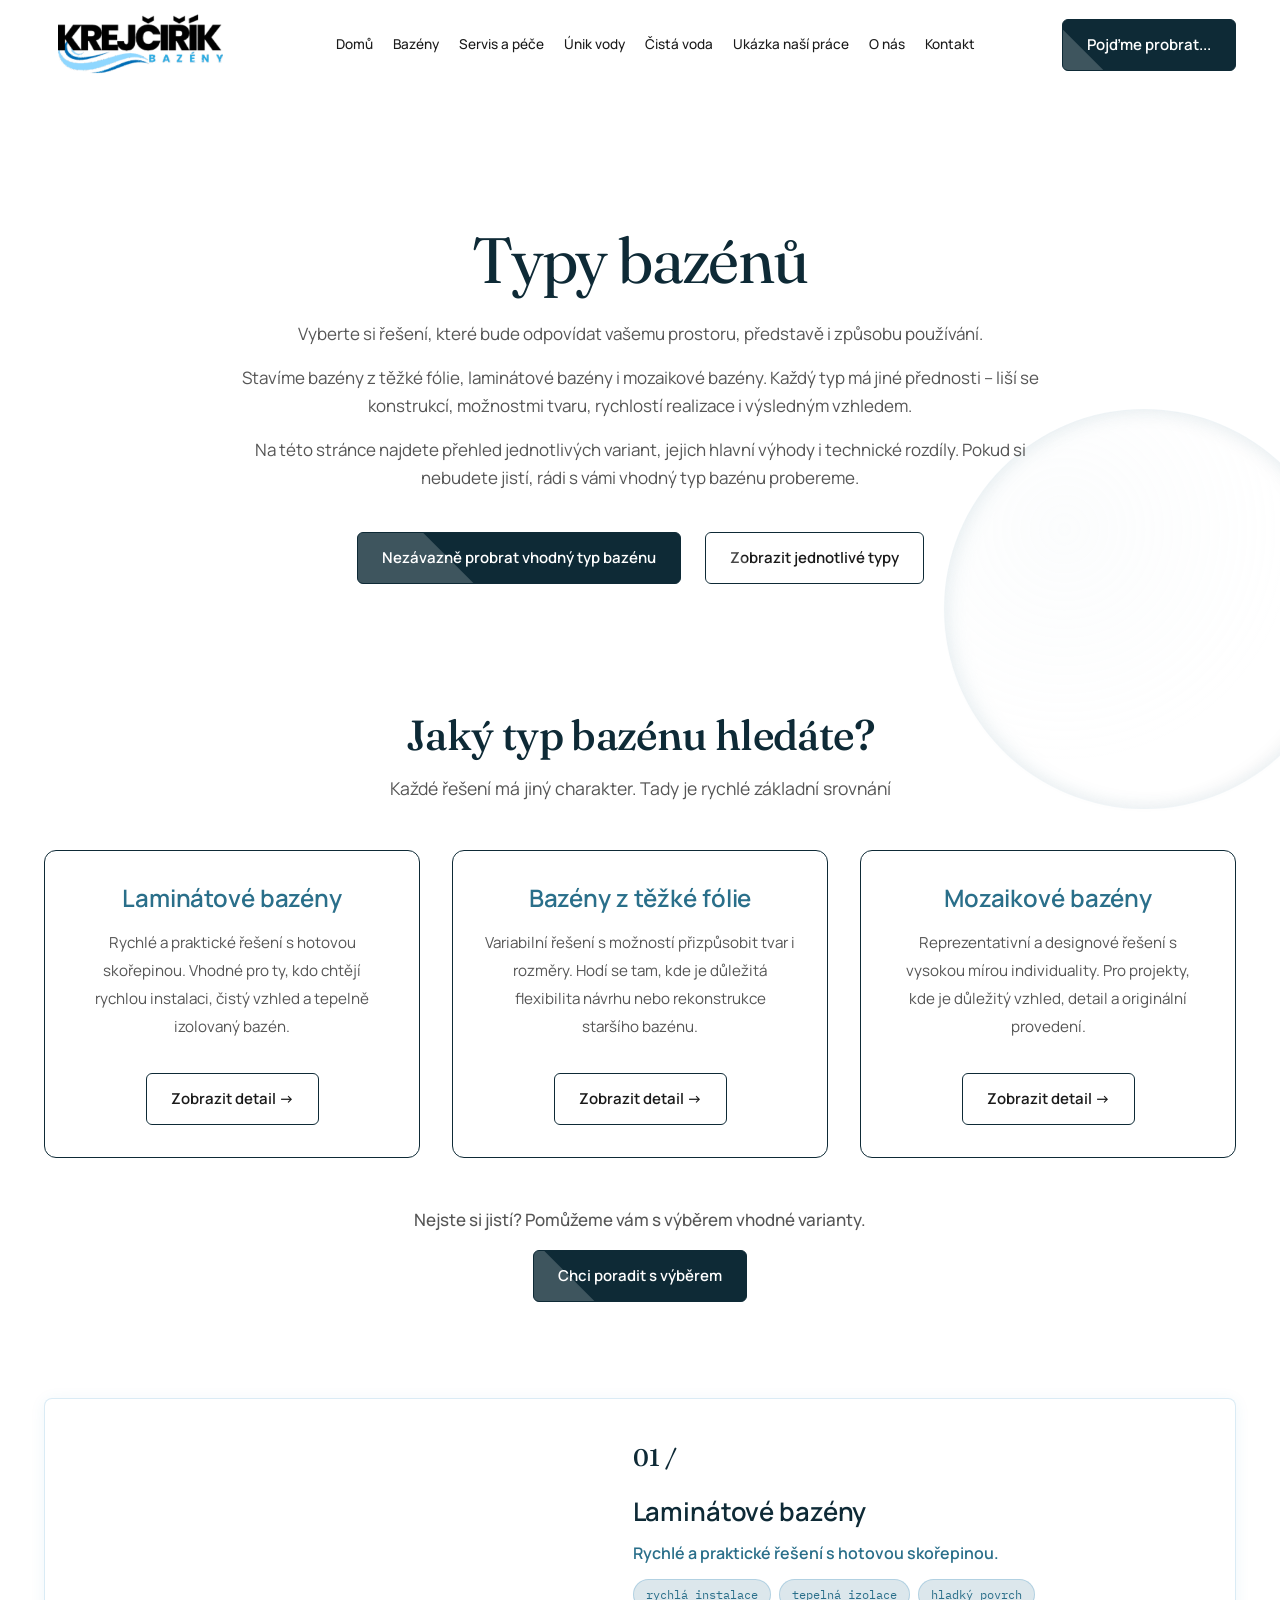
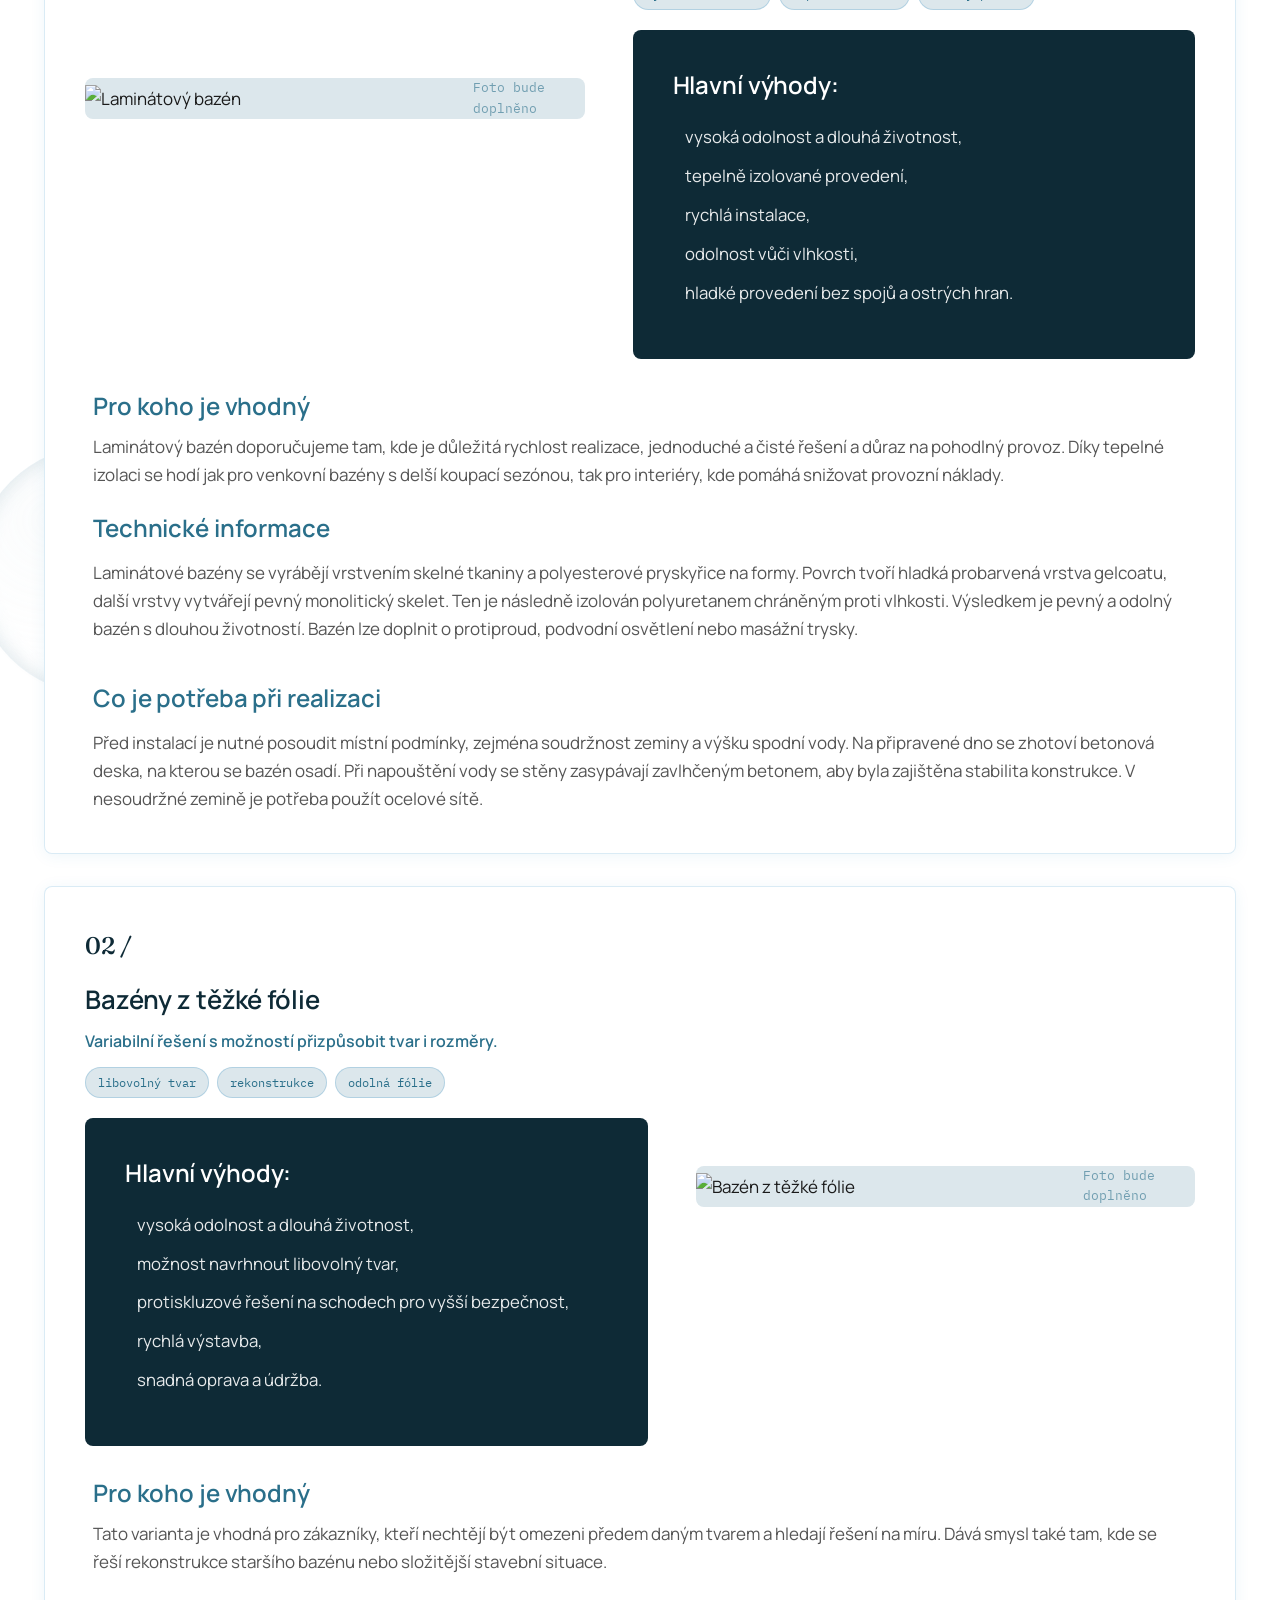
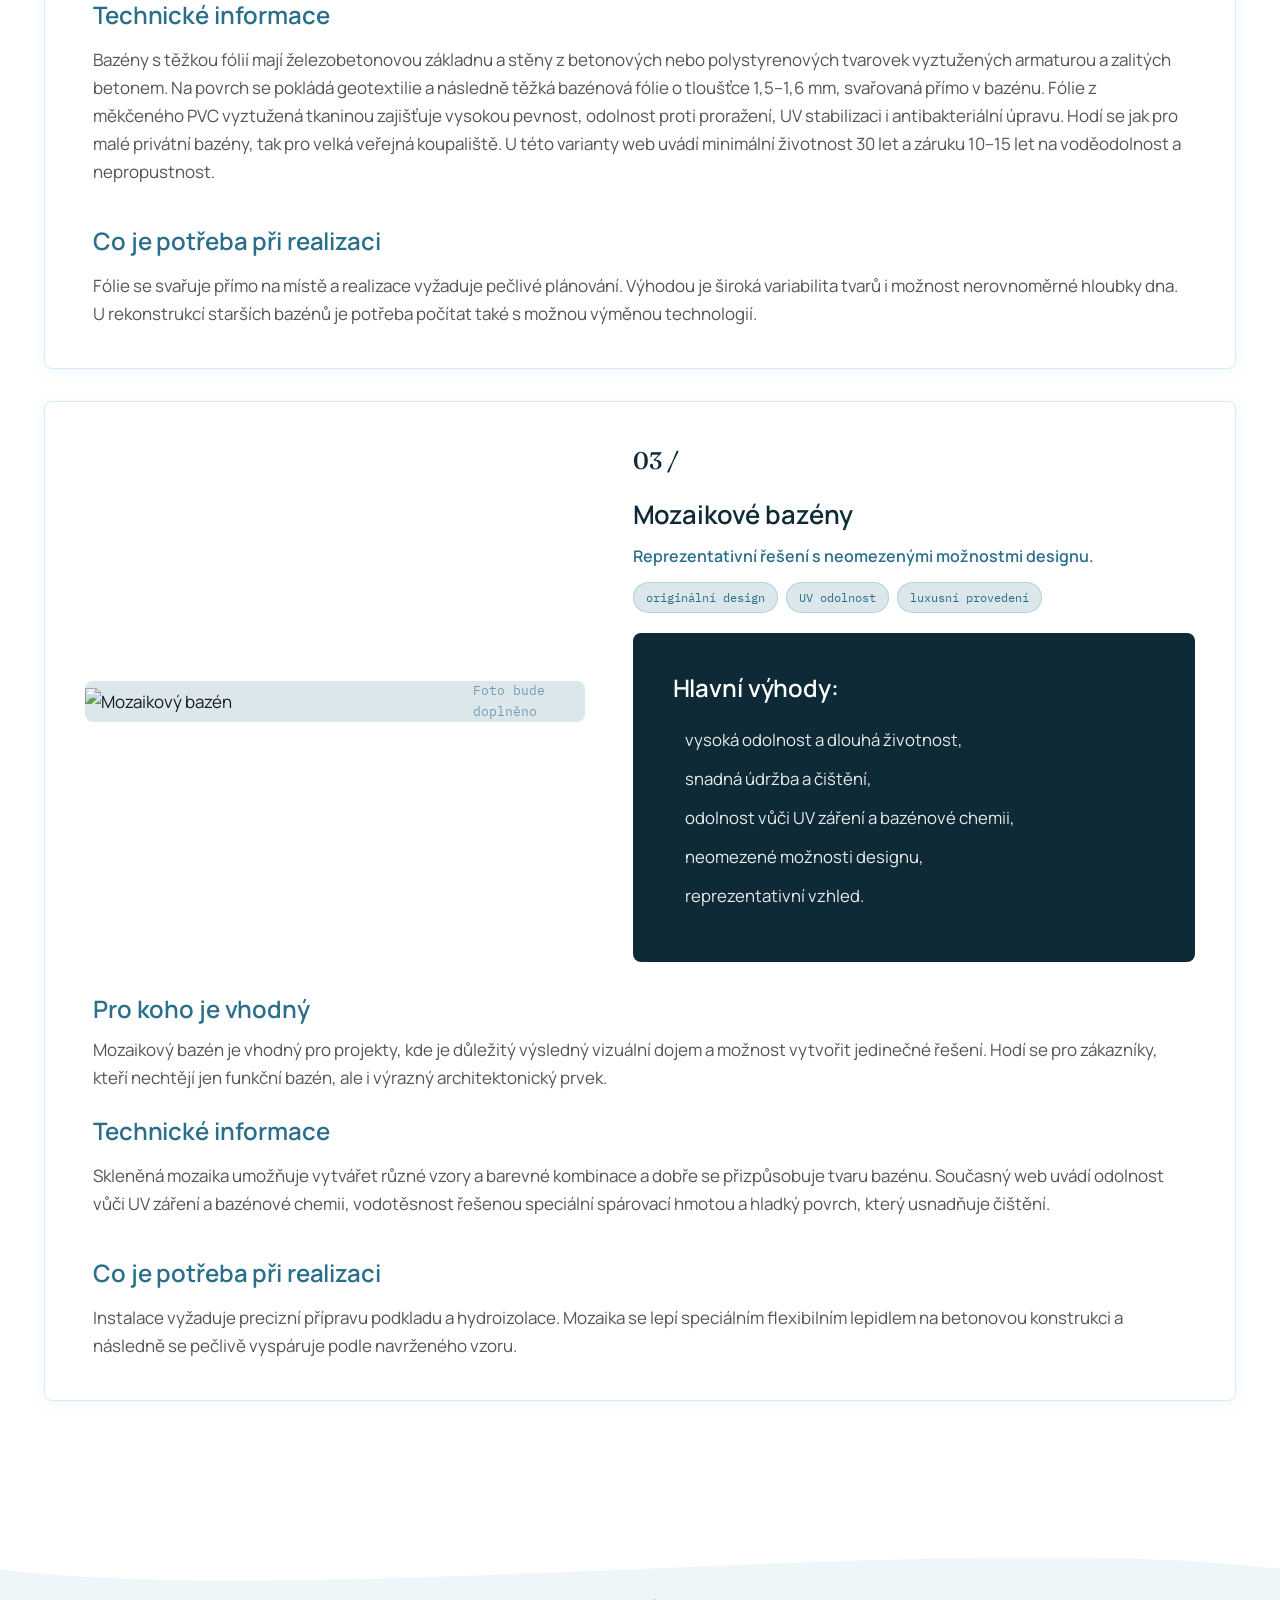
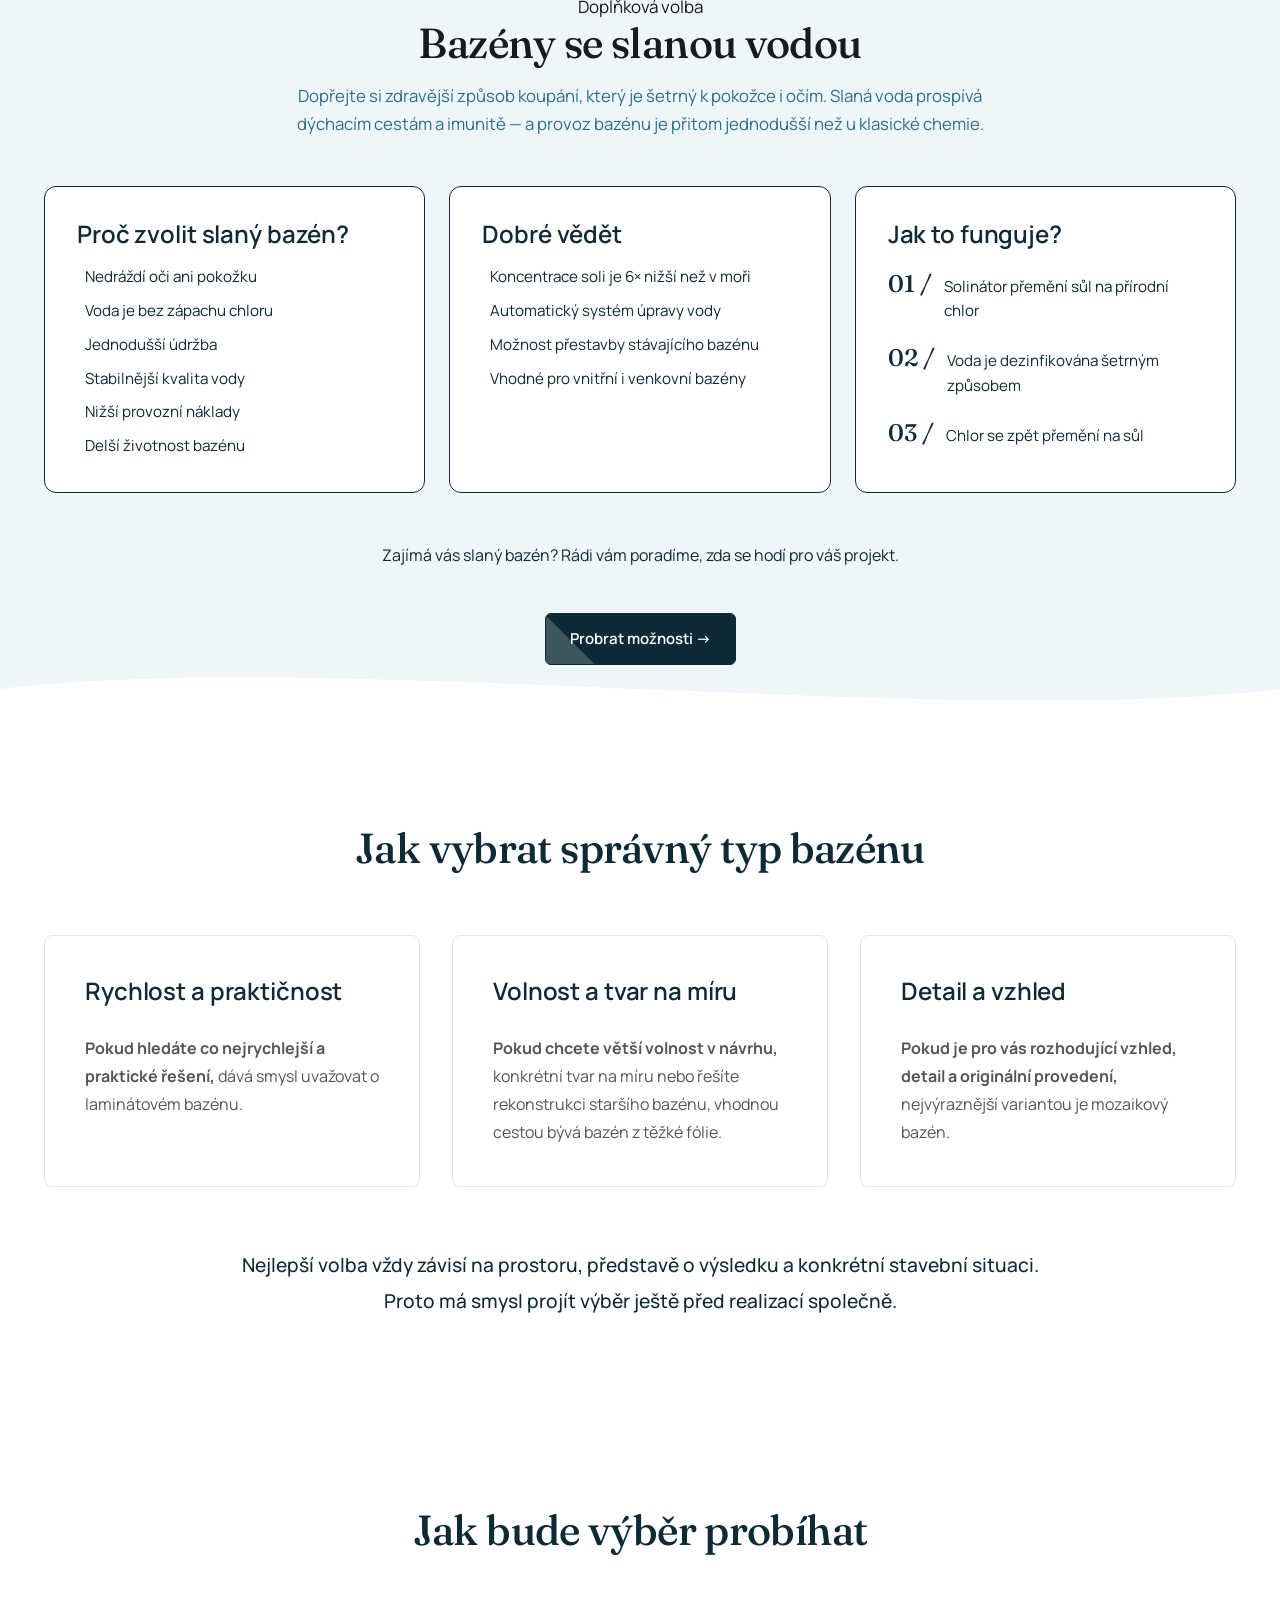
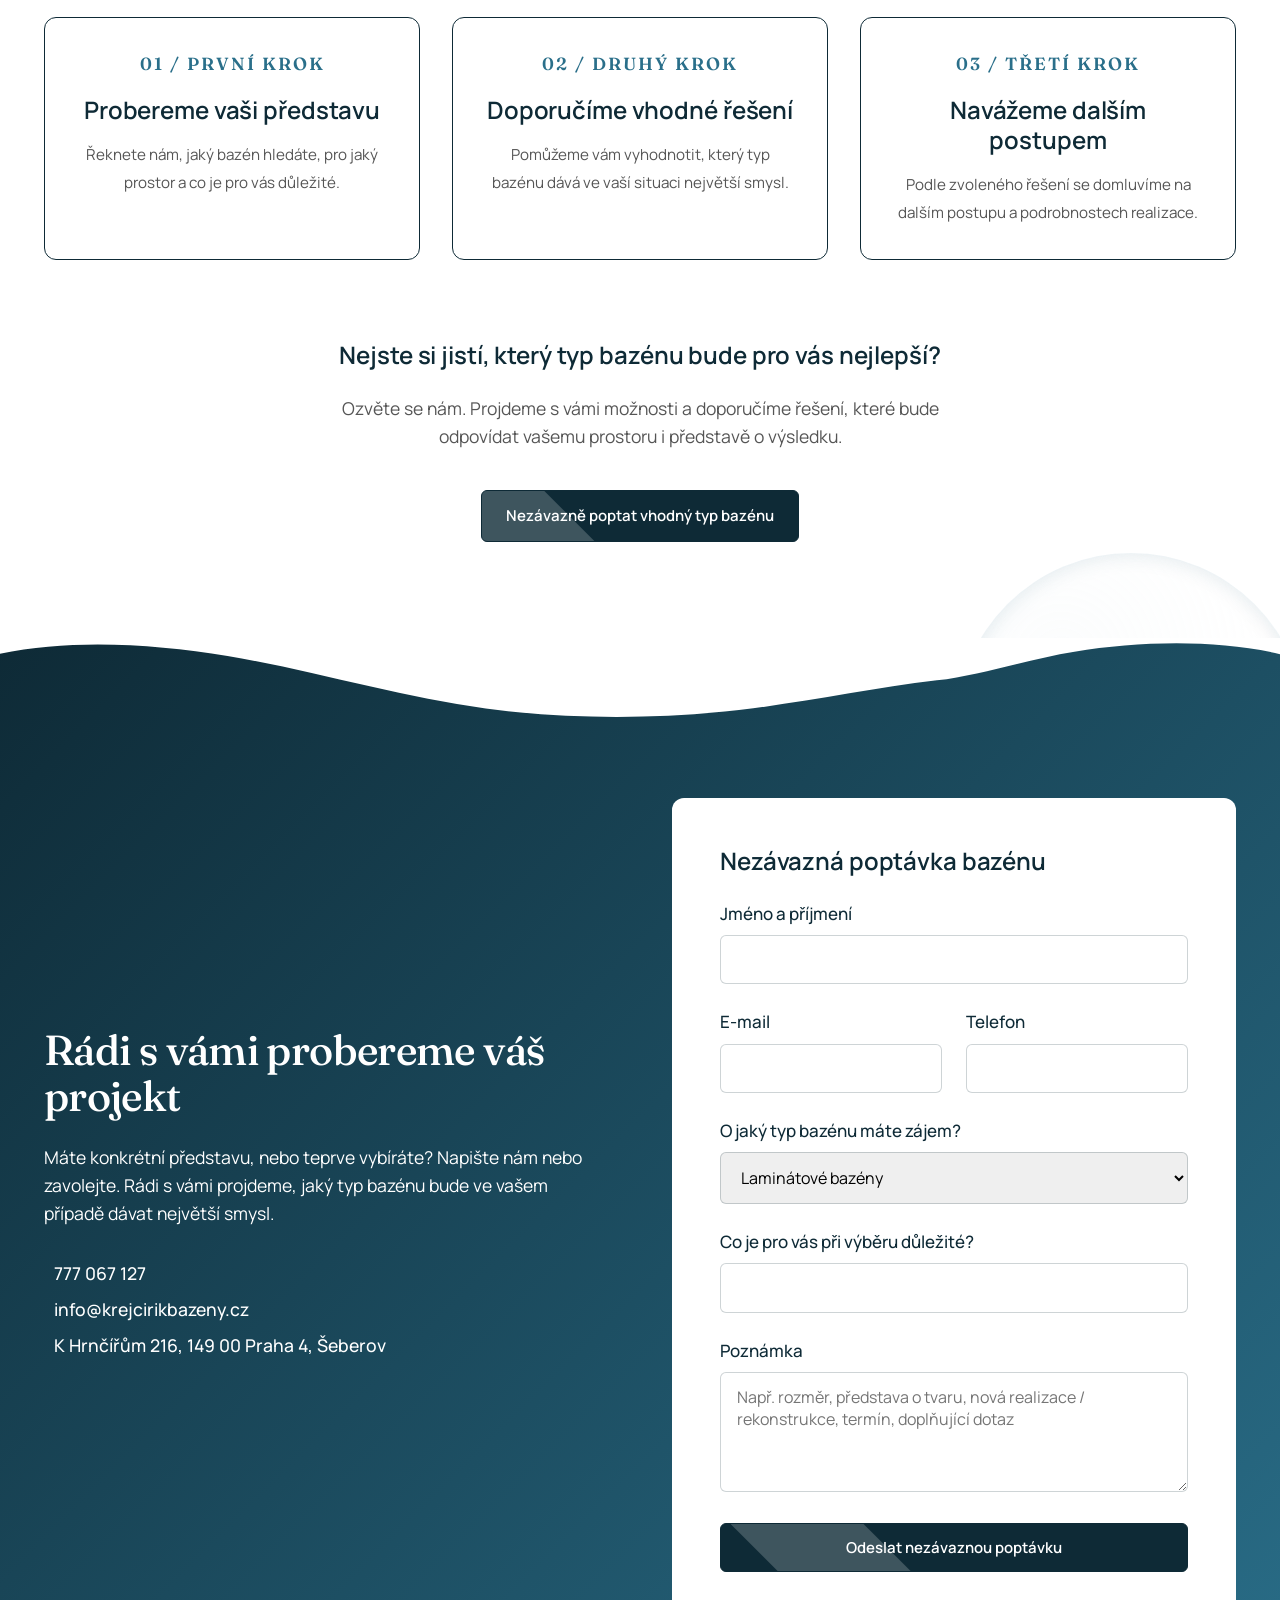
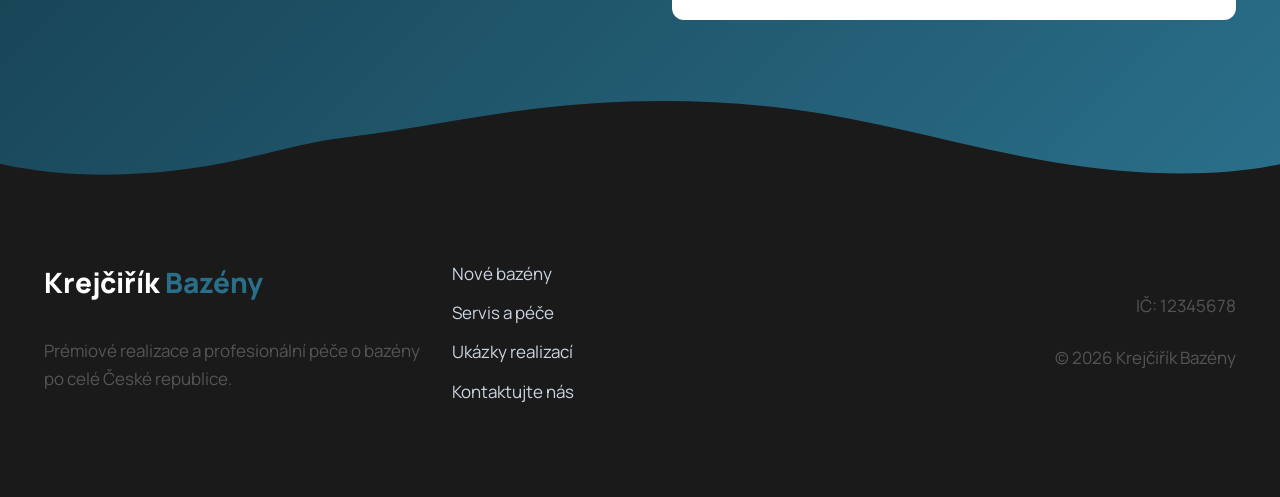
==== bazeny.html @ 6d2d867f "bazeny: drop icons from salt-pool cards, tint section bg with logo-light, keep step numbers on one l" ====
<!DOCTYPE html>
<html lang="cs">
<head>
    <meta charset="UTF-8">
    <meta name="viewport" content="width=device-width, initial-scale=1.0">
    <title>Typy bazénů | Krejčiřík Bazény</title>
    <meta name="description" content="Naše nabídka bazénů zahrnuje laminátové bazény, bazény z těžké fólie a mozaikové bazény.">
    <!-- Google Fonts -->
    <link rel="preconnect" href="https://fonts.googleapis.com">
    <link rel="preconnect" href="https://fonts.gstatic.com" crossorigin>
    <link href="https://fonts.googleapis.com/css2?family=Fraunces:ital,opsz,wght@0,9..144,400;0,9..144,500;1,9..144,400&family=IBM+Plex+Mono:wght@400;500&family=Manrope:wght@400;500;600;700&display=swap" rel="stylesheet">
    <!-- Phosphor Icons -->
    <script src="https://unpkg.com/@phosphor-icons/web"></script>
    <!-- AOS Animation Library CSS -->
    <link href="https://unpkg.com/aos@2.3.1/dist/aos.css" rel="stylesheet">
    <!-- Custom CSS -->
    <link rel="stylesheet" href="style.css">
    <style>
        .benefits-box-dark {
            background: var(--color-deep-water);
            color: white;
            border: none;
            padding: 2.5rem;
            border-radius: var(--radius-lg);
        }
        .benefits-box-dark h3 {
            color: white !important;
            margin-bottom: 1.5rem;
            font-size: 1.5rem;
        }
        .benefits-box-dark ul {
            list-style: none;
            padding: 0;
            margin: 0;
        }
        .benefits-box-dark ul li {
            display: flex;
            align-items: flex-start;
            gap: 0.75rem;
            margin-bottom: 0.75rem;
            color: rgba(255,255,255,0.9);
            font-size: 1.05rem;
        }
        .benefits-box-dark ul li i {
            color: white;
            font-size: 1.25rem;
            margin-top: 0.1rem;
            flex-shrink: 0;
        }
        
        .selection-guide-card {
            background: white;
            padding: 2.5rem;
            border-radius: var(--radius-lg);
            border: 1px solid rgba(14, 42, 54, 0.1);
            transition: var(--transition);
            display: flex;
            flex-direction: column;
            gap: 1rem;
            height: 100%;
        }
        .selection-guide-card:hover {
            transform: translateY(-5px);
            box-shadow: var(--shadow-glow);
            border-color: var(--color-pool);
        }
    </style>
</head>
<body>

    <!-- Hlavička a navigace -->
    <header class="header glassmorphism" id="header">
        <div class="container header-inner">
            <a href="index.html#domu" class="logo" style="display: flex; align-items: center;"><img src="images/logo.png" alt="Krejčiřík Bazény" style="height: 80px; width: auto; display: block;"></a>
            <nav class="nav">
                <a href="index.html#domu">Domů</a>
                <a href="index.html#sluzby" class="scroll-tab" data-target="tab-bazeny">Bazény</a>
                <a href="index.html#sluzby" class="scroll-tab" data-target="tab-servis">Servis a péče</a>
                <a href="unik-vody.html">Únik vody</a>
                <a href="index.html#cista-voda">Čistá voda</a>
                <a href="index.html#realizace">Ukázka naší práce</a>
                <a href="o-nas.html">O nás</a>
                <a href="#kontakt-cta">Kontakt</a>
            </nav>
            <a href="#kontakt-cta" class="btn btn-primary">Pojďme probrat...</a>
        </div>
    </header>

    <main class="relative" style="overflow: hidden;">
        <!-- Plovoucí statické bubliny pro pocit přelévání na celé stránce -->
        <div class="static-bubble" style="top: 5%; right: -5%; width: 400px; height: 400px; z-index: -1; opacity: 0.5;"></div>
        <div class="static-bubble" style="top: 25%; left: -2%; width: 250px; height: 250px; z-index: -1; opacity: 0.6;"></div>
        <div class="static-bubble" style="top: 45%; right: 5%; width: 300px; height: 300px; z-index: -1; opacity: 0.4;"></div>
        <div class="static-bubble" style="top: 70%; left: 10%; width: 200px; height: 200px; z-index: -1; opacity: 0.5;"></div>
        <div class="static-bubble" style="top: 85%; right: -2%; width: 350px; height: 350px; z-index: -1; opacity: 0.5;"></div>

        <!-- Hero sekce podstránky -->
        <section class="hero relative" style="padding: 14rem 0 8rem; background: transparent;">
            <div class="container" data-aos="fade-up">
                <h1 style="text-align: center; color: var(--color-deep-water); font-size: 4rem;">Typy bazénů</h1>
                <div style="text-align: center; max-width: 800px; margin: 0 auto; font-size: 1.25rem;">
                    <p style="margin: 0 auto 1rem; max-width: 800px;">Vyberte si řešení, které bude odpovídat vašemu prostoru, představě i způsobu používání.</p>
                    <p style="margin: 0 auto 1rem; max-width: 800px;">Stavíme bazény z těžké fólie, laminátové bazény i mozaikové bazény. Každý typ má jiné přednosti – liší se konstrukcí, možnostmi tvaru, rychlostí realizace i výsledným vzhledem.</p>
                    <p style="margin: 0 auto 2.5rem; max-width: 800px;">Na této stránce najdete přehled jednotlivých variant, jejich hlavní výhody i technické rozdíly. Pokud si nebudete jistí, rádi s vámi vhodný typ bazénu probereme.</p>
                </div>
                <div class="hero-actions" style="justify-content: center; gap: 1.5rem;">
                    <a href="#kontakt-cta" class="btn btn-primary">Nezávazně probrat vhodný typ bazénu</a>
                    <a href="#prehled" class="btn btn-outline">Zobrazit jednotlivé typy</a>
                </div>
            </div>
        </section>

        <!-- Jaký typ bazénu hledáte? -->
        <section class="relative" style="padding-bottom: 6rem; padding-top: 0;">
            <div class="container" data-aos="fade-up">
                <h2 style="color: var(--color-deep-water); text-align: center; margin-bottom: 1rem;">Jaký typ bazénu hledáte?</h2>
                <p style="text-align: center; margin: 0 auto 3rem; max-width: 800px; font-size: 1.1rem;">Každé řešení má jiný charakter. Tady je rychlé základní srovnání</p>
                <div class="grid-3">
                    <div class="glass-card" style="text-align: center; display: flex; flex-direction: column;">
                        <h3 style="color: var(--color-pool); margin-bottom: 1rem;">Laminátové bazény</h3>
                        <p style="font-size: 0.95rem; margin: 0 auto 2rem; flex-grow: 1;">Rychlé a praktické řešení s hotovou skořepinou. Vhodné pro ty, kdo chtějí rychlou instalaci, čistý vzhled a tepelně izolovaný bazén.</p>
                        <a href="#detail-laminat" class="btn btn-outline" style="align-self: center;">Zobrazit detail →</a>
                    </div>
                    <div class="glass-card" style="text-align: center; display: flex; flex-direction: column;">
                        <h3 style="color: var(--color-pool); margin-bottom: 1rem;">Bazény z těžké fólie</h3>
                        <p style="font-size: 0.95rem; margin: 0 auto 2rem; flex-grow: 1;">Variabilní řešení s možností přizpůsobit tvar i rozměry. Hodí se tam, kde je důležitá flexibilita návrhu nebo rekonstrukce staršího bazénu.</p>
                        <a href="#detail-folie" class="btn btn-outline" style="align-self: center;">Zobrazit detail →</a>
                    </div>
                    <div class="glass-card" style="text-align: center; display: flex; flex-direction: column;">
                        <h3 style="color: var(--color-pool); margin-bottom: 1rem;">Mozaikové bazény</h3>
                        <p style="font-size: 0.95rem; margin: 0 auto 2rem; flex-grow: 1;">Reprezentativní a designové řešení s vysokou mírou individuality. Pro projekty, kde je důležitý vzhled, detail a originální provedení.</p>
                        <a href="#detail-mozaika" class="btn btn-outline" style="align-self: center;">Zobrazit detail →</a>
                    </div>
                </div>
                <div style="text-align: center; margin-top: 3rem;">
                    <p style="margin: 0 auto 1rem; max-width: 600px; font-weight: 500;">Nejste si jistí? Pomůžeme vám s výběrem vhodné varianty.</p>
                    <a href="#kontakt-cta" class="btn btn-primary">Chci poradit s výběrem</a>
                </div>
            </div>
        </section>

        <!-- Sekce s bazény (Alternující bloky) -->
        <section id="pool-details" class="pool-alternating-section relative" style="padding-bottom: 8rem; padding-top: 0;">
            <span id="prehled" style="position: absolute; top: -100px;"></span>
            <div class="container">

                <div class="pool-alt-block" id="detail-laminat">
                    <div class="pool-alt-top">
                        <div class="pool-alt-photo">
                            <img src="images/laminatovy-bazen.png" alt="Laminátový bazén" onerror="this.parentElement.classList.add('pool-alt-photo--placeholder')">
                        </div>
                        <div class="pool-alt-content">
                            <span class="card-number-heading">01 /</span>
                            <h3>Laminátové bazény</h3>
                            <p class="pool-alt-claim">Rychlé a praktické řešení s hotovou skořepinou.</p>
                            <div class="pool-alt-tags">
                                <span class="pool-alt-tag">rychlá instalace</span>
                                <span class="pool-alt-tag">tepelná izolace</span>
                                <span class="pool-alt-tag">hladký povrch</span>
                            </div>
                            <div class="benefits-box-dark">
                                <h3>Hlavní výhody:</h3>
                                <ul>
                                    <li class="pool-advantages-item"><i class="ph-fill ph-check-circle"></i> vysoká odolnost a dlouhá životnost,</li>
                                    <li class="pool-advantages-item"><i class="ph-fill ph-check-circle"></i> tepelně izolované provedení,</li>
                                    <li class="pool-advantages-item"><i class="ph-fill ph-check-circle"></i> rychlá instalace,</li>
                                    <li class="pool-advantages-item"><i class="ph-fill ph-check-circle"></i> odolnost vůči vlhkosti,</li>
                                    <li class="pool-advantages-item"><i class="ph-fill ph-check-circle"></i> hladké provedení bez spojů a ostrých hran.</li>
                                </ul>
                            </div>
                        </div>
                    </div>
                    <div class="pool-alt-bottom">
                        <h3 style="color: var(--color-pool); margin-top: 2rem;">Pro koho je vhodný</h3>
                        <p style="max-width: none;">Laminátový bazén doporučujeme tam, kde je důležitá rychlost realizace, jednoduché a čisté řešení a důraz na pohodlný provoz. Díky tepelné izolaci se hodí jak pro venkovní bazény s delší koupací sezónou, tak pro interiéry, kde pomáhá snižovat provozní náklady.</p>
                        <h3 style="color: var(--color-pool); margin-bottom: 1rem;">Technické informace</h3>
                        <p style="margin-bottom: 2.5rem; max-width: none;">Laminátové bazény se vyrábějí vrstvením skelné tkaniny a polyesterové pryskyřice na formy. Povrch tvoří hladká probarvená vrstva gelcoatu, další vrstvy vytvářejí pevný monolitický skelet. Ten je následně izolován polyuretanem chráněným proti vlhkosti. Výsledkem je pevný a odolný bazén s dlouhou životností. Bazén lze doplnit o protiproud, podvodní osvětlení nebo masážní trysky.</p>
                        <h3 style="color: var(--color-pool); margin-bottom: 1rem;">Co je potřeba při realizaci</h3>
                        <p style="margin-bottom: 0; max-width: none;">Před instalací je nutné posoudit místní podmínky, zejména soudržnost zeminy a výšku spodní vody. Na připravené dno se zhotoví betonová deska, na kterou se bazén osadí. Při napouštění vody se stěny zasypávají zavlhčeným betonem, aby byla zajištěna stabilita konstrukce. V nesoudržné zemině je potřeba použít ocelové sítě.</p>
                    </div>
                </div>

                <div class="pool-alt-block pool-alt-block--reverse" id="detail-folie">
                    <div class="pool-alt-top">
                        <div class="pool-alt-photo">
                            <img src="images/bazen-s-tezkou-folii.png" alt="Bazén z těžké fólie" onerror="this.parentElement.classList.add('pool-alt-photo--placeholder')">
                        </div>
                        <div class="pool-alt-content">
                            <span class="card-number-heading">02 /</span>
                            <h3>Bazény z těžké fólie</h3>
                            <p class="pool-alt-claim">Variabilní řešení s možností přizpůsobit tvar i rozměry.</p>
                            <div class="pool-alt-tags">
                                <span class="pool-alt-tag">libovolný tvar</span>
                                <span class="pool-alt-tag">rekonstrukce</span>
                                <span class="pool-alt-tag">odolná fólie</span>
                            </div>
                            <div class="benefits-box-dark">
                                <h3>Hlavní výhody:</h3>
                                <ul>
                                    <li class="pool-advantages-item"><i class="ph-fill ph-check-circle"></i> vysoká odolnost a dlouhá životnost,</li>
                                    <li class="pool-advantages-item"><i class="ph-fill ph-check-circle"></i> možnost navrhnout libovolný tvar,</li>
                                    <li class="pool-advantages-item"><i class="ph-fill ph-check-circle"></i> protiskluzové řešení na schodech pro vyšší bezpečnost,</li>
                                    <li class="pool-advantages-item"><i class="ph-fill ph-check-circle"></i> rychlá výstavba,</li>
                                    <li class="pool-advantages-item"><i class="ph-fill ph-check-circle"></i> snadná oprava a údržba.</li>
                                </ul>
                            </div>
                        </div>
                    </div>
                    <div class="pool-alt-bottom">
                        <h3 style="color: var(--color-pool); margin-top: 2rem;">Pro koho je vhodný</h3>
                        <p style="max-width: none;">Tato varianta je vhodná pro zákazníky, kteří nechtějí být omezeni předem daným tvarem a hledají řešení na míru. Dává smysl také tam, kde se řeší rekonstrukce staršího bazénu nebo složitější stavební situace.</p>
                        <h3 style="color: var(--color-pool); margin-bottom: 1rem;">Technické informace</h3>
                        <p style="margin-bottom: 2.5rem; max-width: none;">Bazény s těžkou fólií mají železobetonovou základnu a stěny z betonových nebo polystyrenových tvarovek vyztužených armaturou a zalitých betonem. Na povrch se pokládá geotextilie a následně těžká bazénová fólie o tloušťce 1,5–1,6 mm, svařovaná přímo v bazénu. Fólie z měkčeného PVC vyztužená tkaninou zajišťuje vysokou pevnost, odolnost proti proražení, UV stabilizaci i antibakteriální úpravu. Hodí se jak pro malé privátní bazény, tak pro velká veřejná koupaliště. U této varianty web uvádí minimální životnost 30 let a záruku 10–15 let na voděodolnost a nepropustnost.</p>
                        <h3 style="color: var(--color-pool); margin-bottom: 1rem;">Co je potřeba při realizaci</h3>
                        <p style="margin-bottom: 0; max-width: none;">Fólie se svařuje přímo na místě a realizace vyžaduje pečlivé plánování. Výhodou je široká variabilita tvarů i možnost nerovnoměrné hloubky dna. U rekonstrukcí starších bazénů je potřeba počítat také s možnou výměnou technologií.</p>
                    </div>
                </div>

                <div class="pool-alt-block" id="detail-mozaika">
                    <div class="pool-alt-top">
                        <div class="pool-alt-photo">
                            <img src="images/mozaikovy-bazen.png" alt="Mozaikový bazén" onerror="this.parentElement.classList.add('pool-alt-photo--placeholder')">
                        </div>
                        <div class="pool-alt-content">
                            <span class="card-number-heading">03 /</span>
                            <h3>Mozaikové bazény</h3>
                            <p class="pool-alt-claim">Reprezentativní řešení s neomezenými možnostmi designu.</p>
                            <div class="pool-alt-tags">
                                <span class="pool-alt-tag">originální design</span>
                                <span class="pool-alt-tag">UV odolnost</span>
                                <span class="pool-alt-tag">luxusní provedení</span>
                            </div>
                            <div class="benefits-box-dark">
                                <h3>Hlavní výhody:</h3>
                                <ul>
                                    <li class="pool-advantages-item"><i class="ph-fill ph-check-circle"></i> vysoká odolnost a dlouhá životnost,</li>
                                    <li class="pool-advantages-item"><i class="ph-fill ph-check-circle"></i> snadná údržba a čištění,</li>
                                    <li class="pool-advantages-item"><i class="ph-fill ph-check-circle"></i> odolnost vůči UV záření a bazénové chemii,</li>
                                    <li class="pool-advantages-item"><i class="ph-fill ph-check-circle"></i> neomezené možnosti designu,</li>
                                    <li class="pool-advantages-item"><i class="ph-fill ph-check-circle"></i> reprezentativní vzhled.</li>
                                </ul>
                            </div>
                        </div>
                    </div>
                    <div class="pool-alt-bottom">
                        <h3 style="color: var(--color-pool); margin-top: 2rem;">Pro koho je vhodný</h3>
                        <p style="max-width: none;">Mozaikový bazén je vhodný pro projekty, kde je důležitý výsledný vizuální dojem a možnost vytvořit jedinečné řešení. Hodí se pro zákazníky, kteří nechtějí jen funkční bazén, ale i výrazný architektonický prvek.</p>
                        <h3 style="color: var(--color-pool); margin-bottom: 1rem;">Technické informace</h3>
                        <p style="margin-bottom: 2.5rem; max-width: none;">Skleněná mozaika umožňuje vytvářet různé vzory a barevné kombinace a dobře se přizpůsobuje tvaru bazénu. Současný web uvádí odolnost vůči UV záření a bazénové chemii, vodotěsnost řešenou speciální spárovací hmotou a hladký povrch, který usnadňuje čištění.</p>
                        <h3 style="color: var(--color-pool); margin-bottom: 1rem;">Co je potřeba při realizaci</h3>
                        <p style="margin-bottom: 0; max-width: none;">Instalace vyžaduje precizní přípravu podkladu a hydroizolace. Mozaika se lepí speciálním flexibilním lepidlem na betonovou konstrukci a následně se pečlivě vyspáruje podle navrženého vzoru.</p>
                    </div>
                </div>

            </div>
        </section>

        <!-- Bazény se slanou vodou (doplňková volba / technologie) -->
        <section class="salt-pool-section relative" id="slana-voda">
            <div class="wave-divider wave-top">
                <svg xmlns="http://www.w3.org/2000/svg" viewBox="0 0 1200 80" preserveAspectRatio="none">
                    <path d="M0,40 C300,80 900,0 1200,40 L1200,80 L0,80 Z" fill="white"/>
                </svg>
            </div>
            <div class="container" data-aos="fade-up">

                <div class="salt-pool-header">
                    <span class="label-tag"><i class="ph-fill ph-waves"></i> Doplňková volba</span>
                    <h2>Bazény se slanou vodou</h2>
                    <p class="salt-pool-intro">Dopřejte si zdravější způsob koupání, který je šetrný k pokožce i očím. Slaná voda prospívá dýchacím cestám a imunitě — a provoz bazénu je přitom jednodušší než u klasické chemie.</p>
                </div>

                <div class="salt-pool-grid">

                    <div class="glass-card salt-pool-card">
                        <h3>Proč zvolit slaný bazén?</h3>
                        <ul class="salt-pool-list">
                            <li><i class="ph-fill ph-check-circle"></i> Nedráždí oči ani pokožku</li>
                            <li><i class="ph-fill ph-check-circle"></i> Voda je bez zápachu chloru</li>
                            <li><i class="ph-fill ph-check-circle"></i> Jednodušší údržba</li>
                            <li><i class="ph-fill ph-check-circle"></i> Stabilnější kvalita vody</li>
                            <li><i class="ph-fill ph-check-circle"></i> Nižší provozní náklady</li>
                            <li><i class="ph-fill ph-check-circle"></i> Delší životnost bazénu</li>
                        </ul>
                    </div>

                    <div class="glass-card salt-pool-card">
                        <h3>Dobré vědět</h3>
                        <ul class="salt-pool-list">
                            <li><i class="ph-fill ph-check-circle"></i> Koncentrace soli je 6× nižší než v moři</li>
                            <li><i class="ph-fill ph-check-circle"></i> Automatický systém úpravy vody</li>
                            <li><i class="ph-fill ph-check-circle"></i> Možnost přestavby stávajícího bazénu</li>
                            <li><i class="ph-fill ph-check-circle"></i> Vhodné pro vnitřní i venkovní bazény</li>
                        </ul>
                    </div>

                    <div class="glass-card salt-pool-card">
                        <h3>Jak to funguje?</h3>
                        <ol class="salt-pool-steps">
                            <li>
                                <span class="card-number-heading">01 /</span>
                                <span>Solinátor přemění sůl na přírodní chlor</span>
                            </li>
                            <li>
                                <span class="card-number-heading">02 /</span>
                                <span>Voda je dezinfikována šetrným způsobem</span>
                            </li>
                            <li>
                                <span class="card-number-heading">03 /</span>
                                <span>Chlor se zpět přemění na sůl</span>
                            </li>
                        </ol>
                    </div>

                </div>

                <div class="salt-pool-cta">
                    <p>Zajímá vás slaný bazén? Rádi vám poradíme, zda se hodí pro váš projekt.</p>
                    <a href="index.html#kontakt" class="btn btn-primary">Probrat možnosti →</a>
                </div>

            </div>
            <div class="wave-divider wave-bottom">
                <svg xmlns="http://www.w3.org/2000/svg" viewBox="0 0 1200 80" preserveAspectRatio="none">
                    <path d="M0,40 C300,0 900,80 1200,40 L1200,80 L0,80 Z" fill="white"/>
                </svg>
            </div>
        </section>

        <!-- Jak vybrat správný typ bazénu -->
        <section class="relative" style="padding: 6rem 0; background: white;">
            <div class="container" data-aos="fade-up">
                <h2 style="color: var(--color-deep-water); text-align: center; margin-bottom: 4rem;">Jak vybrat správný typ bazénu</h2>
                <div class="grid-3" style="margin-bottom: 4rem;">
                    <div class="selection-guide-card">
                        <h3 style="color: var(--color-deep-water);">Rychlost a praktičnost</h3>
                        <p style="font-size: 1rem; color: var(--text-muted); margin-bottom: 0; max-width: none;"><strong>Pokud hledáte co nejrychlejší a praktické řešení,</strong> dává smysl uvažovat o laminátovém bazénu.</p>
                    </div>
                    <div class="selection-guide-card">
                        <h3 style="color: var(--color-deep-water);">Volnost a tvar na míru</h3>
                        <p style="font-size: 1rem; color: var(--text-muted); margin-bottom: 0; max-width: none;"><strong>Pokud chcete větší volnost v návrhu,</strong> konkrétní tvar na míru nebo řešíte rekonstrukci staršího bazénu, vhodnou cestou bývá bazén z těžké fólie.</p>
                    </div>
                    <div class="selection-guide-card">
                        <h3 style="color: var(--color-deep-water);">Detail a vzhled</h3>
                        <p style="font-size: 1rem; color: var(--text-muted); margin-bottom: 0; max-width: none;"><strong>Pokud je pro vás rozhodující vzhled, detail a originální provedení,</strong> nejvýraznější variantou je mozaikový bazén.</p>
                    </div>
                </div>
                
                <div style="text-align: center; max-width: 800px; margin: 0 auto;">
                    <p style="font-size: 1.2rem; font-weight: 500; color: var(--color-deep-water); margin: 0 auto 0.5rem; max-width: none;">Nejlepší volba vždy závisí na prostoru, představě o výsledku a konkrétní stavební situaci.</p>
                    <p style="font-size: 1.2rem; font-weight: 500; color: var(--color-deep-water); margin: 0 auto; max-width: none;">Proto má smysl projít výběr ještě před realizací společně.</p>
                </div>
            </div>
        </section>

        <!-- Jak bude výběr probíhat -->
        <section class="relative" style="padding: 6rem 0;">
            <div class="container" data-aos="fade-up">
                <h2 style="color: var(--color-deep-water); text-align: center; margin-bottom: 4rem;">Jak bude výběr probíhat</h2>
                <div class="grid-3">
                    <div class="glass-card" style="text-align: center;">
                        <div class="card-number-heading" style="color: var(--primary); font-size: 1.1rem; letter-spacing: 2px; font-weight: 600; text-transform: uppercase; margin-bottom: 1rem;">01 / První krok</div>
                        <h3 style="color: var(--color-deep-water); margin-bottom: 1rem;">Probereme vaši představu</h3>
                        <p style="font-size: 0.95rem; margin: 0 auto; max-width: none;">Řeknete nám, jaký bazén hledáte, pro jaký prostor a co je pro vás důležité.</p>
                    </div>
                    <div class="glass-card" style="text-align: center;">
                        <div class="card-number-heading" style="color: var(--primary); font-size: 1.1rem; letter-spacing: 2px; font-weight: 600; text-transform: uppercase; margin-bottom: 1rem;">02 / Druhý krok</div>
                        <h3 style="color: var(--color-deep-water); margin-bottom: 1rem;">Doporučíme vhodné řešení</h3>
                        <p style="font-size: 0.95rem; margin: 0 auto; max-width: none;">Pomůžeme vám vyhodnotit, který typ bazénu dává ve vaší situaci největší smysl.</p>
                    </div>
                    <div class="glass-card" style="text-align: center;">
                        <div class="card-number-heading" style="color: var(--primary); font-size: 1.1rem; letter-spacing: 2px; font-weight: 600; text-transform: uppercase; margin-bottom: 1rem;">03 / Třetí krok</div>
                        <h3 style="color: var(--color-deep-water); margin-bottom: 1rem;">Navážeme dalším postupem</h3>
                        <p style="font-size: 0.95rem; margin: 0 auto; max-width: none;">Podle zvoleného řešení se domluvíme na dalším postupu a podrobnostech realizace.</p>
                    </div>
                </div>
                <div style="text-align: center; margin-top: 5rem;">
                    <h3 style="color: var(--color-deep-water); margin-bottom: 1.5rem;">Nejste si jistí, který typ bazénu bude pro vás nejlepší?</h3>
                    <p style="max-width: 600px; margin: 0 auto 2.5rem; font-size: 1.1rem;">Ozvěte se nám. Projdeme s vámi možnosti a doporučíme řešení, které bude odpovídat vašemu prostoru i představě o výsledku.</p>
                    <a href="#kontakt-cta" class="btn btn-primary">Nezávazně poptat vhodný typ bazénu</a>
                </div>
            </div>
        </section>

        <!-- Kontaktní formulář stejný jako na hlavní stránce -->
        <section class="cta-section relative" id="kontakt-cta">
            <div class="wave-divider wave-top">
                <svg data-name="Layer 1" xmlns="http://www.w3.org/2000/svg" viewBox="0 0 1200 120" preserveAspectRatio="none">
                    <path d="M321.39,56.44c58-10.79,114.16-30.13,172-41.86,82.39-16.72,168.19-17.73,250.45-.39C823.78,31,906.67,72,985.66,92.83c70.05,18.48,146.53,26.09,214.34,3V120H0V95.8C59.71,118.08,130.83,115.54,192.5,99.5,236.4,88.16,280.45,64.04,321.39,56.44Z" class="shape-fill"></path>
                </svg>
            </div>
            
            <div class="container relative z-10" data-aos="zoom-in" style="padding-top: 2rem; padding-bottom: 2rem;">
                <div class="grid-2 align-center">
                    <div class="contact-details text-left">
                        <h2 style="color: white; margin-bottom: 1.5rem;">Rádi s vámi probereme váš projekt</h2>
                        <p style="color: white; font-size: 1.1rem; margin-bottom: 2rem; max-width: none;">Máte konkrétní představu, nebo teprve vybíráte? Napište nám nebo zavolejte. Rádi s vámi projdeme, jaký typ bazénu bude ve vašem případě dávat největší smysl.</p>
                        <div style="margin-bottom: 2rem;">
                            <p style="color: white; margin-bottom: 0.5rem; font-weight: 500; font-size: 1.1rem;"><i class="ph ph-phone" style="color: var(--color-fog); margin-right: 10px;"></i> 777 067 127</p>
                            <p style="color: white; margin-bottom: 0.5rem; font-weight: 500; font-size: 1.1rem;"><i class="ph ph-envelope" style="color: var(--color-fog); margin-right: 10px;"></i> info@krejcirikbazeny.cz</p>
                            <p style="color: white; margin-bottom: 0.5rem; font-weight: 500; font-size: 1.1rem;"><i class="ph ph-map-pin" style="color: var(--color-fog); margin-right: 10px;"></i> K Hrnčířům 216, 149 00 Praha 4, Šeberov</p>
                        </div>
                    </div>
                    <div class="contact-form">
                        <h3 style="margin-bottom: 1.5rem; color: var(--color-deep-water);">Nezávazná poptávka bazénu</h3>
                        <form id="poolContactForm2" onsubmit="event.preventDefault(); document.getElementById('poolContactForm2').style.display='none'; document.getElementById('formSuccessMessage2').classList.add('success');">
                            <div class="form-group">
                                <label for="name2">Jméno a příjmení</label>
                                <input type="text" id="name2" class="form-control" required>
                            </div>
                            <div class="grid-2" style="gap: 1.5rem;">
                                <div class="form-group">
                                    <label for="email2">E-mail</label>
                                    <input type="email" id="email2" class="form-control" required>
                                </div>
                                <div class="form-group">
                                    <label for="phone2">Telefon</label>
                                    <input type="tel" id="phone2" class="form-control">
                                </div>
                            </div>
                            <div class="form-group">
                                <label for="pool_type2">O jaký typ bazénu máte zájem?</label>
                                <select id="pool_type2" class="form-control">
                                    <option value="Laminátový">Laminátové bazény</option>
                                    <option value="Těžká fólie">Bazény z těžké fólie</option>
                                    <option value="Mozaikový">Mozaikové bazény</option>
                                    <option value="Nevím">Zatím vybírám / Nevím</option>
                                </select>
                            </div>
                            <div class="form-group">
                                <label for="priority2">Co je pro vás při výběru důležité?</label>
                                <input type="text" id="priority2" class="form-control">
                            </div>
                            <div class="form-group">
                                <label for="note2">Poznámka</label>
                                <textarea id="note2" class="form-control" placeholder="Např. rozměr, představa o tvaru, nová realizace / rekonstrukce, termín, doplňující dotaz"></textarea>
                            </div>
                            <button type="submit" class="btn btn-primary" style="width: 100%;">Odeslat nezávaznou poptávku</button>
                        </form>
                        <div id="formSuccessMessage2" class="form-message mt-4">
                            <h4 style="color: var(--color-deep-water); margin-bottom: 0.5rem; font-size: 1.25rem;">Děkujeme, ozvali jste se nám. Vaši zprávu jsme přijali.</h4>
                            <p style="margin-bottom: 1rem; color: var(--color-deep-water);">Ozveme se vám co nejdříve.</p>
                            <p style="font-size: 0.95rem; color: var(--color-deep-water);">Pokud máte raději rychlejší domluvu, můžete nám rovnou zavolat na <strong>777 067 127</strong>.</p>
                        </div>
                    </div>
                </div>
            </div>
            
            <div class="wave-divider wave-bottom">
                <svg data-name="Layer 1" xmlns="http://www.w3.org/2000/svg" viewBox="0 0 1200 120" preserveAspectRatio="none">
                    <path d="M321.39,56.44c58-10.79,114.16-30.13,172-41.86,82.39-16.72,168.19-17.73,250.45-.39C823.78,31,906.67,72,985.66,92.83c70.05,18.48,146.53,26.09,214.34,3V120H0V95.8C59.71,118.08,130.83,115.54,192.5,99.5,236.4,88.16,280.45,64.04,321.39,56.44Z" class="shape-fill-footer"></path>
                </svg>
            </div>
        </section>

    </main>

    <!-- Patička -->
    <footer class="footer">
        <div class="container grid-3">
            <div>
                <a href="index.html#domu" class="logo">Krejčiřík <span>Bazény</span></a>
                <p class="footer-claim mt-4">Prémiové realizace a profesionální péče o bazény po celé České republice.</p>
            </div>
            <div class="footer-nav">
                <a href="index.html#bazeny">Nové bazény</a>
                <a href="index.html#servis">Servis a péče</a>
                <a href="index.html#realizace">Ukázky realizací</a>
                <a href="#kontakt-cta">Kontaktujte nás</a>
            </div>
            <div class="footer-legal text-right">
                <div class="social-links">
                    <a href="#"><i class="ph ph-instagram-logo"></i></a>
                    <a href="#"><i class="ph ph-facebook-logo"></i></a>
                </div>
                <p>IČ: 12345678</p>
                <p>&copy; 2026 Krejčiřík Bazény</p>
            </div>
        </div>
    </footer>

    <!-- Scripts -->
    <script src="https://unpkg.com/aos@2.3.1/dist/aos.js"></script>
    <script>
        AOS.init({
            duration: 800,
            easing: 'ease-out',
            once: true,
            offset: 50
        });
    </script>
    <script src="script.js"></script>
</body>
</html>
---- style.css ----
:root {
  
  --color-deep-water: #0E2A36;
  --color-pool: #2A6F8A;
  --color-fog: #DCE7EC;
  --color-paper: #FFFFFF;
  --color-ink: #1A1A1A;
  --color-thread: #E6E0D2;
  --color-logo-light: #74b7d7;
  --color-logo-dark: #0d7bbb;
  
  
  --primary: var(--color-pool);
  --primary-light: var(--color-fog);
  --primary-dark: var(--color-deep-water);
  --accent: var(--color-deep-water);
  
  --bg-color: var(--color-paper);
  --bg-gradient: var(--color-paper); 
  --bg-dark: var(--color-deep-water);
  
  --text-main: var(--color-ink);
  --text-muted: #555555;
  
  
  --font-heading: 'Fraunces', serif;
  --font-body: 'Manrope', sans-serif;
  --font-accent: 'IBM Plex Mono', monospace;
  
  
  --radius-xl: 12px;
  --radius-lg: 8px;
  --radius-md: 6px;
  
  --transition-fast: 0.2s cubic-bezier(0.4, 0, 0.2, 1);
  --transition: 0.4s cubic-bezier(0.16, 1, 0.3, 1);
  
  --shadow-sm: 0 4px 6px -1px rgba(0, 0, 0, 0.05);
  --shadow-md: 0 10px 25px -5px rgba(14, 42, 54, 0.1);
  --shadow-glow: 0 20px 40px -10px rgba(42, 111, 138, 0.2);
  --shadow-glow-primary: 0 4px 15px rgba(42, 111, 138, 0.3);
}

* { margin: 0; padding: 0; box-sizing: border-box; }

body {
  font-family: var(--font-body);
  color: var(--text-main);
  background-color: var(--bg-color);
  line-height: 1.6;
  overflow-x: hidden;
  position: relative;
  font-size: 17px;
}


h1, h2 { font-family: var(--font-heading); color: var(--text-main); }
h3 { font-family: var(--font-body); color: var(--text-main); letter-spacing: -0.005em; }

h1 { font-size: 72px; line-height: 72px; font-weight: 400; margin-bottom: 1.5rem; letter-spacing: -0.025em; }
h1 i, h1 em { font-style: italic; font-weight: 400; }
h2 { font-size: 42px; line-height: 46px; font-weight: 500; margin-bottom: 1rem; letter-spacing: -0.015em; }
h3 { font-size: 24px; line-height: 30px; font-weight: 600; margin-bottom: 0.75rem; }

p { 
  font-size: 17px; 
  line-height: 28px; 
  font-weight: 400; 
  color: var(--text-muted); 
  margin-bottom: 1.5rem; 
  max-width: 70ch; 
}

.gradient-text {
    
    color: var(--color-pool);
    display: inline-block;
}


.container { width: 100%; max-width: 1240px; margin: 0 auto; padding: 0 24px; position: relative; z-index: 2; }
section { padding: 6rem 0; }
.relative { position: relative; }
.z-10 { z-index: 10; }
.text-center { text-align: center; }
.text-right { text-align: right; }
.mt-4 { margin-top: 2rem; }


.grid-2 { display: grid; grid-template-columns: repeat(2, 1fr); gap: 4rem; }
.grid-3 { display: grid; grid-template-columns: repeat(3, 1fr); gap: 2rem; }
.align-center { align-items: center; }


.btn {
  display: inline-flex; align-items: center; justify-content: center; gap: 0.5rem;
  padding: 13px 24px; font-size: 15px; font-weight: 600; font-family: var(--font-body);
  border-radius: 6px; text-decoration: none; transition: var(--transition);
  cursor: pointer; border: 1px solid transparent; overflow: hidden; position: relative;
}
.btn::after {
  content: ''; position: absolute; top: -50%; left: -50%; width: 200%; height: 200%;
  background: rgba(255,255,255,0.2); transform: rotate(45deg) translateY(100%); transition: var(--transition);
}
.btn:hover::after { transform: rotate(45deg) translateY(-100%); }

.btn-primary { background: var(--color-deep-water); color: white; border: 1px solid var(--color-deep-water); }
.btn-primary:hover { transform: translateY(-2px); box-shadow: var(--shadow-glow-primary); }
.btn-glass { background: transparent; color: var(--color-ink); border: 1px solid var(--color-deep-water); }
.btn-glass:hover { background: var(--color-fog); transform: translateY(-2px); }
.btn-outline { border-color: var(--color-deep-water); color: var(--color-ink); }
.btn-outline:hover { background: var(--color-deep-water); border-color: var(--color-deep-water); color: white; }

.btn-light { background: white; color: var(--color-deep-water); }
.btn-outline-light { border-color: white; color: white; }




.header {
  position: fixed; top: 0; left: 0; width: 100%; z-index: 100; transition: var(--transition);
  border-bottom: 1px solid rgba(255,255,255,0.1);
}
.header.glassmorphism { background: rgba(255, 255, 255, 0.6); backdrop-filter: blur(16px); -webkit-backdrop-filter: blur(16px); }
.header-inner { display: flex; justify-content: space-between; align-items: center; height: 90px; }
.logo { font-size: 1.75rem; font-weight: 800; color: var(--bg-dark); text-decoration: none; }
.logo span { color: var(--primary); }
.nav { display: flex; gap: 1.25rem; flex-wrap: nowrap; white-space: nowrap; }
.nav a { text-decoration: none; color: var(--text-main); font-weight: 500; font-size: 0.85rem; transition: var(--transition-fast); }
.nav a:hover, .nav a.active { color: var(--primary); }


.hero { padding: 14rem 0 10rem; position: relative; background: var(--color-paper); overflow: hidden; }
.hero-wave { position: absolute; bottom: 0; left: 0; width: 100%; height: 100%; z-index: 0; pointer-events: none; }
.hero .hero-content, .hero .hero-image-wrapper { position: relative; z-index: 10; }
@media (prefers-reduced-motion: reduce) {
  .hero-wave animate { display: none; }
  .hero-wave path { animation: none !important; }
}
.hero-container { display: flex; justify-content: space-between; gap: 3rem; position: relative; z-index: 2; align-items: center; }
.hero-content { flex: 1; max-width: 550px; }

.hero-actions { display: flex; gap: 1rem; margin-top: 2rem; }
.link-problem { display: inline-flex; align-items: center; gap: 0.5rem; margin-top: 2rem; color: var(--text-muted); text-decoration: none; font-weight: 600; transition: var(--transition); }
.link-problem:hover { color: var(--color-pool); gap: 0.8rem; }


.hero-image-wrapper { flex: 1.3; position: relative; border-radius: var(--radius-xl); overflow: hidden; box-shadow: var(--shadow-glow); aspect-ratio: 1/1; }
.hero-img { width: 100%; height: 100%; object-fit: cover; object-position: left bottom; display: block; transform: scale(1.05); transition: transform 0.8s ease; }
.hero-image-wrapper:hover .hero-img { transform: scale(1); }


.wave-divider { position: absolute; width: 100%; left: 0; line-height: 0; z-index: 1; }
.wave-bottom { bottom: 0; }
.wave-top { top: 0; transform: rotate(180deg); }
.wave-divider svg { display: block; width: calc(100% + 1.3px); height: 80px; overflow: visible; }
.shape-line { fill: none; stroke: var(--color-deep-water); stroke-width: 2px; }
.shape-fill { fill: var(--color-paper); stroke: none; }
.shape-fill-footer { fill: var(--color-ink); stroke: none; }

.wave-hero-bottom {
  position: absolute;
  bottom: -1px;
  left: 0;
  width: 100%;
  line-height: 0;
  z-index: 5;
}

.wave-hero-bottom svg {
  display: block;
  width: 100%;
  height: 60px;
}


.negative-margin { margin-top: -6rem; }
.glass-card {
  background: white; border: 1px solid var(--color-deep-water);
  border-radius: var(--radius-xl); padding: 2rem; transition: var(--transition);
  position: relative; overflow: hidden;
}
.glass-card:hover { transform: translateY(-10px); box-shadow: var(--shadow-glow); background: rgba(255, 255, 255, 0.9); }
.card-number-heading {
  display: block;
  color: var(--color-deep-water);
  font-family: var(--font-heading);
  font-size: 1.5rem;
  font-weight: 500;
  margin-bottom: 0.5rem;
}

.card-link { display: inline-flex; align-items: center; gap: 0.5rem; margin-top: auto; color: var(--primary); font-weight: 600; text-decoration: none; transition: var(--transition-fast); }
.card-link:hover { gap: 0.8rem; }


.benefit-item { display: flex; align-items: flex-start; gap: 1.5rem; padding: 1.5rem; margin-bottom: 1rem; border-radius: var(--radius-lg); font-size: 1.125rem; font-weight: 600; }
.benefit-icon { font-size: 1.5rem; color: var(--primary); margin-top: 0.2rem; }
.benefit-text span { display: block; color: var(--color-deep-water); }
.benefit-text p { font-size: 0.95rem; font-weight: 400; color: var(--text-muted); margin-top: 0.5rem; margin-bottom: 0; line-height: 1.5; max-width: none; }


.card-list { list-style: none; padding: 0; margin: 1rem 0 1.5rem; }
.card-list li { display: flex; align-items: center; gap: 0.5rem; margin-bottom: 0.5rem; color: var(--text-muted); font-weight: 500; font-size: 0.95rem; }
.card-list li i { color: var(--primary); font-size: 1.1rem; }


.service-details { background: var(--color-paper); position: relative; z-index: 10; }
.tabs-header { display: flex; gap: 1rem; justify-content: center; margin-bottom: 3rem; flex-wrap: wrap; }
.tab-btn { background: white; border: 1px solid var(--color-deep-water); color: var(--color-deep-water); font-family: var(--font-heading); font-size: 1.25rem; padding: 0.75rem 2rem; border-radius: var(--radius-lg); cursor: pointer; transition: var(--transition); font-weight: 500; }
.tab-btn:hover { box-shadow: var(--shadow-glow); transform: translateY(-3px); }
.tab-btn.active { background: var(--color-deep-water); color: white; border-color: var(--color-deep-water); }

.tabs-content { position: relative; }
.tab-pane { display: none; opacity: 0; }
.tab-pane.active { display: block; opacity: 1; animation: fadeIn 0.4s ease forwards; }

.detail-card { padding: 2rem; border-radius: var(--radius-xl); background: white; border: 1px solid rgba(14, 42, 54, 0.1); display: flex; flex-direction: column; transition: var(--transition); }
.detail-card:hover { transform: translateY(-5px); box-shadow: var(--shadow-glow); }
.detail-card h3 { font-family: var(--font-heading); color: var(--color-deep-water); margin-bottom: 1rem; }
.detail-card p { flex-grow: 1; margin-bottom: 1.5rem; font-size: 0.95rem; }

@keyframes fadeIn { from { opacity: 0; transform: translateY(10px); } to { opacity: 1; transform: translateY(0); } }

@media (max-width: 768px) {
  .tabs-header { flex-direction: column; width: 100%; gap: 0.5rem; }
  .tab-btn { width: 100%; text-align: left; padding: 1rem 1.5rem; border-radius: var(--radius-md); }
}


.premium-card { background: white; border: 1px solid var(--color-deep-water); border-radius: var(--radius-xl); overflow: hidden; box-shadow: var(--shadow-md); transition: var(--transition); }
.premium-card:hover { transform: translateY(-10px); box-shadow: var(--shadow-glow); }
.card-img-box { position: relative; height: 240px; overflow: hidden; }
.card-img-box img { width: 100%; height: 100%; object-fit: cover; transition: transform 0.6s ease; }
.premium-card:hover .card-img-box img { transform: scale(1.1); }
.card-overlay { position: absolute; inset: 0; background: rgba(2, 132, 199, 0.4); display: flex; align-items: center; justify-content: center; opacity: 0; transition: var(--transition); color: white; font-size: 3rem; }
.premium-card:hover .card-overlay { opacity: 1; }
.card-body { padding: 2rem; }


.cta-section { background: linear-gradient(135deg, var(--primary-dark), var(--primary)); padding: 8rem 0; color: white; overflow: hidden; }
.cta-section h2, .cta-section p { color: white; }


.footer { background: var(--color-ink); color: white; padding: 5rem 0; border-top: none; }
.footer .logo { color: white; }
.social-links { display: flex; gap: 1rem; justify-content: flex-end; margin-bottom: 2rem; font-size: 1.5rem; }
.social-links a { color: #94a3b8; transition: var(--transition-fast); }
.social-links a:hover { color: white; transform: translateY(-3px); }
.footer-nav a { display: block; color: #cbd5e1; text-decoration: none; margin-bottom: 0.75rem; transition: var(--transition-fast); }
.footer-nav a:hover { color: var(--primary-light); padding-left: 5px; }

@media (max-width: 992px) {
  .grid-2, .grid-3 { grid-template-columns: 1fr; }
  .hero-container { flex-direction: column; }
  .negative-margin { margin-top: 2rem; }
}




.static-bubble {
  position: absolute;
  border-radius: 50%;
  background: radial-gradient(circle at 30% 30%, rgba(220, 231, 236, 0.2), transparent 60%);
  box-shadow: 
    inset 0 0 10px rgba(220, 231, 236, 0.4),
    inset 5px 0 20px rgba(42, 111, 138, 0.15),
    inset -5px 0 20px rgba(14, 42, 54, 0.1),
    0 2px 5px rgba(0, 0, 0, 0.02);
  border: 1px solid rgba(42, 111, 138, 0.15);
  backdrop-filter: blur(1px);
  -webkit-backdrop-filter: blur(1px);
  pointer-events: none;
  z-index: 0; 
}


.cursor-bubble {
  position: fixed;
  pointer-events: none;
  background: radial-gradient(circle at 30% 30%, rgba(220, 231, 236, 0.7), rgba(42, 111, 138, 0.2));
  border: 1px solid rgba(42, 111, 138, 0.4);
  border-radius: 50%;
  transform: translate(-50%, -50%) scale(0);
  z-index: 9998;
  animation: cursorFloat 1.5s cubic-bezier(0.16, 1, 0.3, 1) forwards;
}

@keyframes cursorFloat {
  0% { transform: translate(-50%, -50%) scale(0.5); opacity: 0.8; }
  100% { transform: translate(-50%, calc(-50% - 100px)) scale(1.5); opacity: 0; }
}


.btn-primary::before, .btn-glass::before {
  content: '';
  position: absolute;
  bottom: -50%;
  left: -50%;
  width: 200%;
  height: 200%;
  background-color: rgba(255, 255, 255, 0.15);
  border-radius: 40%; 
  z-index: -1;
  transform: translateY(100%) rotate(0deg);
  transition: transform 0.6s cubic-bezier(0.4, 0, 0.2, 1);
}
.btn-primary:hover::before, .btn-glass:hover::before {
  transform: translateY(-20%) rotate(180deg);
}

.btn::after { z-index: 1; }
.btn-primary span, .btn-primary i, .btn-glass span, .btn-glass i { z-index: 2; position: relative; }


.carousel-wrapper {
  position: relative;
  max-width: 1000px;
  margin: 0 auto;
}

.carousel-btn {
  position: absolute;
  top: 50%;
  transform: translateY(-50%);
  background: white;
  border: 1px solid var(--color-deep-water);
  color: var(--color-deep-water);
  width: 48px;
  height: 48px;
  border-radius: 50%;
  display: flex;
  align-items: center;
  justify-content: center;
  font-size: 1.5rem;
  cursor: pointer;
  z-index: 10;
  transition: var(--transition);
  box-shadow: var(--shadow-md);
}

.carousel-btn:hover {
  background: var(--color-deep-water);
  color: white;
  transform: translateY(-50%) scale(1.1);
}

.prev-btn { left: -24px; }
.next-btn { right: -24px; }

.carousel-track-container {
  overflow: hidden;
  border-radius: var(--radius-xl);
  box-shadow: var(--shadow-md);
  position: relative;
}

.carousel-track {
  display: flex;
  list-style: none;
  padding: 0;
  margin: 0;
  transition: transform 0.5s ease-in-out;
}

.carousel-slide {
  min-width: 100%;
  flex: 0 0 100%;
}

.before-after-wrapper {
  position: relative;
  width: 100%;
  aspect-ratio: 16/9;
  overflow: hidden;
}

.before-after-wrapper img {
  position: absolute;
  top: 0;
  left: 0;
  width: 100%;
  height: 100%;
  object-fit: cover;
  pointer-events: none;
}

.img-after {
  z-index: 1;
}

.img-before {
  z-index: 2;
  clip-path: inset(0 50% 0 0);
}

.slider-range {
  position: absolute;
  appearance: none;
  -webkit-appearance: none;
  width: 100%;
  height: 100%;
  background: transparent;
  outline: none;
  margin: 0;
  z-index: 4;
  cursor: ew-resize;
}

.slider-range::-webkit-slider-thumb {
  -webkit-appearance: none;
  appearance: none;
  width: 4px;
  height: 100vh;
  background: white;
  cursor: ew-resize;
  box-shadow: 0 0 10px rgba(0,0,0,0.3);
}

.slider-range::-moz-range-thumb {
  width: 4px;
  height: 100vh;
  background: white;
  cursor: ew-resize;
  border: none;
  box-shadow: 0 0 10px rgba(0,0,0,0.3);
}

.slider-handle {
  position: absolute;
  top: 50%;
  left: 50%;
  transform: translate(-50%, -50%);
  width: 40px;
  height: 40px;
  background: white;
  border-radius: 50%;
  display: flex;
  align-items: center;
  justify-content: center;
  color: var(--color-deep-water);
  z-index: 3;
  pointer-events: none;
  box-shadow: 0 4px 10px rgba(0,0,0,0.2);
  font-size: 1.2rem;
}

.slider-handle::before, .slider-handle::after {
  content: '';
  position: absolute;
  top: -5000px;
  bottom: 100%;
  left: 50%;
  width: 4px;
  height: 10000px;
  background: white;
  transform: translateX(-50%);
  box-shadow: 0 0 5px rgba(0,0,0,0.2);
}
.slider-handle::after {
  top: 100%;
  bottom: -5000px;
}


.slider-labels {
  position: absolute;
  top: 20px;
  left: 0;
  width: 100%;
  display: flex;
  justify-content: space-between;
  padding: 0 20px;
  z-index: 3;
  pointer-events: none;
}

.slider-labels span {
  background: rgba(14, 42, 54, 0.7);
  color: white;
  padding: 0.3rem 1rem;
  border-radius: var(--radius-md);
  font-weight: 500;
  font-size: 0.9rem;
  backdrop-filter: blur(4px);
}


.carousel-nav {
  display: flex;
  justify-content: center;
  gap: 0.5rem;
}

.carousel-indicator {
  width: 12px;
  height: 12px;
  border-radius: 50%;
  border: none;
  background: rgba(14, 42, 54, 0.2);
  cursor: pointer;
  transition: var(--transition);
}

.current-indicator {
  background: var(--color-deep-water);
  transform: scale(1.2);
}


.tech-gallery-grid {
  display: grid;
  grid-template-columns: repeat(3, 1fr);
  gap: 1.5rem;
}

.gallery-item {
  position: relative;
  aspect-ratio: 4/3;
  border-radius: var(--radius-xl);
  overflow: hidden;
  cursor: pointer;
}

.gallery-item img {
  width: 100%;
  height: 100%;
  object-fit: cover;
  transition: transform 0.6s ease;
}

.gallery-item:hover img {
  transform: scale(1.03);
}

.gallery-overlay {
  position: absolute;
  inset: 0;
  background: rgba(14, 42, 54, 0.4);
  display: flex;
  align-items: center;
  justify-content: center;
  opacity: 0;
  transition: opacity 0.3s ease;
  color: white;
  font-size: 2.5rem;
}

.gallery-item:hover .gallery-overlay {
  opacity: 1;
}


.lightbox-modal {
  position: fixed;
  inset: 0;
  background: rgba(14, 42, 54, 0.95);
  z-index: 9999;
  display: flex;
  align-items: center;
  justify-content: center;
  opacity: 0;
  pointer-events: none;
  transition: opacity 0.3s ease;
}

.lightbox-modal.active {
  opacity: 1;
  pointer-events: auto;
}

.lightbox-img {
  max-width: 90vw;
  max-height: 85vh;
  border-radius: var(--radius-md);
  box-shadow: var(--shadow-glow);
  object-fit: contain;
}

.lightbox-close, .lightbox-prev, .lightbox-next {
  position: absolute;
  background: transparent;
  border: none;
  color: white;
  font-size: 2.5rem;
  cursor: pointer;
  transition: var(--transition);
}

.lightbox-close:hover, .lightbox-prev:hover, .lightbox-next:hover {
  color: var(--primary);
  transform: scale(1.1);
}

.lightbox-close { top: 20px; right: 30px; font-size: 3rem; }
.lightbox-prev { left: 30px; top: 50%; transform: translateY(-50%); }
.lightbox-next { right: 30px; top: 50%; transform: translateY(-50%); }

@media (max-width: 992px) {
  .tech-gallery-grid { grid-template-columns: repeat(2, 1fr); }
  .carousel-btn { width: 40px; height: 40px; }
  .prev-btn { left: 10px; }
  .next-btn { right: 10px; }
}

@media (max-width: 768px) {
  .tech-gallery-grid { grid-template-columns: 1fr; }
  .before-after-wrapper { aspect-ratio: 4/3; }
}

/* Box výhod pro podstránky */
.benefits-box {
    background-color: var(--color-fog);
    border-radius: var(--radius-xl);
    padding: 2rem;
    margin-top: 2rem;
    margin-bottom: 3rem;
}
.benefits-box h3 {
    color: var(--color-deep-water);
    margin-bottom: 1rem;
}
.benefits-box ul {
    list-style: none;
    padding: 0;
}
.benefits-box ul li {
    position: relative;
    padding-left: 1.5rem;
    margin-bottom: 0.5rem;
}
.benefits-box ul li::before {
    content: '•';
    color: var(--color-pool);
    font-size: 1.5rem;
    position: absolute;
    left: 0;
    top: -0.2rem;
}

/* Styly kontaktního formuláře */
.contact-form {
    background: white;
    padding: 3rem;
    border-radius: var(--radius-xl);
    box-shadow: var(--shadow-xl);
    text-align: left;
    color: var(--color-ink);
}
.contact-form h3 {
    margin-bottom: 1.5rem;
    color: var(--color-deep-water);
}
.form-group {
    margin-bottom: 1.5rem;
}
.form-group label {
    display: block;
    margin-bottom: 0.5rem;
    font-weight: 500;
    color: var(--color-deep-water);
}
.form-control {
    width: 100%;
    padding: 0.8rem 1rem;
    border: 1px solid rgba(14, 42, 54, 0.2);
    border-radius: var(--radius-md);
    font-family: var(--font-body);
    font-size: 1rem;
    transition: var(--transition-fast);
}
.form-control:focus {
    outline: none;
    border-color: var(--primary);
    box-shadow: 0 0 0 3px rgba(42, 111, 138, 0.2);
}
textarea.form-control {
    resize: vertical;
    min-height: 120px;
}
.form-message {
    display: none;
    background: var(--color-fog);
    padding: 2rem;
    border-radius: var(--radius-md);
    text-align: center;
    color: var(--color-deep-water);
}
.form-message.success {
    display: block;
}
.contact-details h3 {
    color: white;
    margin-bottom: 1rem;
}
.contact-details p {
    color: white;
    margin-bottom: 1rem;
}



@media (max-width: 768px) {
  .hero h1 br {
    display: none;
  }
}

.footer-map {
  margin-top: 1.5rem;
  border-radius: var(--radius-md);
  overflow: hidden;
  opacity: 0.85;
}

.footer-map:hover {
  opacity: 1;
  transition: opacity 0.3s ease;
}

.footer-address {
  margin-top: 1.25rem;
  font-style: normal;
  font-size: 0.9rem;
  color: rgba(255, 255, 255, 0.65);
  line-height: 1.7;
}

.footer-address .ph-map-pin {
  margin-right: 0.4rem;
  color: var(--color-logo-light);
}

.footer-map-link {
  display: inline-flex;
  align-items: center;
  gap: 0.3rem;
  margin-top: 0.4rem;
  color: var(--color-logo-light);
  text-decoration: none;
  font-size: 0.85rem;
  transition: opacity 0.2s ease;
}

.footer-map-link:hover {
  opacity: 0.75;
}

.footer-logo {
  display: inline-block;
  margin-bottom: 0.5rem;
  opacity: 0.9;
  transition: opacity 0.2s ease;
}

.footer-logo:hover {
  opacity: 1;
}

.footer-contact-link {
  color: rgba(255, 255, 255, 0.65);
  text-decoration: none;
  transition: color 0.2s ease;
}

.footer-contact-link:hover {
  color: var(--color-logo-light);
}

.cta-steps {
  display: flex;
  align-items: center;
  justify-content: center;
  gap: 1.5rem;
  margin-bottom: 2rem;
}
.cta-step {
  display: flex;
  flex-direction: column;
  align-items: center;
  gap: 0.4rem;
  background: rgba(255,255,255,0.08);
  border: 1px solid rgba(255,255,255,0.15);
  border-radius: var(--radius-lg);
  padding: 1.25rem 1.75rem;
  color: white;
  min-width: 180px;
}
.cta-step i {
  font-size: 1.75rem;
  color: var(--color-logo-light);
}
.cta-step-number {
  font-family: 'IBM Plex Mono', monospace;
  font-size: 0.7rem;
  opacity: 0.6;
  letter-spacing: 0.05em;
}
.cta-step-text {
  font-size: 0.95rem;
  font-weight: 600;
  text-align: center;
}
.cta-step-arrow {
  font-size: 1.5rem;
  color: var(--color-logo-light);
  opacity: 0.7;
}

.pool-cta-card {
  background: linear-gradient(135deg, var(--color-deep-water), var(--color-pool)) !important;
  color: white;
  display: flex;
  flex-direction: column;
  justify-content: center;
  gap: 1rem;
}
.pool-cta-card i {
  font-size: 2.5rem;
  color: var(--color-logo-light);
}
.pool-cta-card h3 {
  color: white;
  font-size: 1.4rem;
  line-height: 1.3;
}
.pool-cta-card p {
  color: rgba(255,255,255,0.75);
  font-size: 0.95rem;
}
.btn-white {
  display: inline-block;
  margin-top: auto;
  padding: 0.75rem 1.5rem;
  background: white;
  color: var(--color-deep-water);
  border-radius: var(--radius-lg);
  font-weight: 700;
  text-decoration: none;
  width: fit-content;
}
.btn-white:hover {
  background: var(--color-fog);
}
.pool-cta-card .btn-white {
  align-self: center;
}

.pool-alternating-section {
  padding: var(--section-padding, 4rem 0);
}
.pool-alt-block {
  background: white;
  border-radius: var(--radius-lg);
  border: 1px solid rgba(13, 123, 187, 0.15);
  padding: 2.5rem;
  margin-bottom: 2rem;
  box-shadow: 0 2px 16px rgba(13, 123, 187, 0.07);
}
.pool-alt-block:last-child {
  margin-bottom: 0;
}
.pool-alt-top {
  display: flex;
  align-items: center;
  gap: 3rem;
  margin-bottom: 2rem;
}
.pool-alt-block--reverse .pool-alt-top {
  flex-direction: row-reverse;
}
.pool-alt-bottom {
  padding: 0 0.5rem;
}
.pool-alt-photo {
  width: 45%;
  flex-shrink: 0;
  align-self: center;
  border-radius: var(--radius-lg);
  overflow: hidden;
  min-height: 0;
  background: var(--color-fog);
  display: flex;
  align-items: center;
  justify-content: center;
}
.pool-alt-photo img {
  width: 100%;
  height: auto;
  object-fit: cover;
  display: block;
}
.pool-alt-photo--placeholder::after {
  content: 'Foto bude doplněno';
  font-family: 'IBM Plex Mono', monospace;
  font-size: 0.8rem;
  color: var(--color-pool);
  opacity: 0.6;
}
.pool-alt-content {
  flex: 1;
  display: flex;
  flex-direction: column;
  gap: 0.75rem;
}
.pool-alt-content h3 {
  margin: 0;
  font-size: 1.6rem;
  color: var(--color-deep-water);
}
.pool-alt-claim {
  font-size: 1rem;
  color: var(--color-pool);
  font-weight: 600;
  margin: 0;
}
.pool-alt-tags {
  display: flex;
  flex-wrap: wrap;
  gap: 0.5rem;
  margin-bottom: 0.5rem;
}
.pool-alt-tag {
  font-family: 'IBM Plex Mono', monospace;
  font-size: 0.75rem;
  padding: 0.3rem 0.75rem;
  border-radius: 20px;
  background: var(--color-fog);
  color: var(--color-pool);
  border: 1px solid rgba(13, 123, 187, 0.2);
}
.pool-alt-body {
  margin-top: 0.5rem;
}
@media (max-width: 768px) {
  .pool-alt-top {
    flex-direction: column !important;
  }
  .pool-alt-photo {
    width: 100%;
  }
}

.pool-advantages-item {
  opacity: 0;
  transform: translateY(8px);
  transition: opacity 0.4s ease, transform 0.4s ease;
}
.pool-advantages-item.visible {
  opacity: 1;
  transform: translateY(0);
}
.pool-advantages-item:first-child {
  opacity: 1;
  transform: translateY(0);
}

.gallery-section {
  padding: var(--section-padding, 4rem 0);
}
.gallery-grid {
  display: grid;
  grid-template-columns: repeat(3, 1fr);
  gap: 1rem;
  margin-top: 2.5rem;
}
.gallery-item {
  border-radius: var(--radius-lg);
  overflow: hidden;
  display: block;
  aspect-ratio: 4/3;
  cursor: zoom-in;
}
.gallery-item img {
  width: 100%;
  height: 100%;
  object-fit: cover;
  display: block;
  transition: transform 0.3s ease;
}
.gallery-item:hover img {
  transform: scale(1.04);
}
.lightbox {
  display: none;
  position: fixed;
  inset: 0;
  background: rgba(0,0,0,0.92);
  z-index: 9999;
  align-items: center;
  justify-content: center;
}
.lightbox.active {
  display: flex;
}
.lightbox img {
  max-width: 90vw;
  max-height: 85vh;
  object-fit: contain;
  border-radius: var(--radius-lg);
}
.lightbox-close,
.lightbox-prev,
.lightbox-next {
  position: fixed;
  background: rgba(255,255,255,0.1);
  border: 1px solid rgba(255,255,255,0.2);
  color: white;
  border-radius: 50%;
  width: 48px;
  height: 48px;
  display: flex;
  align-items: center;
  justify-content: center;
  cursor: pointer;
  font-size: 1.25rem;
  transition: background 0.2s;
}
.lightbox-close:hover,
.lightbox-prev:hover,
.lightbox-next:hover {
  background: rgba(255,255,255,0.25);
}
.lightbox-close { top: 1.5rem; right: 1.5rem; }
.lightbox-prev { left: 1.5rem; top: 50%; transform: translateY(-50%); }
.lightbox-next { right: 1.5rem; top: 50%; transform: translateY(-50%); }

.pool-alt-photo--small {
  max-height: 260px;
}
.pool-alt-photo--small img {
  max-height: 260px;
  object-fit: cover;
}

.salt-pool-section {
  background: rgba(116, 183, 215, 0.12);
  padding: var(--section-padding, 4rem 0);
}
.salt-pool-header {
  text-align: center;
  max-width: 700px;
  margin: 0 auto 3rem;
}
.salt-pool-intro {
  color: var(--color-pool);
  font-size: 1.05rem;
  margin-top: 1rem;
}
.salt-pool-grid {
  display: grid;
  grid-template-columns: repeat(3, 1fr);
  gap: 1.5rem;
  margin-bottom: 3rem;
}
.salt-pool-card {
  display: flex;
  flex-direction: column;
  gap: 1rem;
}
.salt-pool-card > i {
  font-size: 2rem;
  color: var(--color-pool);
}
.salt-pool-card h3 {
  color: var(--color-deep-water);
  margin: 0;
}
.salt-pool-list {
  list-style: none;
  padding: 0;
  margin: 0;
  display: flex;
  flex-direction: column;
  gap: 0.6rem;
}
.salt-pool-list li {
  display: flex;
  align-items: flex-start;
  gap: 0.5rem;
  font-size: 0.95rem;
  color: var(--color-deep-water);
}
.salt-pool-list li i {
  color: var(--color-pool);
  flex-shrink: 0;
  margin-top: 2px;
}
.salt-pool-steps {
  list-style: none;
  padding: 0;
  margin: 0;
  display: flex;
  flex-direction: column;
  gap: 1rem;
}
.salt-pool-steps li {
  display: flex;
  align-items: flex-start;
  gap: 0.75rem;
  font-size: 0.95rem;
  color: var(--color-deep-water);
}
.salt-pool-cta {
  text-align: center;
  display: flex;
  flex-direction: column;
  align-items: center;
  gap: 1.25rem;
}
.salt-pool-cta p {
  color: var(--color-deep-water);
  font-size: 1rem;
}
@media (max-width: 768px) {
  .salt-pool-grid {
    grid-template-columns: 1fr;
  }
}

.salt-pool-steps li { align-items: baseline; }
.salt-pool-steps .card-number-heading { white-space: nowrap; }
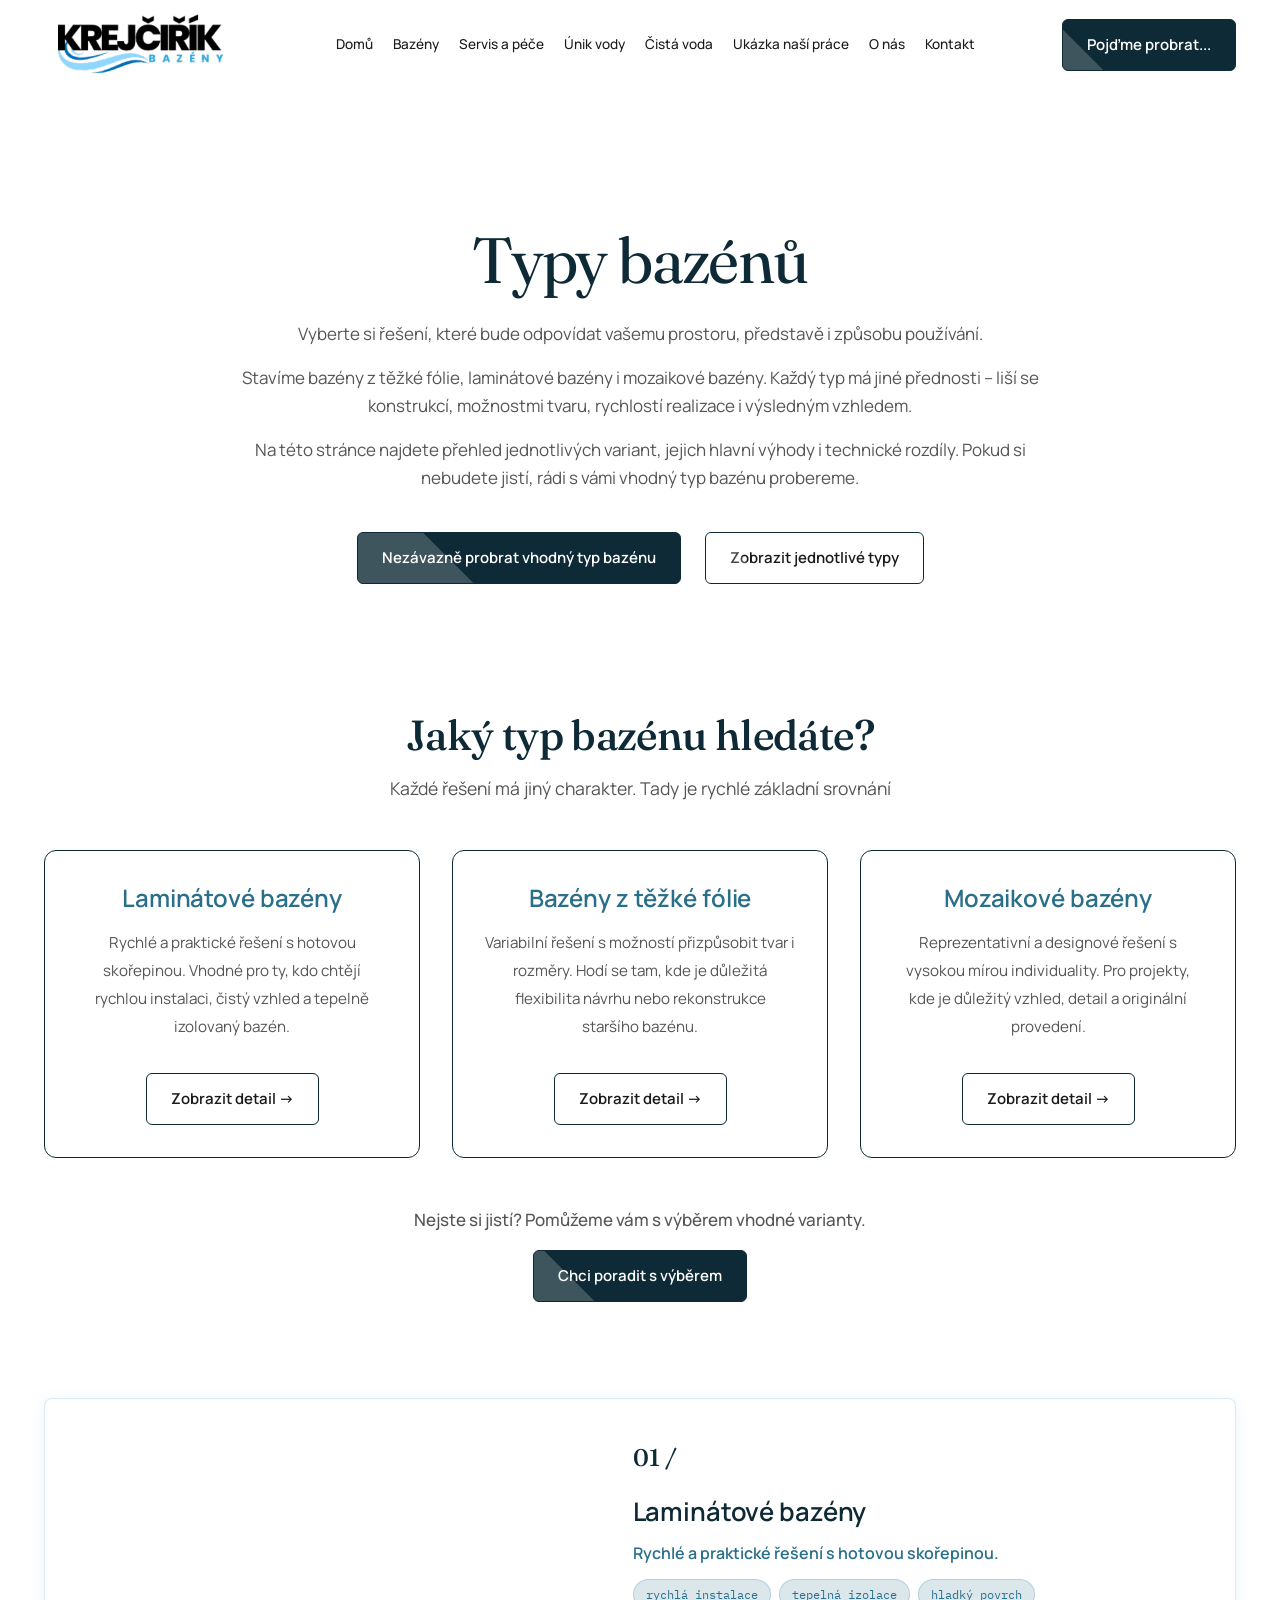
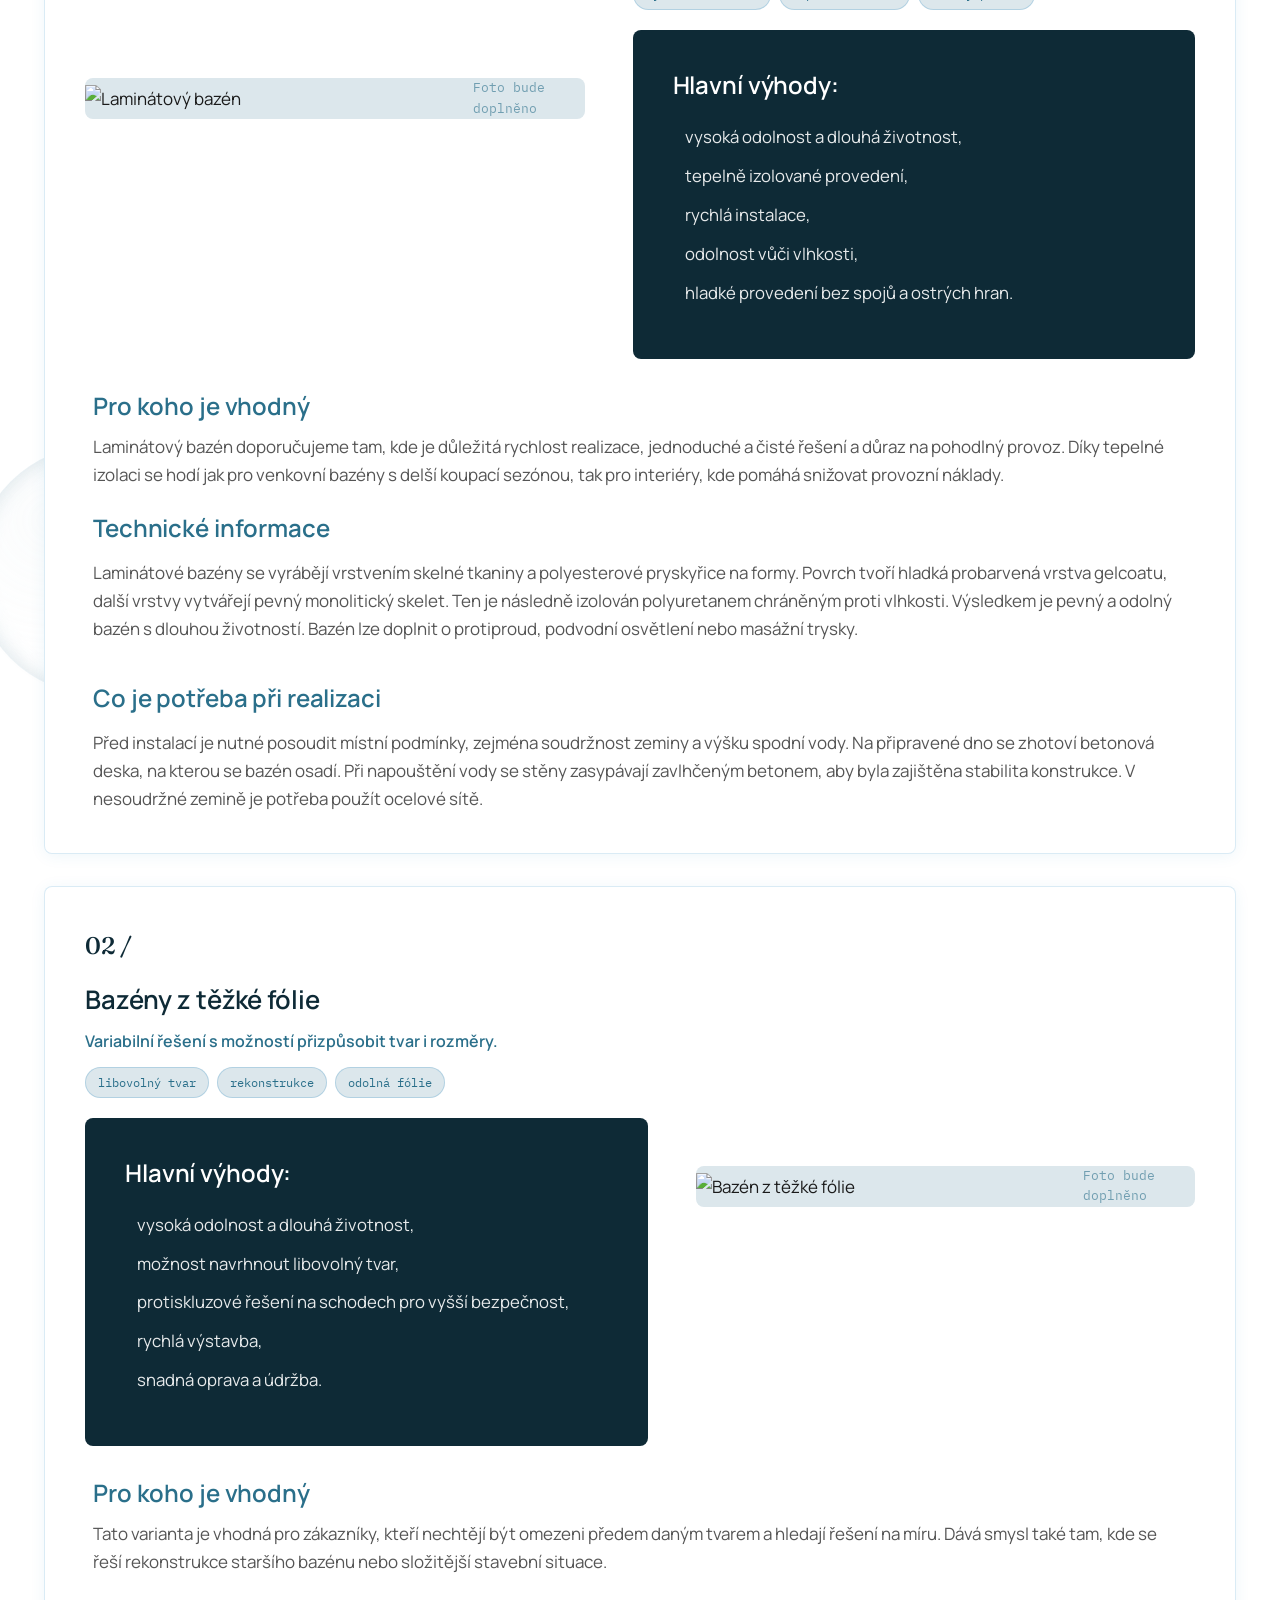
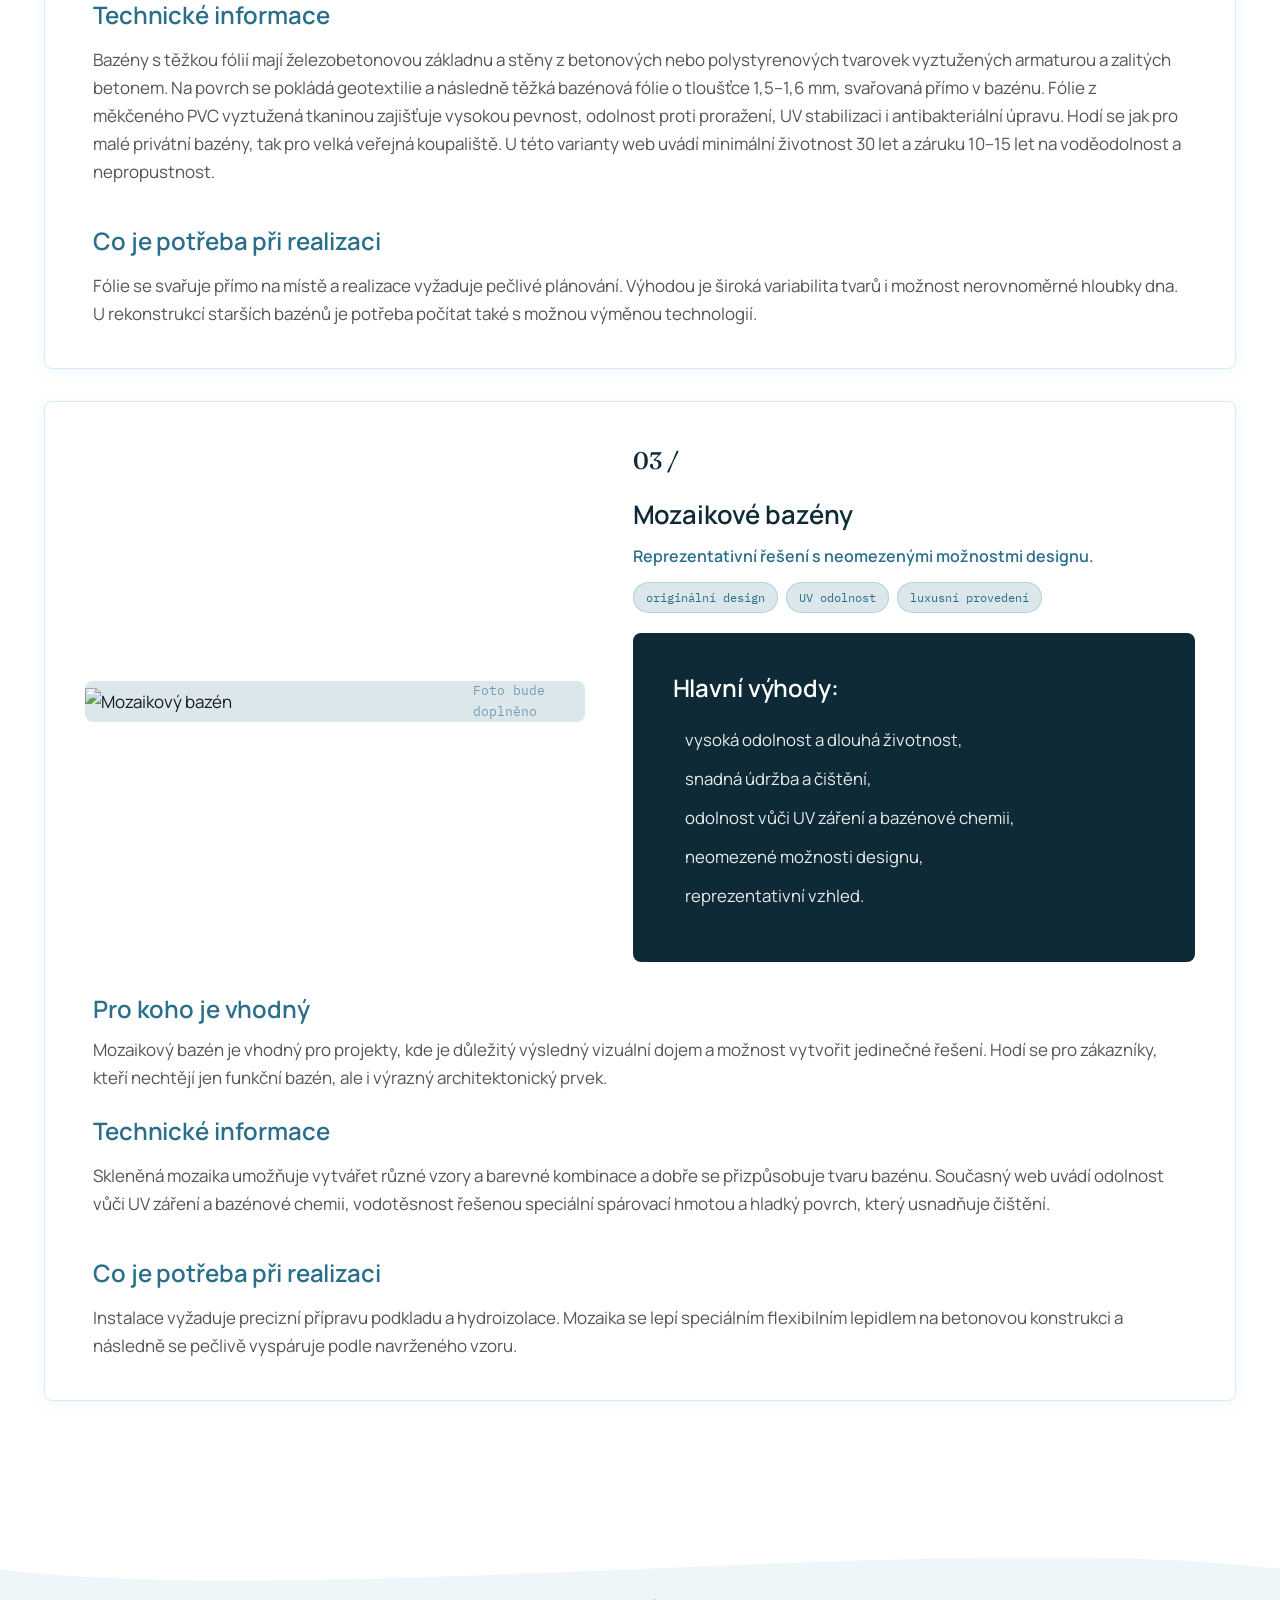
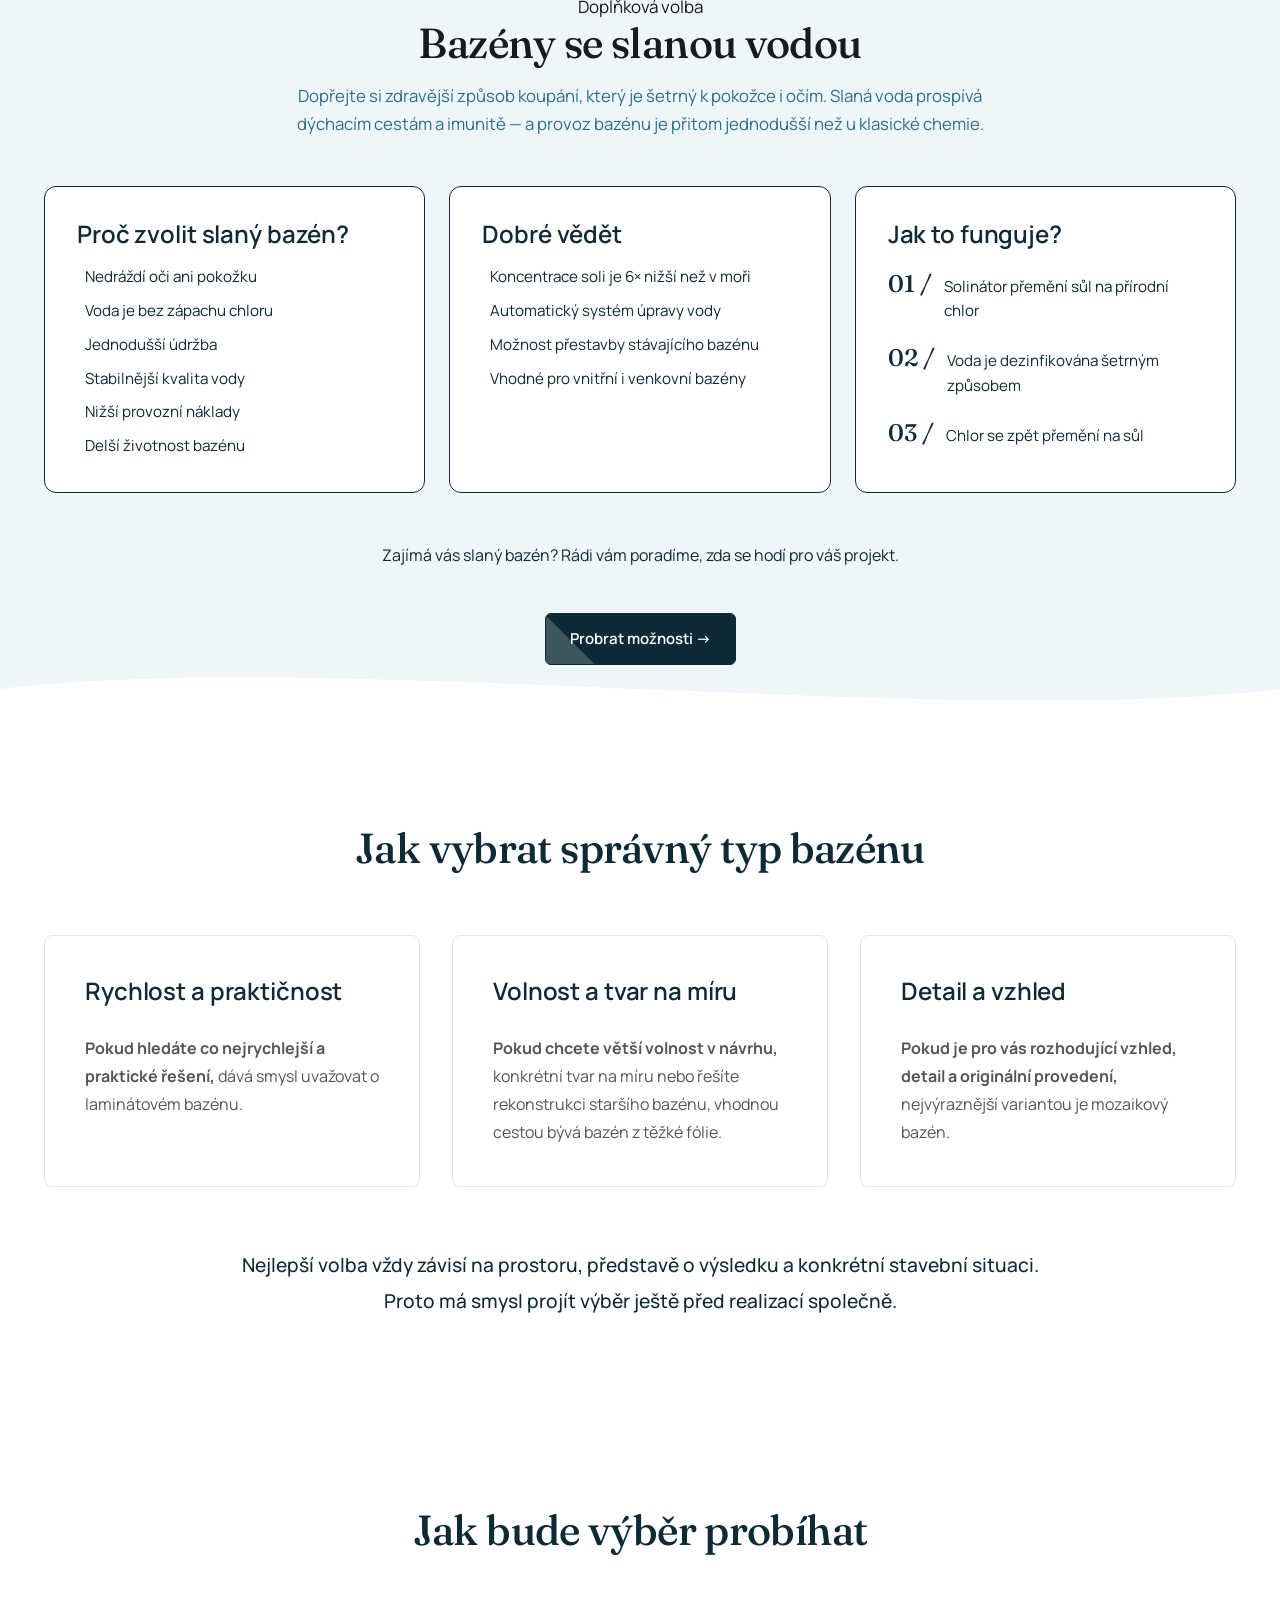
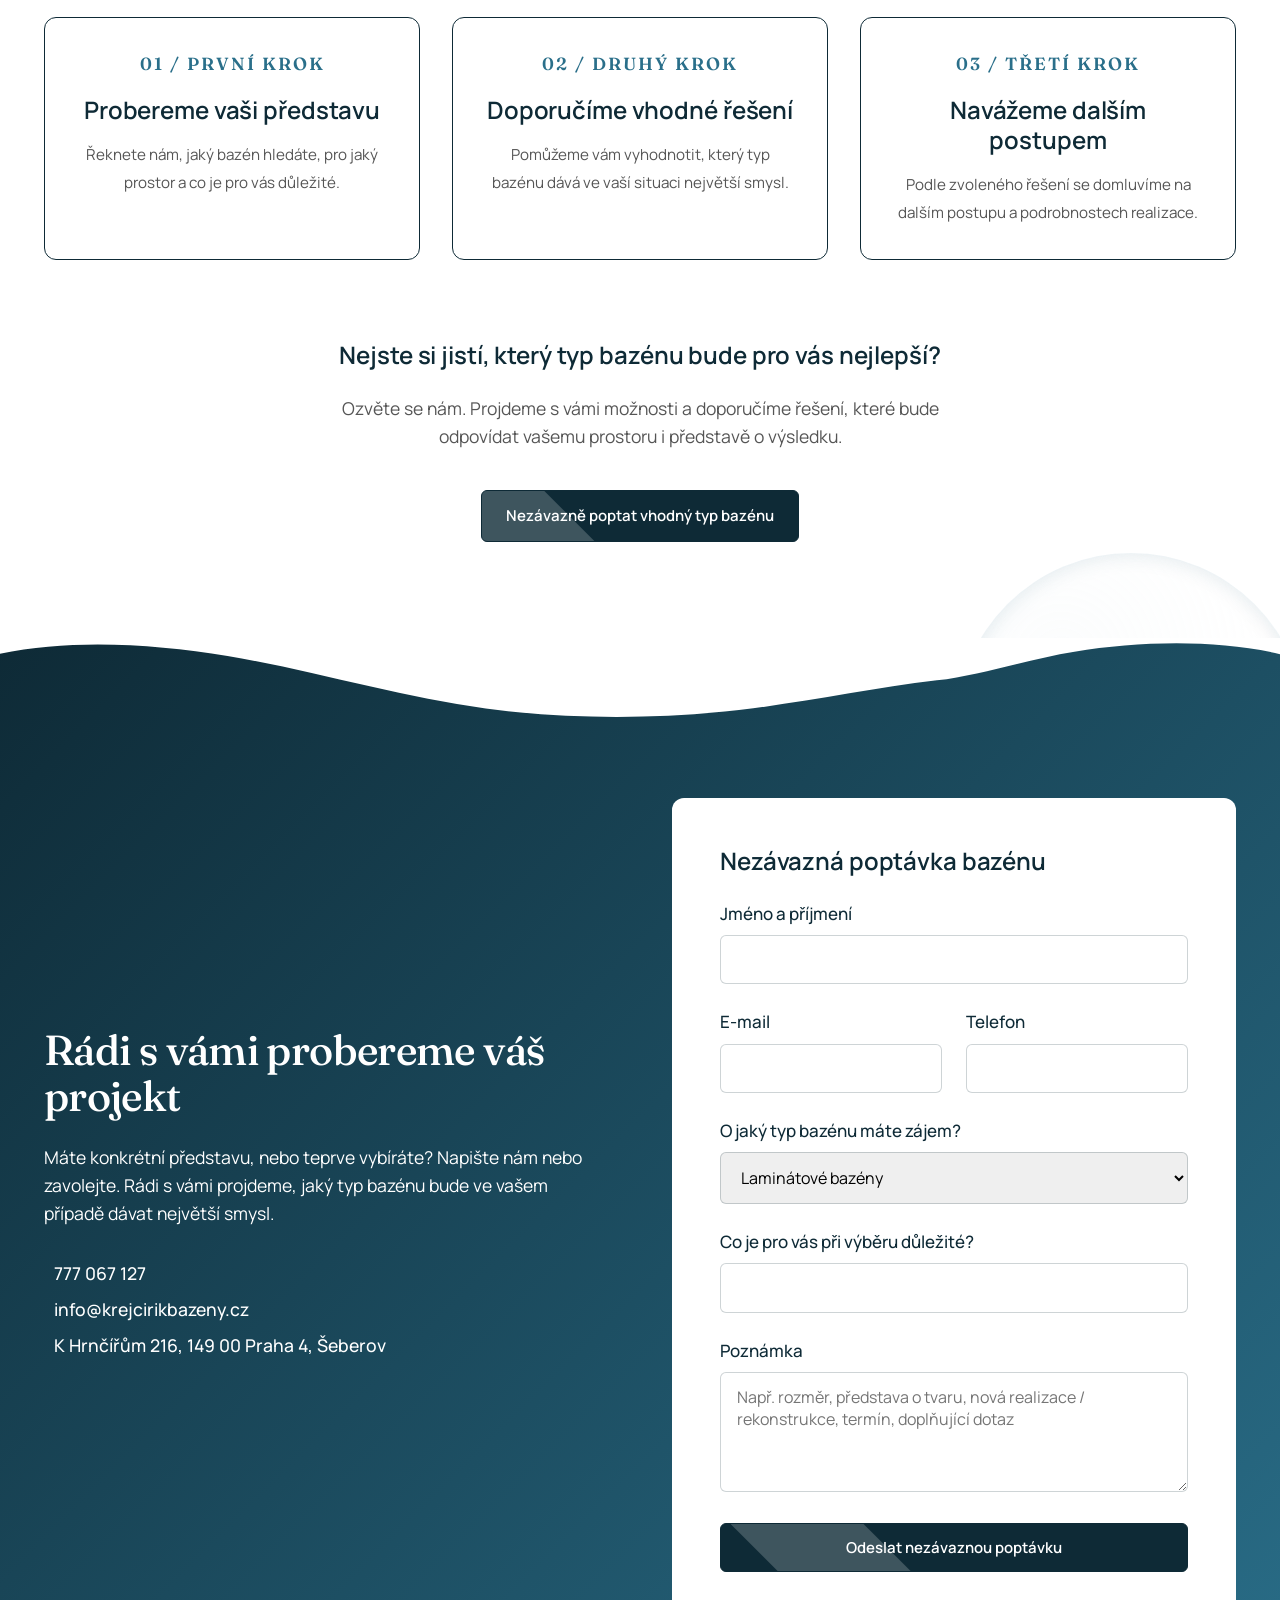
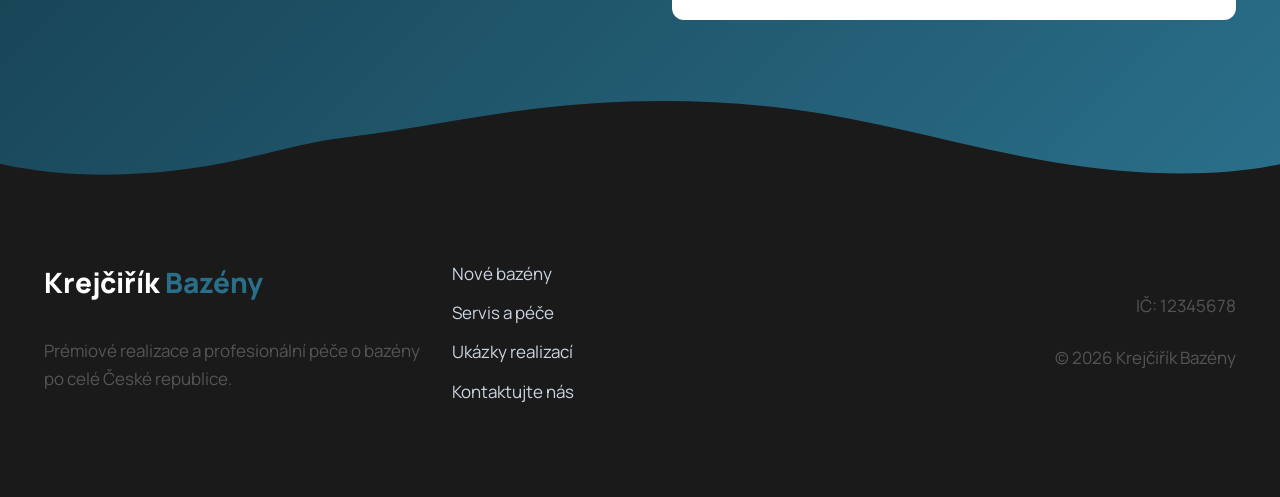
==== commit 68da473a: "Point Servis a péče nav link to servis.html across all pages" ====
--- a/bazeny.html
+++ b/bazeny.html
@@ -75,7 +75,7 @@
             <nav class="nav">
                 <a href="index.html#domu">Domů</a>
                 <a href="index.html#sluzby" class="scroll-tab" data-target="tab-bazeny">Bazény</a>
-                <a href="index.html#sluzby" class="scroll-tab" data-target="tab-servis">Servis a péče</a>
+                <a href="servis.html">Servis a péče</a>
                 <a href="unik-vody.html">Únik vody</a>
                 <a href="index.html#cista-voda">Čistá voda</a>
                 <a href="index.html#realizace">Ukázka naší práce</a>
@@ -256,7 +256,7 @@
         </section>
 
         <!-- Bazény se slanou vodou (doplňková volba / technologie) -->
-        <section class="salt-pool-section relative" id="slana-voda">
+        <section class="salt-pool-section relative" id="salt-pool-section">
             <div class="wave-divider wave-top">
                 <svg xmlns="http://www.w3.org/2000/svg" viewBox="0 0 1200 80" preserveAspectRatio="none">
                     <path d="M0,40 C300,80 900,0 1200,40 L1200,80 L0,80 Z" fill="white"/>
--- a/style.css
+++ b/style.css
@@ -1121,3 +1121,134 @@
 
 .salt-pool-steps li { align-items: baseline; }
 .salt-pool-steps .card-number-heading { white-space: nowrap; }
+
+.modal-overlay {
+  display: none;
+  position: fixed;
+  inset: 0;
+  background: rgba(0, 0, 0, 0.65);
+  z-index: 9999;
+  align-items: center;
+  justify-content: center;
+  padding: 2rem;
+}
+.modal-overlay.active {
+  display: flex;
+}
+.modal-box {
+  background: white;
+  border-radius: 24px;
+  max-width: 1100px;
+  width: 100%;
+  max-height: 95vh;
+  overflow: hidden;
+  position: relative;
+  display: grid;
+  grid-template-columns: 1fr 1.05fr;
+  align-items: stretch;
+  box-shadow: 0 24px 60px rgba(0, 0, 0, 0.25);
+}
+.modal-close {
+  position: absolute;
+  top: 1.25rem;
+  right: 1.25rem;
+  background: rgba(255,255,255,0.9);
+  border: none;
+  border-radius: 50%;
+  width: 40px;
+  height: 40px;
+  display: flex;
+  align-items: center;
+  justify-content: center;
+  cursor: pointer;
+  color: var(--color-deep-water);
+  font-size: 1.1rem;
+  z-index: 10;
+  transition: background 0.2s;
+  box-shadow: 0 2px 8px rgba(0,0,0,0.15);
+}
+.modal-close:hover {
+  background: white;
+}
+.modal-photo {
+  padding: 2rem 0 2rem 2rem;
+  display: flex;
+  align-items: center;
+  justify-content: center;
+  min-height: 0;
+}
+.modal-photo img {
+  width: 100%;
+  height: 100%;
+  max-height: calc(95vh - 4rem);
+  object-fit: cover;
+  display: block;
+  border-radius: 16px;
+}
+.modal-content {
+  padding: 2.5rem 2.5rem 2.5rem 2rem;
+  display: flex;
+  flex-direction: column;
+  gap: 1rem;
+  overflow-y: auto;
+}
+.modal-content h2 {
+  color: var(--color-deep-water);
+  font-size: 1.75rem;
+  margin: 0;
+  line-height: 1.2;
+}
+.modal-intro {
+  font-size: 0.95rem;
+  color: var(--color-deep-water);
+  line-height: 1.6;
+}
+.modal-list {
+  list-style: none;
+  padding: 0;
+  margin: 0;
+  display: flex;
+  flex-direction: column;
+  gap: 0.6rem;
+}
+.modal-list li {
+  display: flex;
+  align-items: flex-start;
+  gap: 0.6rem;
+  font-size: 0.95rem;
+  color: var(--color-deep-water);
+  line-height: 1.6;
+  flex-wrap: nowrap;
+}
+.modal-list li i {
+  color: var(--color-pool);
+  flex-shrink: 0;
+  margin-top: 4px;
+}
+.modal-list li strong {
+  white-space: nowrap;
+  margin-right: 0.25rem;
+}
+.modal-closing {
+  font-size: 0.9rem;
+  color: var(--color-pool);
+  font-style: italic;
+}
+@media (max-width: 640px) {
+  .modal-box {
+    grid-template-columns: 1fr;
+    max-height: 95vh;
+    overflow-y: auto;
+    border-radius: 16px;
+  }
+  .modal-photo {
+    padding: 1.25rem 1.25rem 0 1.25rem;
+    min-height: 200px;
+  }
+  .modal-photo img {
+    max-height: 220px;
+  }
+  .modal-content {
+    padding: 1.5rem 1.25rem 2rem 1.25rem;
+  }
+}
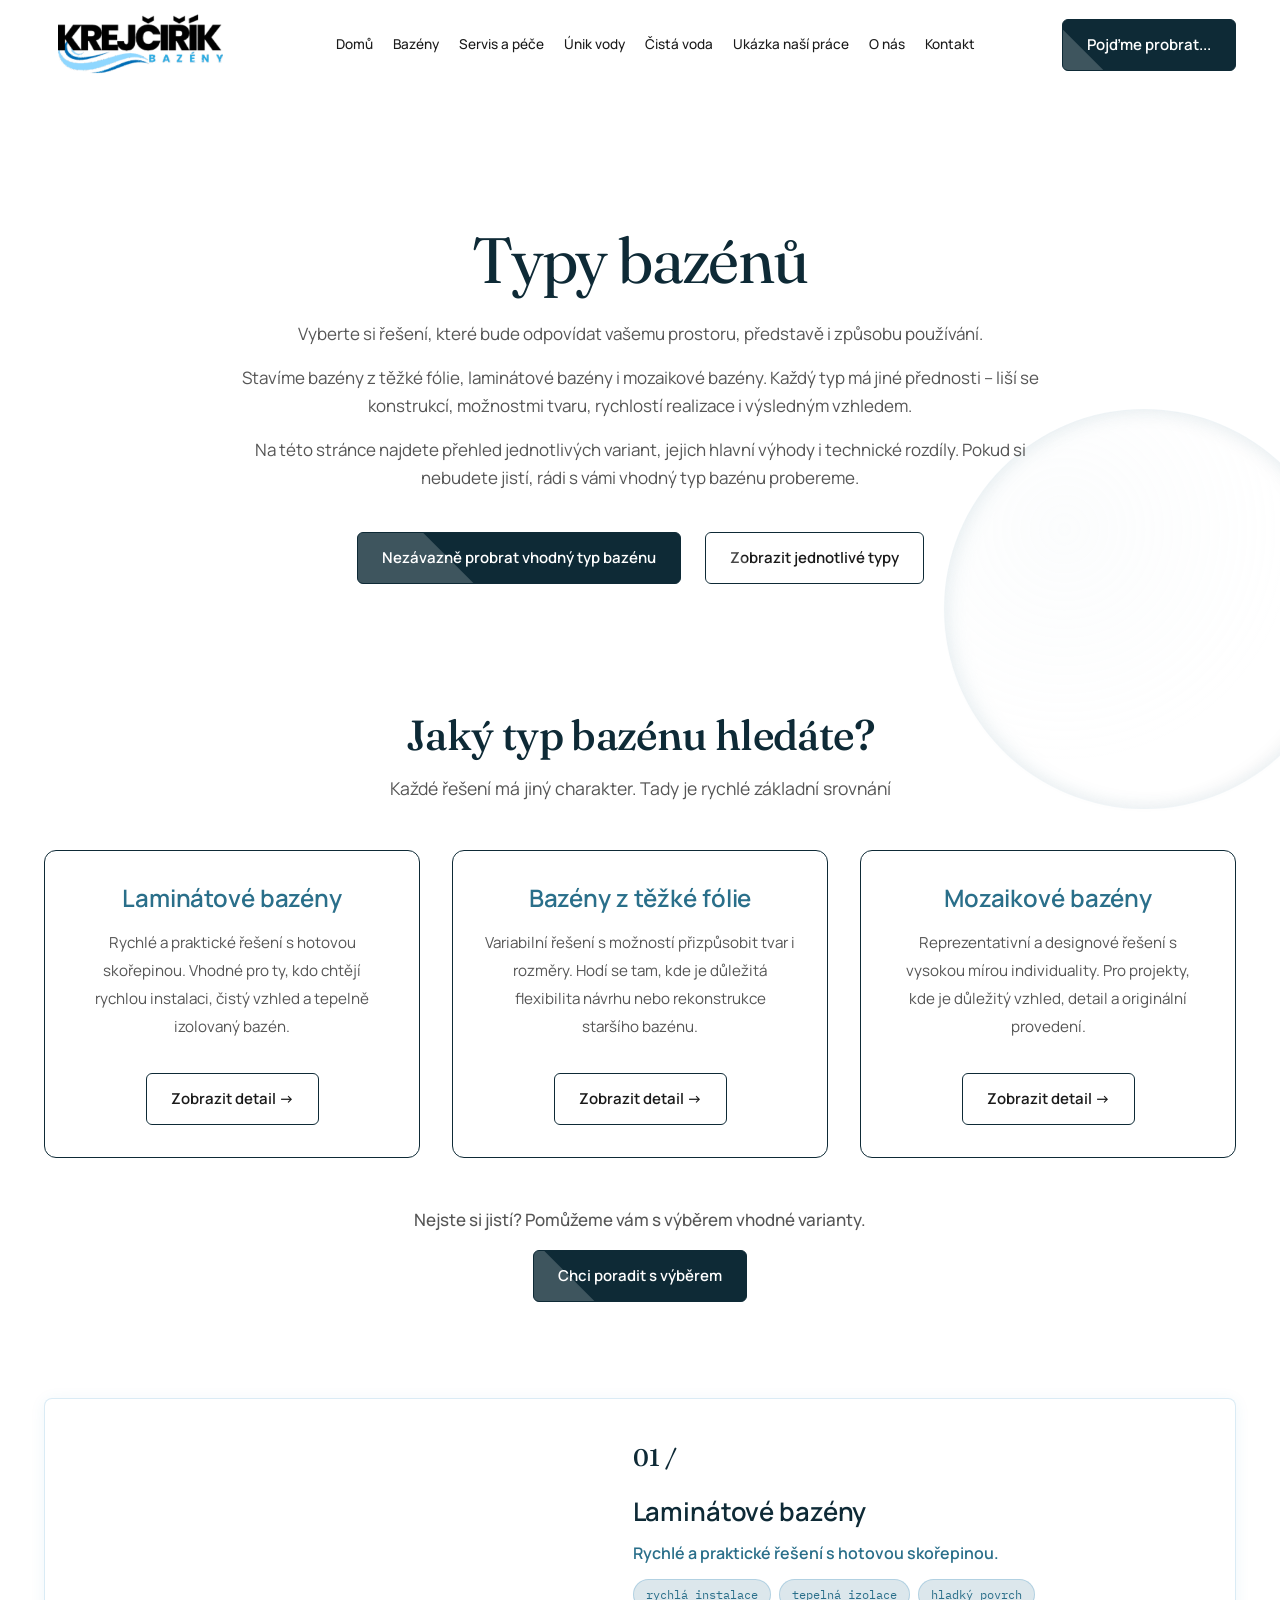
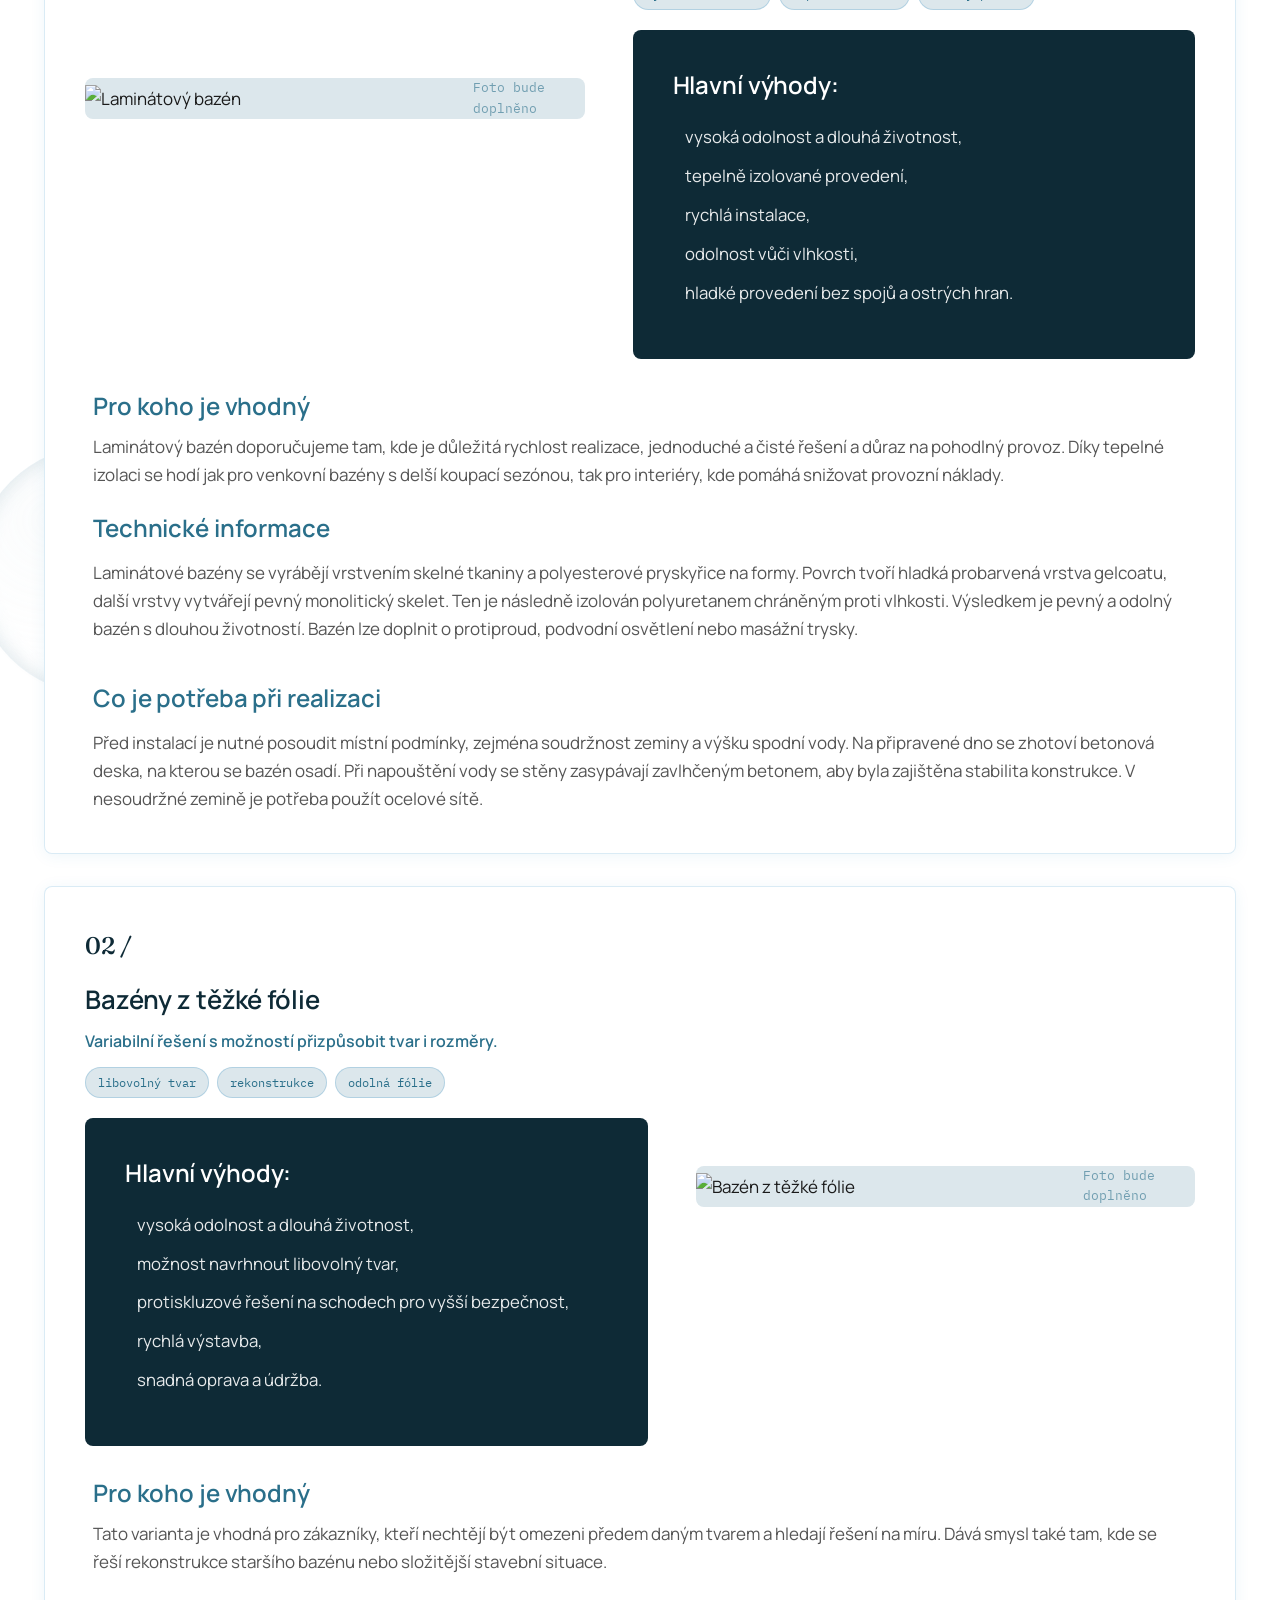
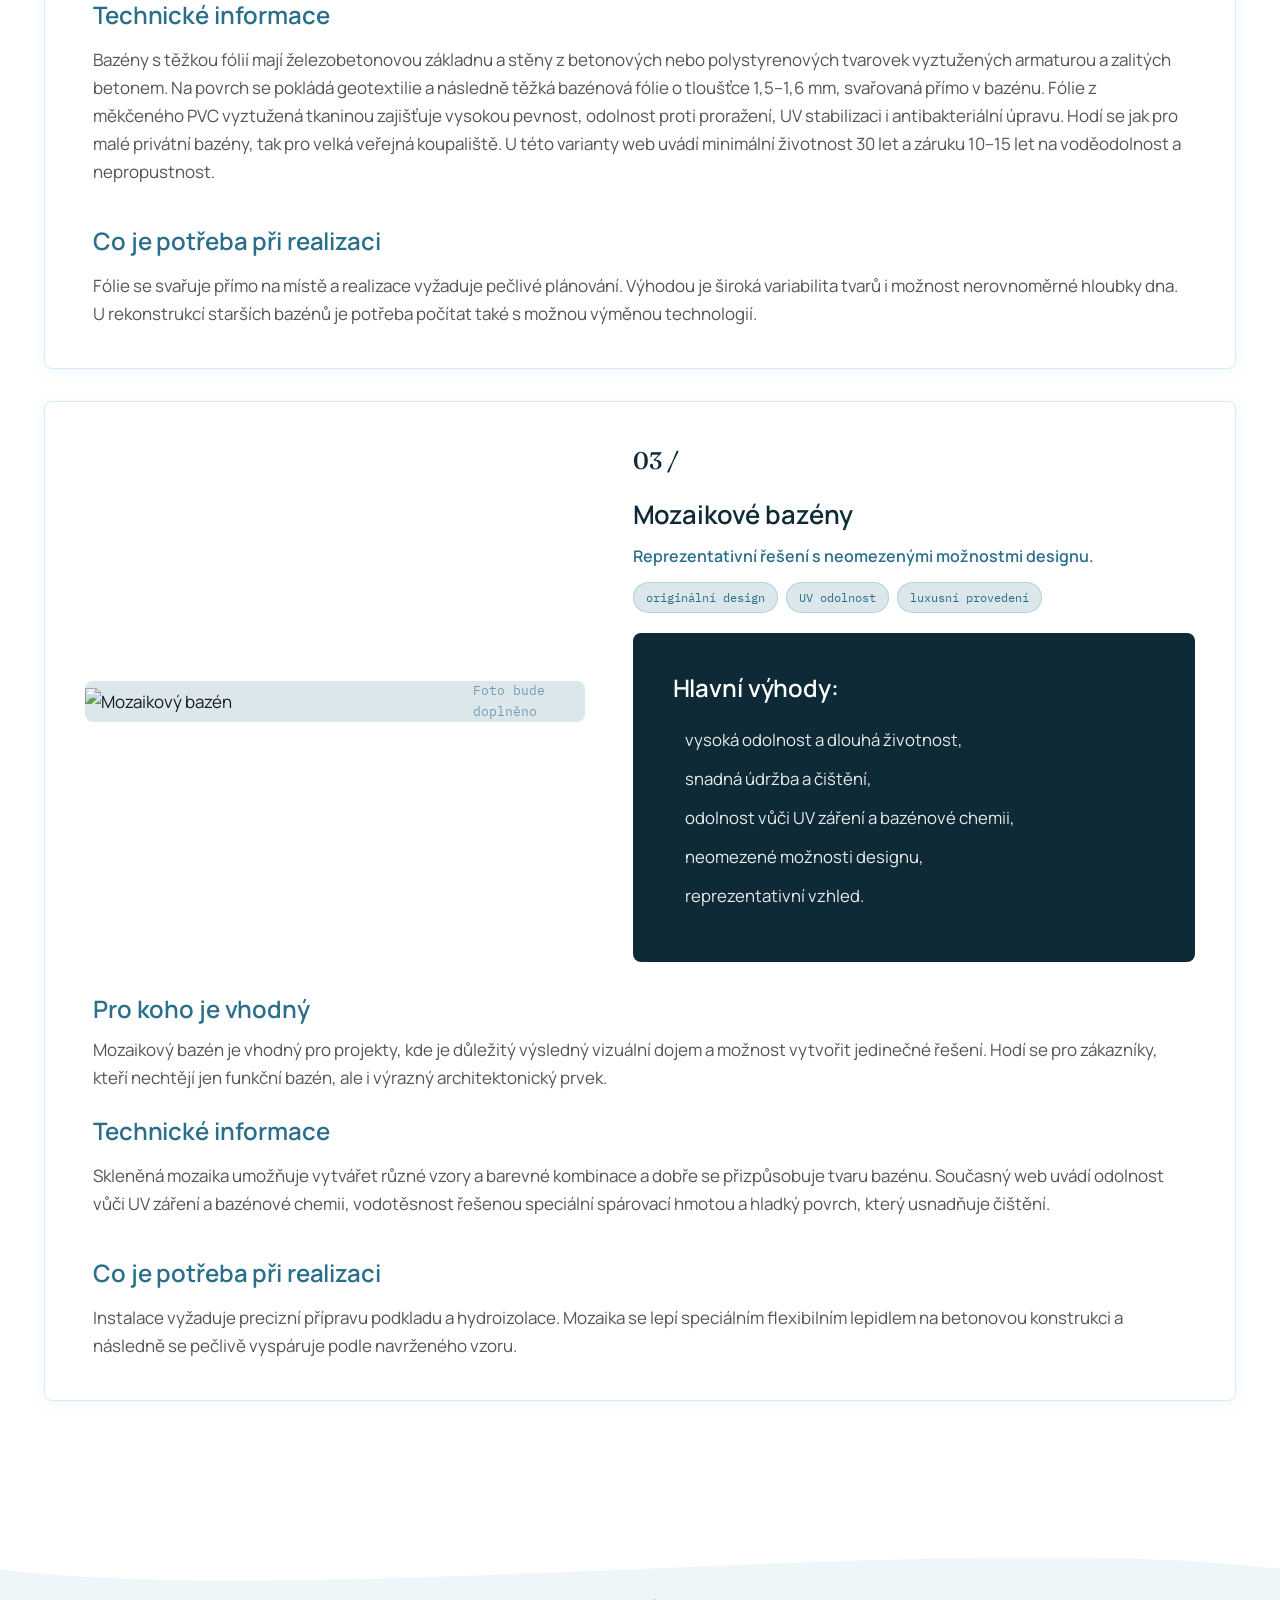
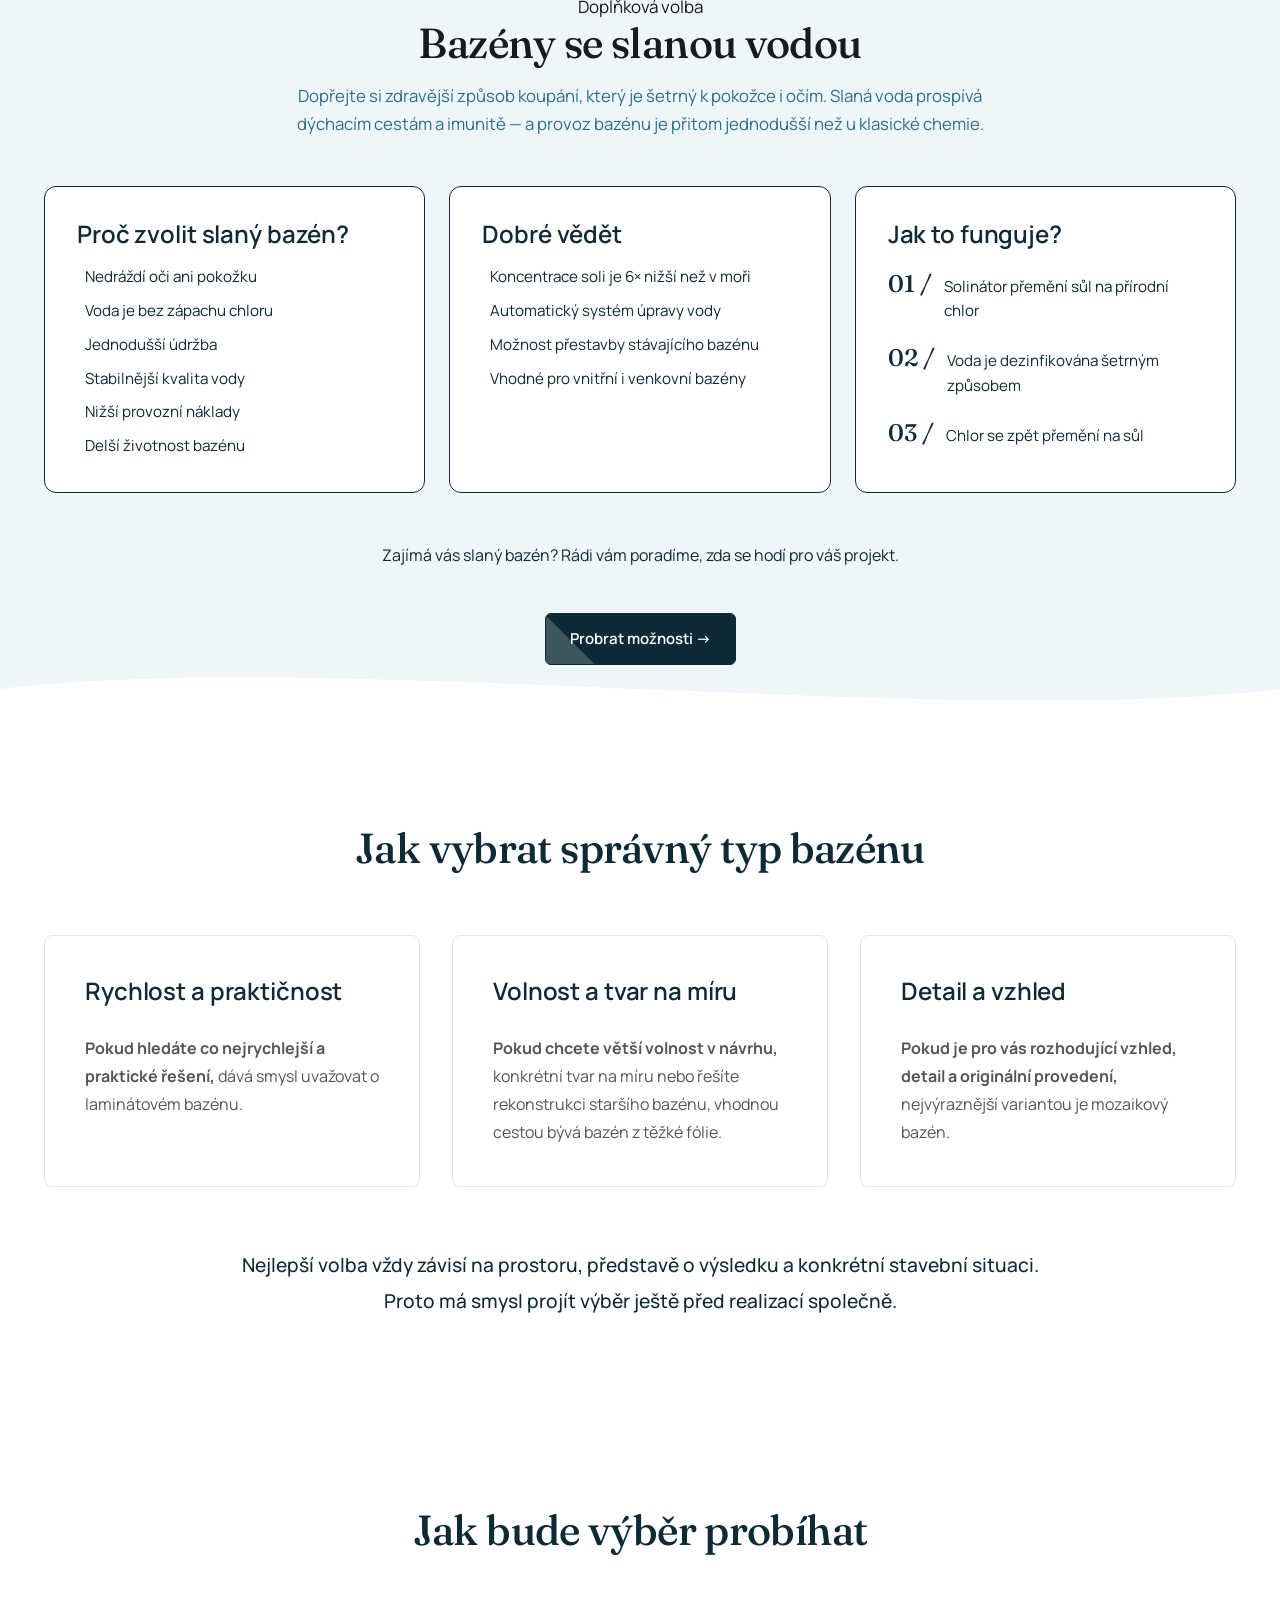
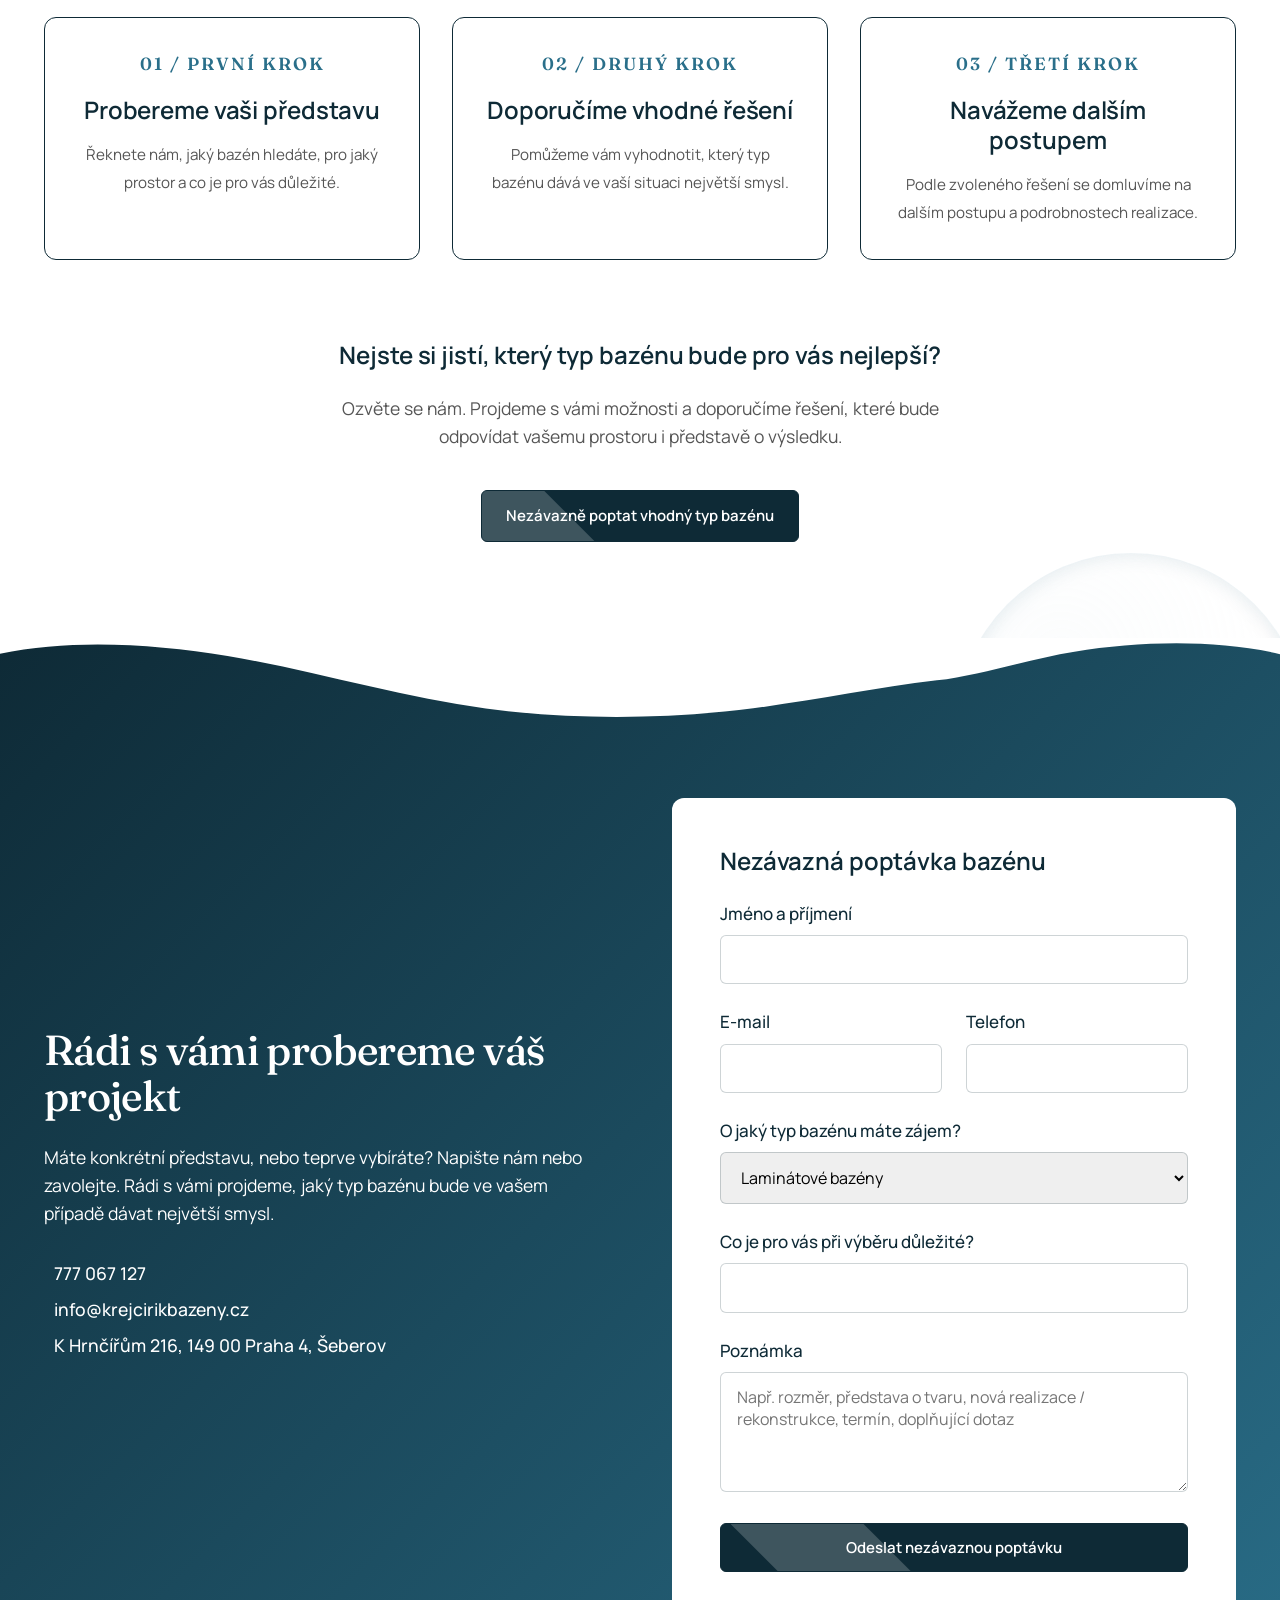
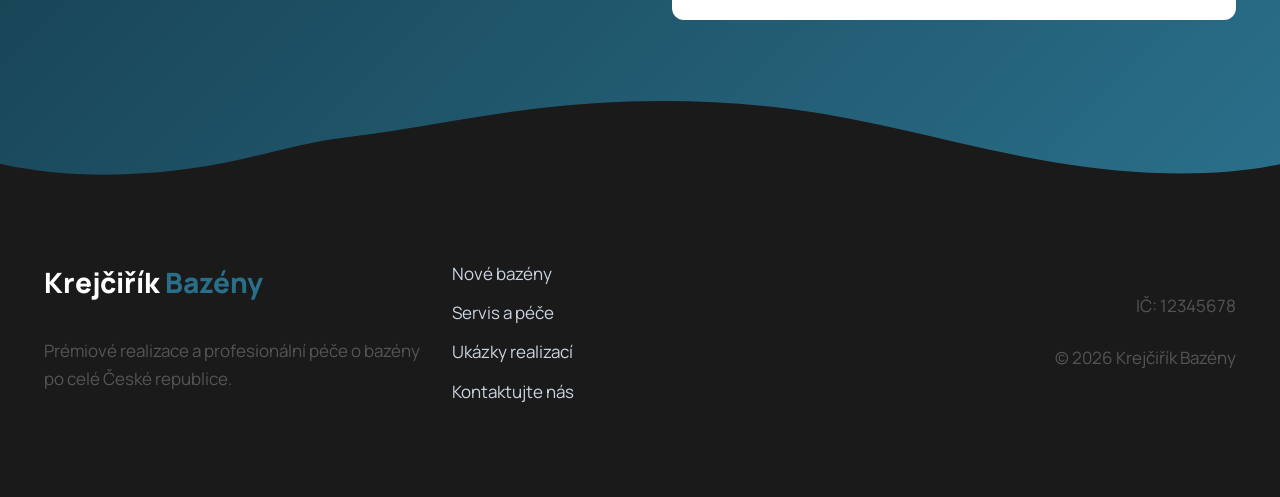
==== commit 8e37f81b: "Point Bazény nav link to bazeny.html across all pages" ====
--- a/bazeny.html
+++ b/bazeny.html
@@ -74,7 +74,7 @@
             <a href="index.html#domu" class="logo" style="display: flex; align-items: center;"><img src="images/logo.png" alt="Krejčiřík Bazény" style="height: 80px; width: auto; display: block;"></a>
             <nav class="nav">
                 <a href="index.html#domu">Domů</a>
-                <a href="index.html#sluzby" class="scroll-tab" data-target="tab-bazeny">Bazény</a>
+                <a href="bazeny.html">Bazény</a>
                 <a href="servis.html">Servis a péče</a>
                 <a href="unik-vody.html">Únik vody</a>
                 <a href="index.html#cista-voda">Čistá voda</a>
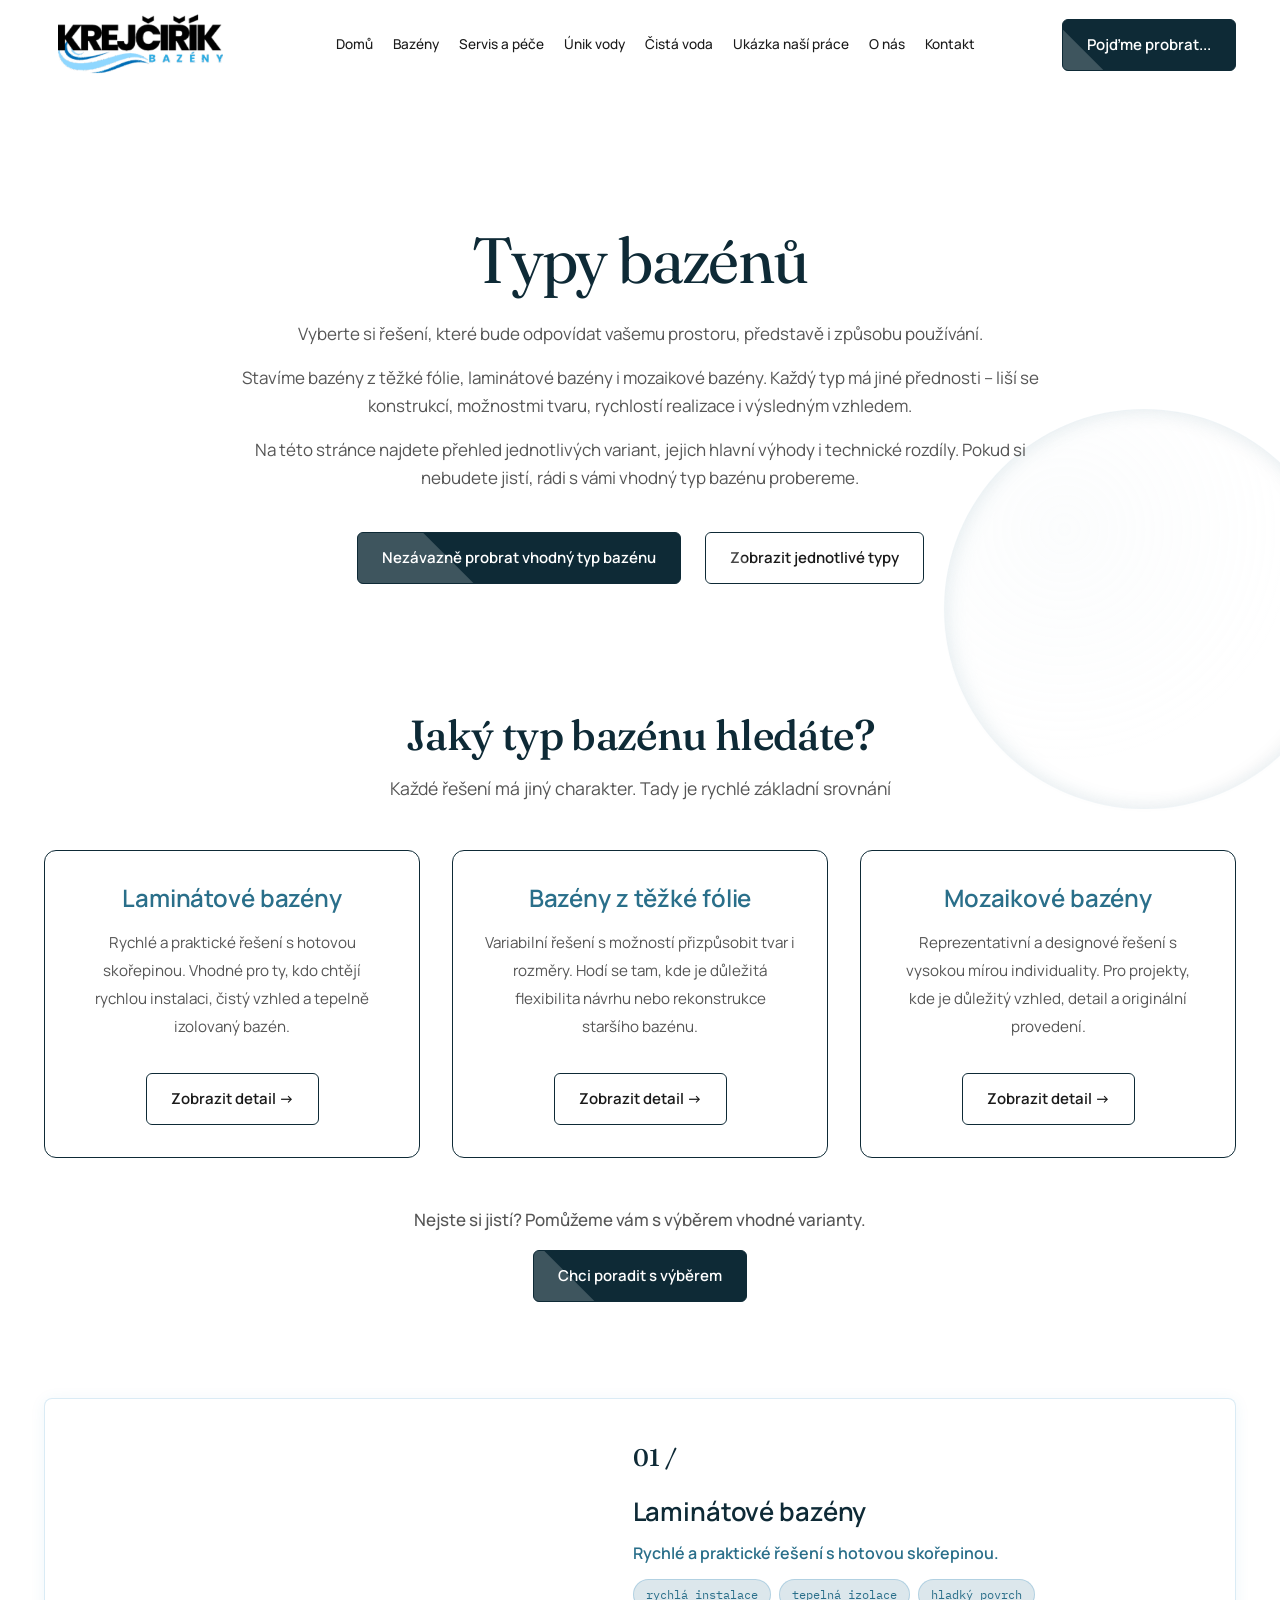
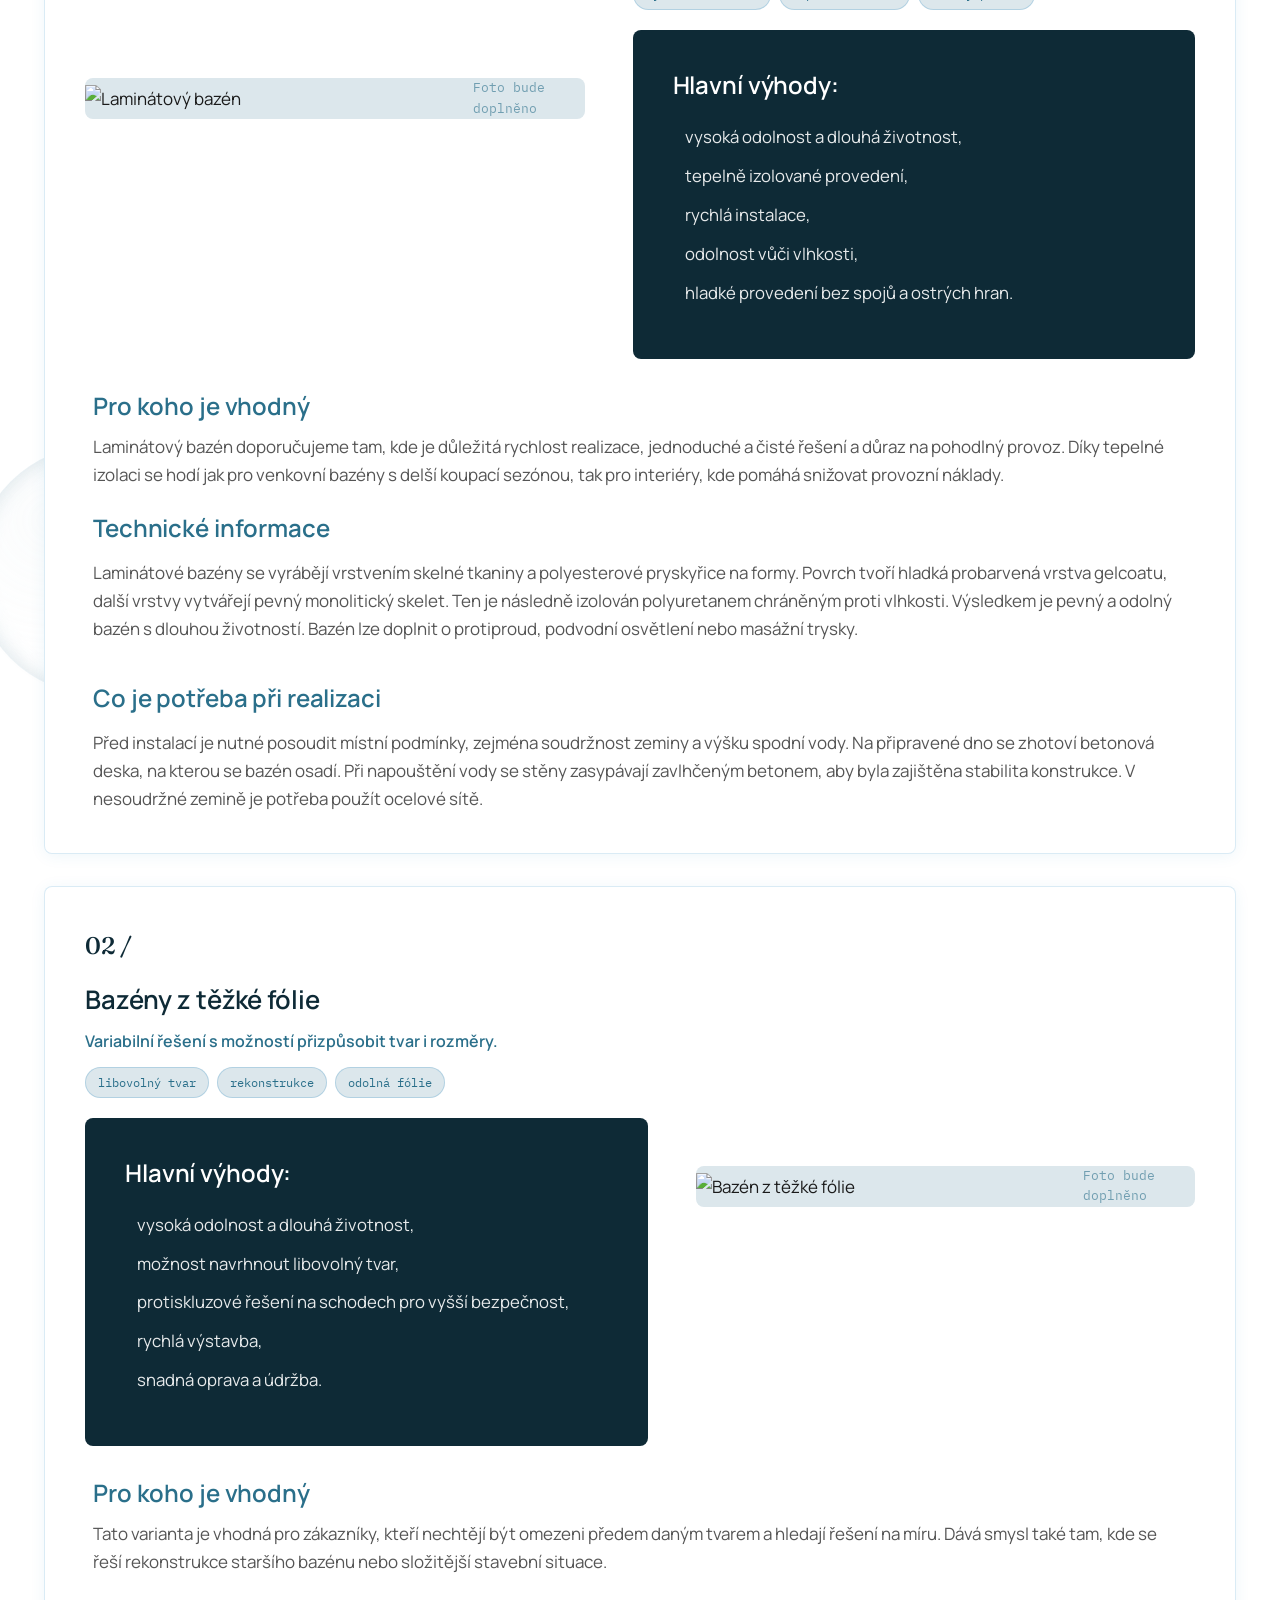
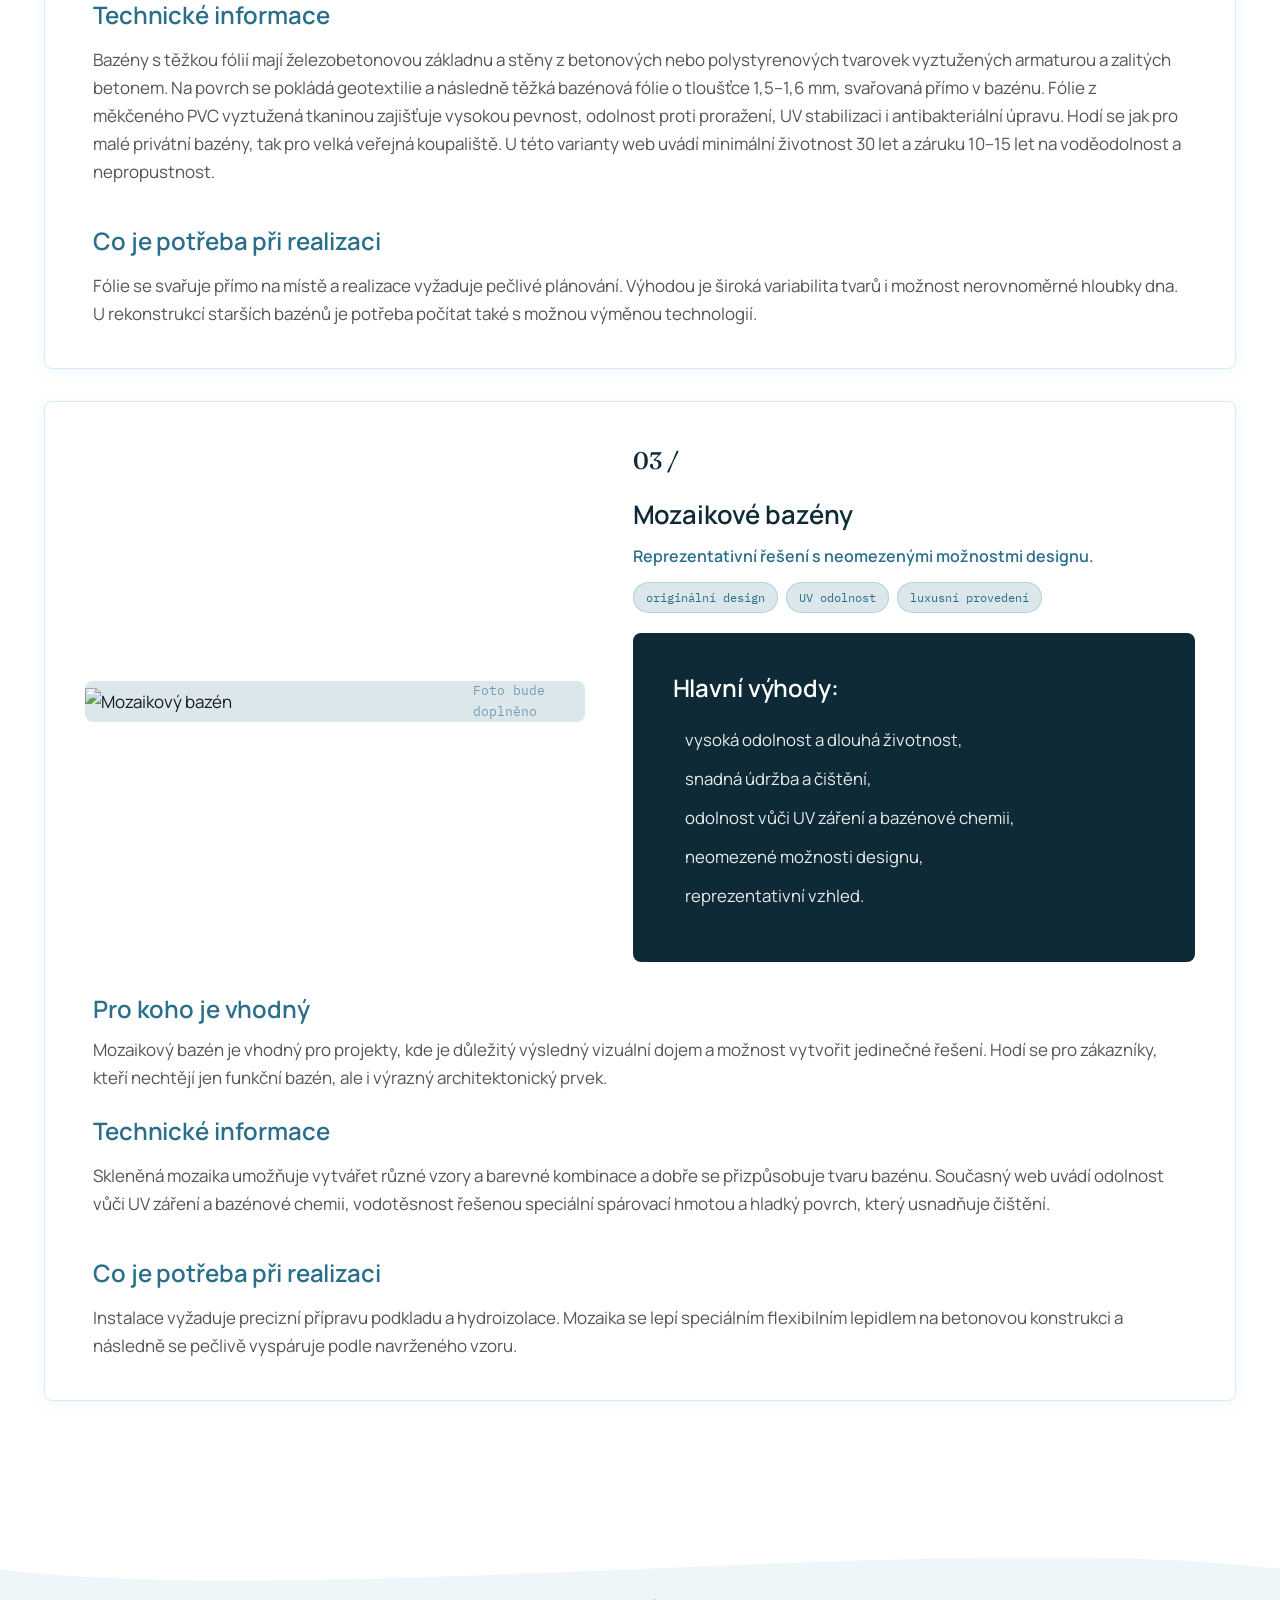
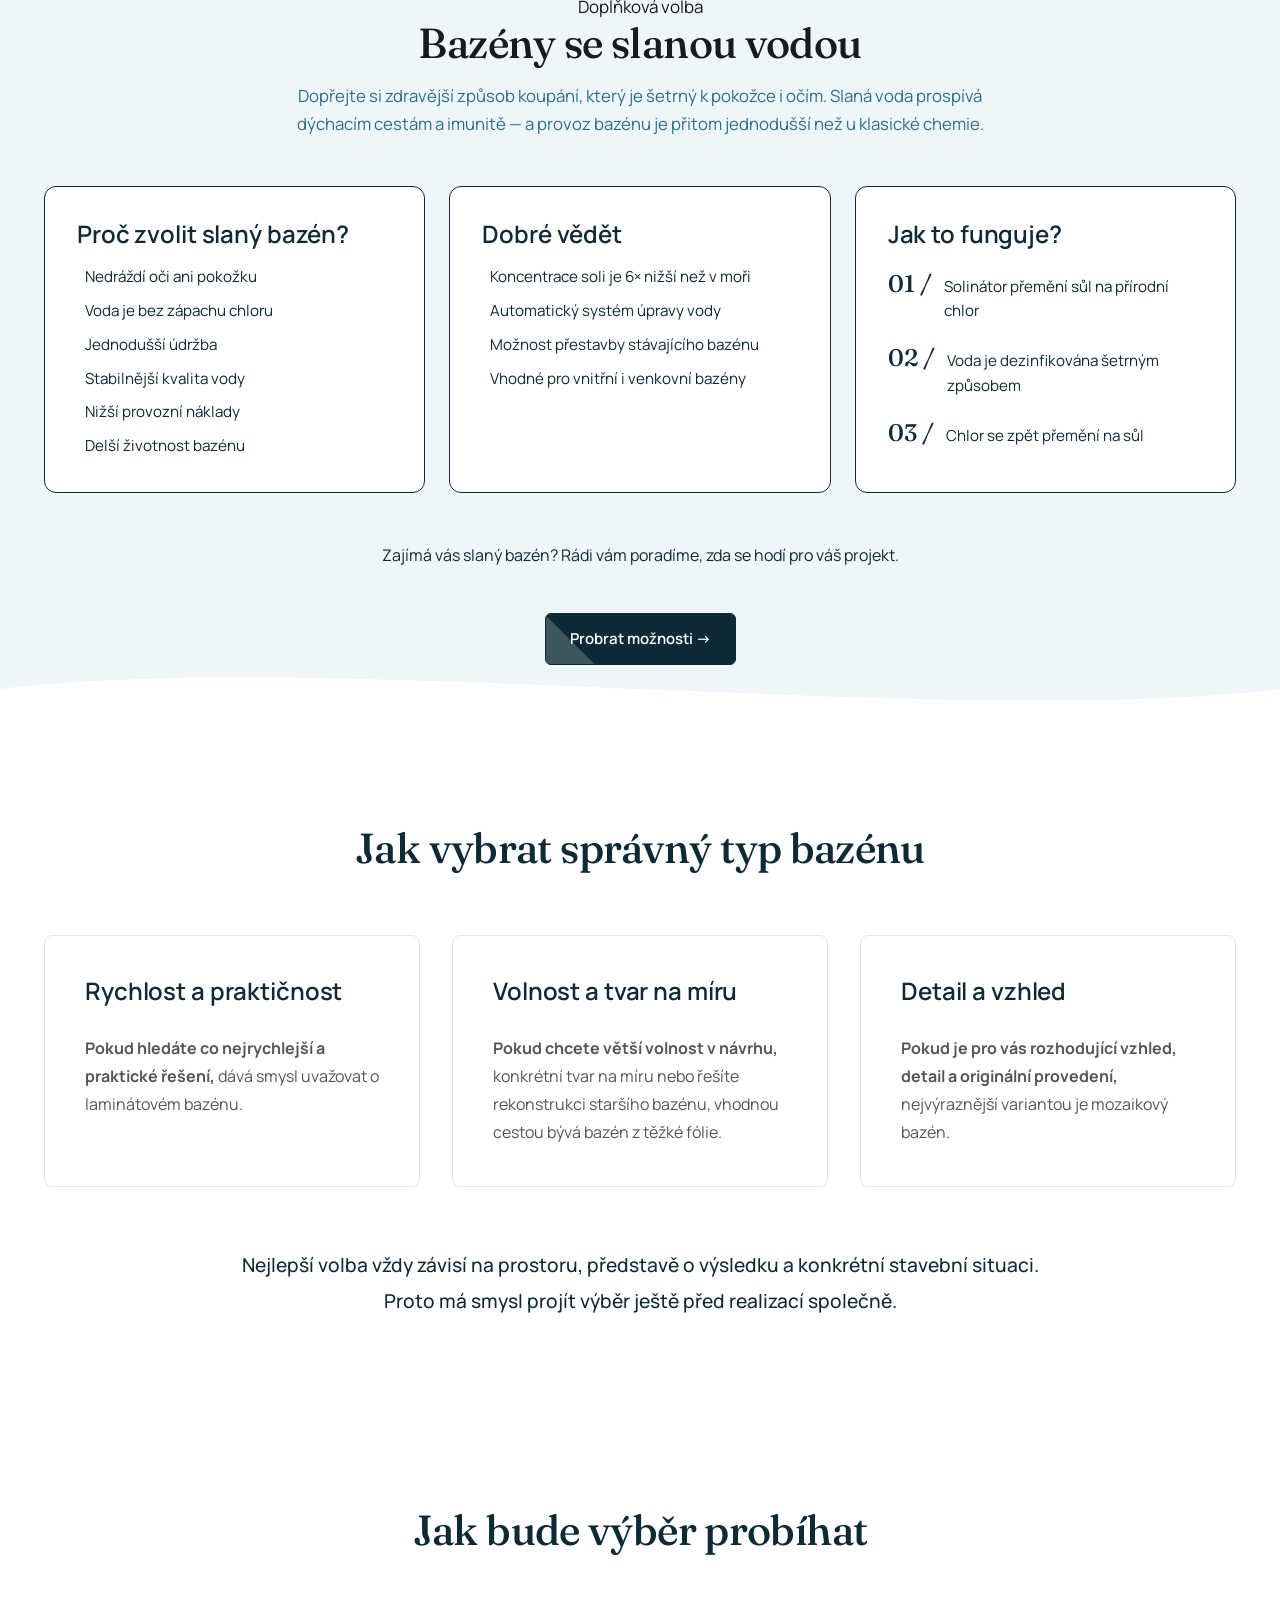
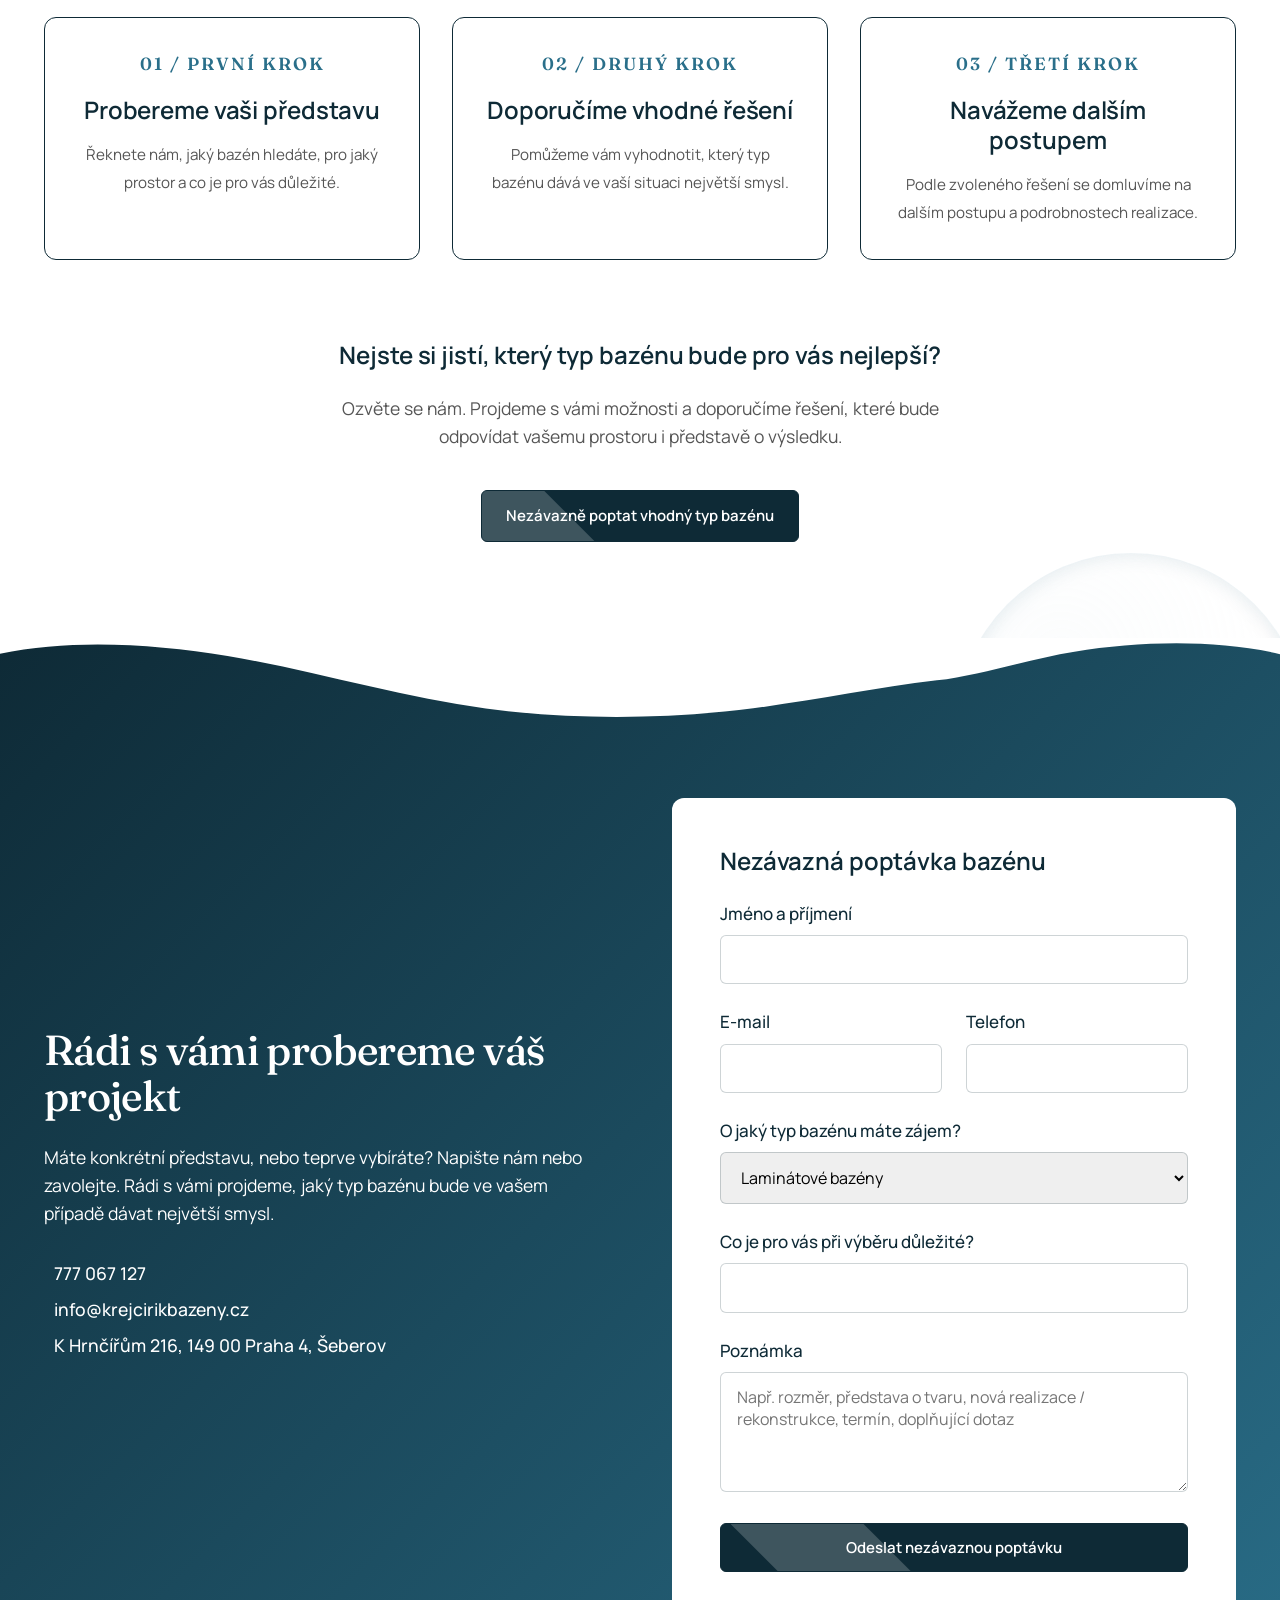
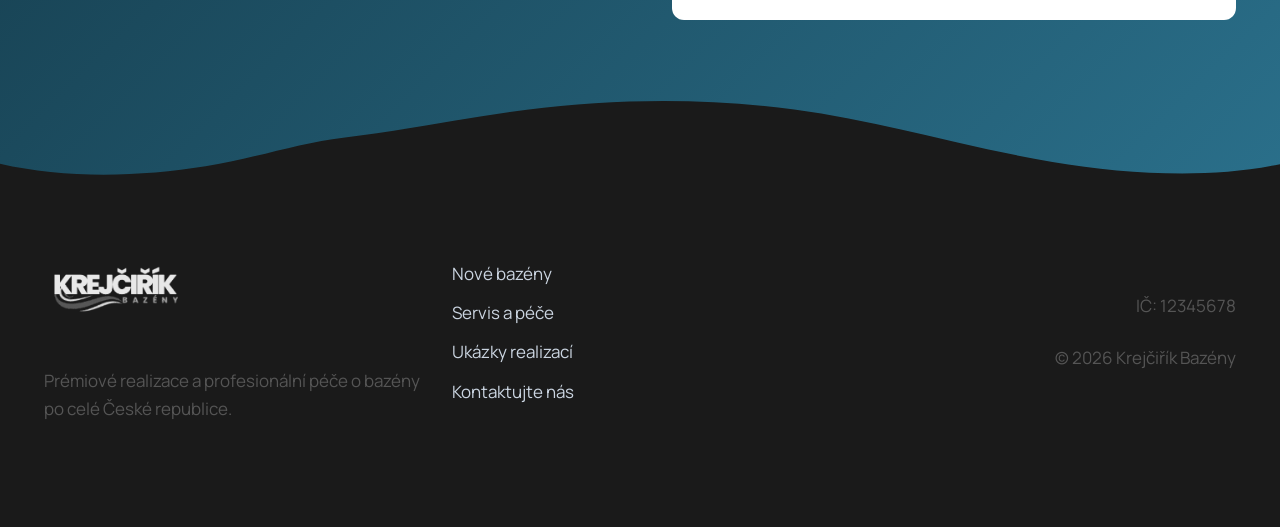
==== commit d9f1edf8: "Use white logo image in footer on bazeny.html and servis.html" ====
--- a/bazeny.html
+++ b/bazeny.html
@@ -459,7 +459,11 @@
     <footer class="footer">
         <div class="container grid-3">
             <div>
-                <a href="index.html#domu" class="logo">Krejčiřík <span>Bazény</span></a>
+                <a href="index.html#domu" class="footer-logo">
+                  <img src="images/logo-bile.png"
+                       alt="Krejčiřík Bazény"
+                       style="height: 60px; width: auto;">
+                </a>
                 <p class="footer-claim mt-4">Prémiové realizace a profesionální péče o bazény po celé České republice.</p>
             </div>
             <div class="footer-nav">
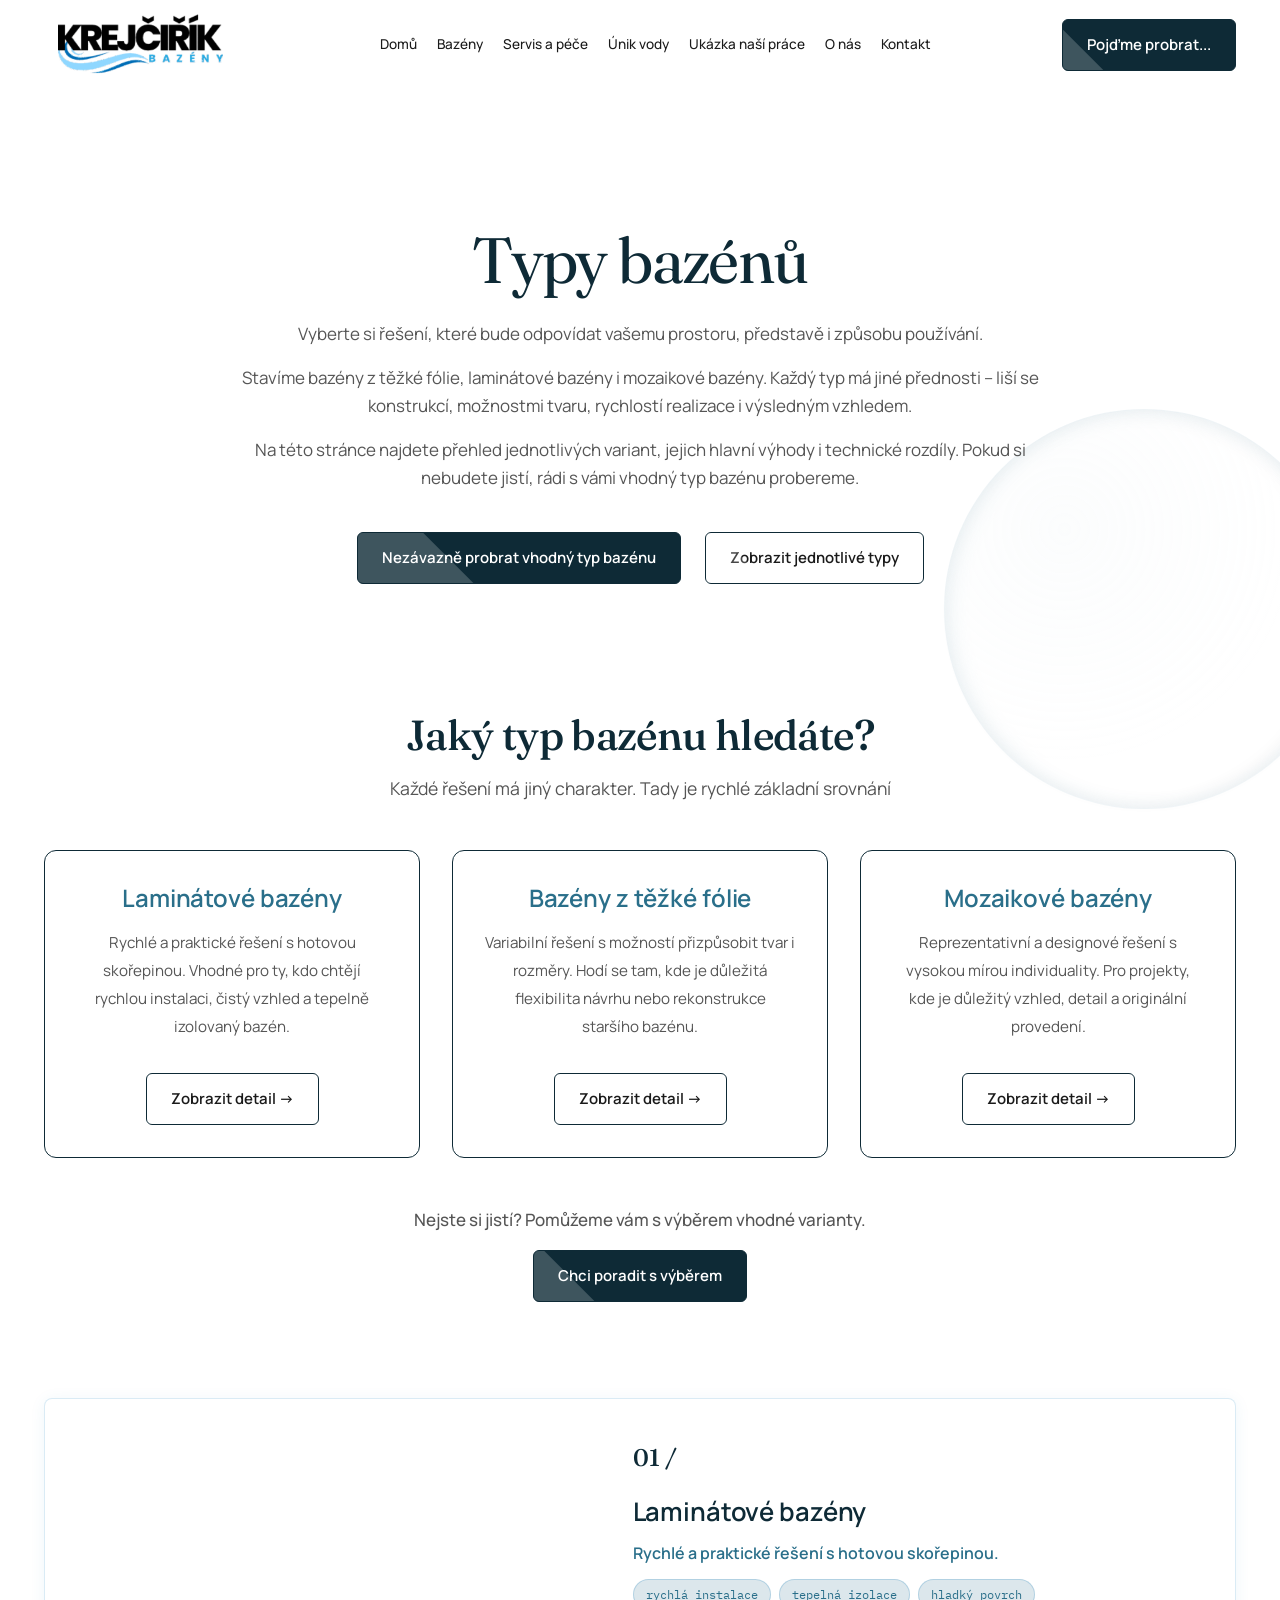
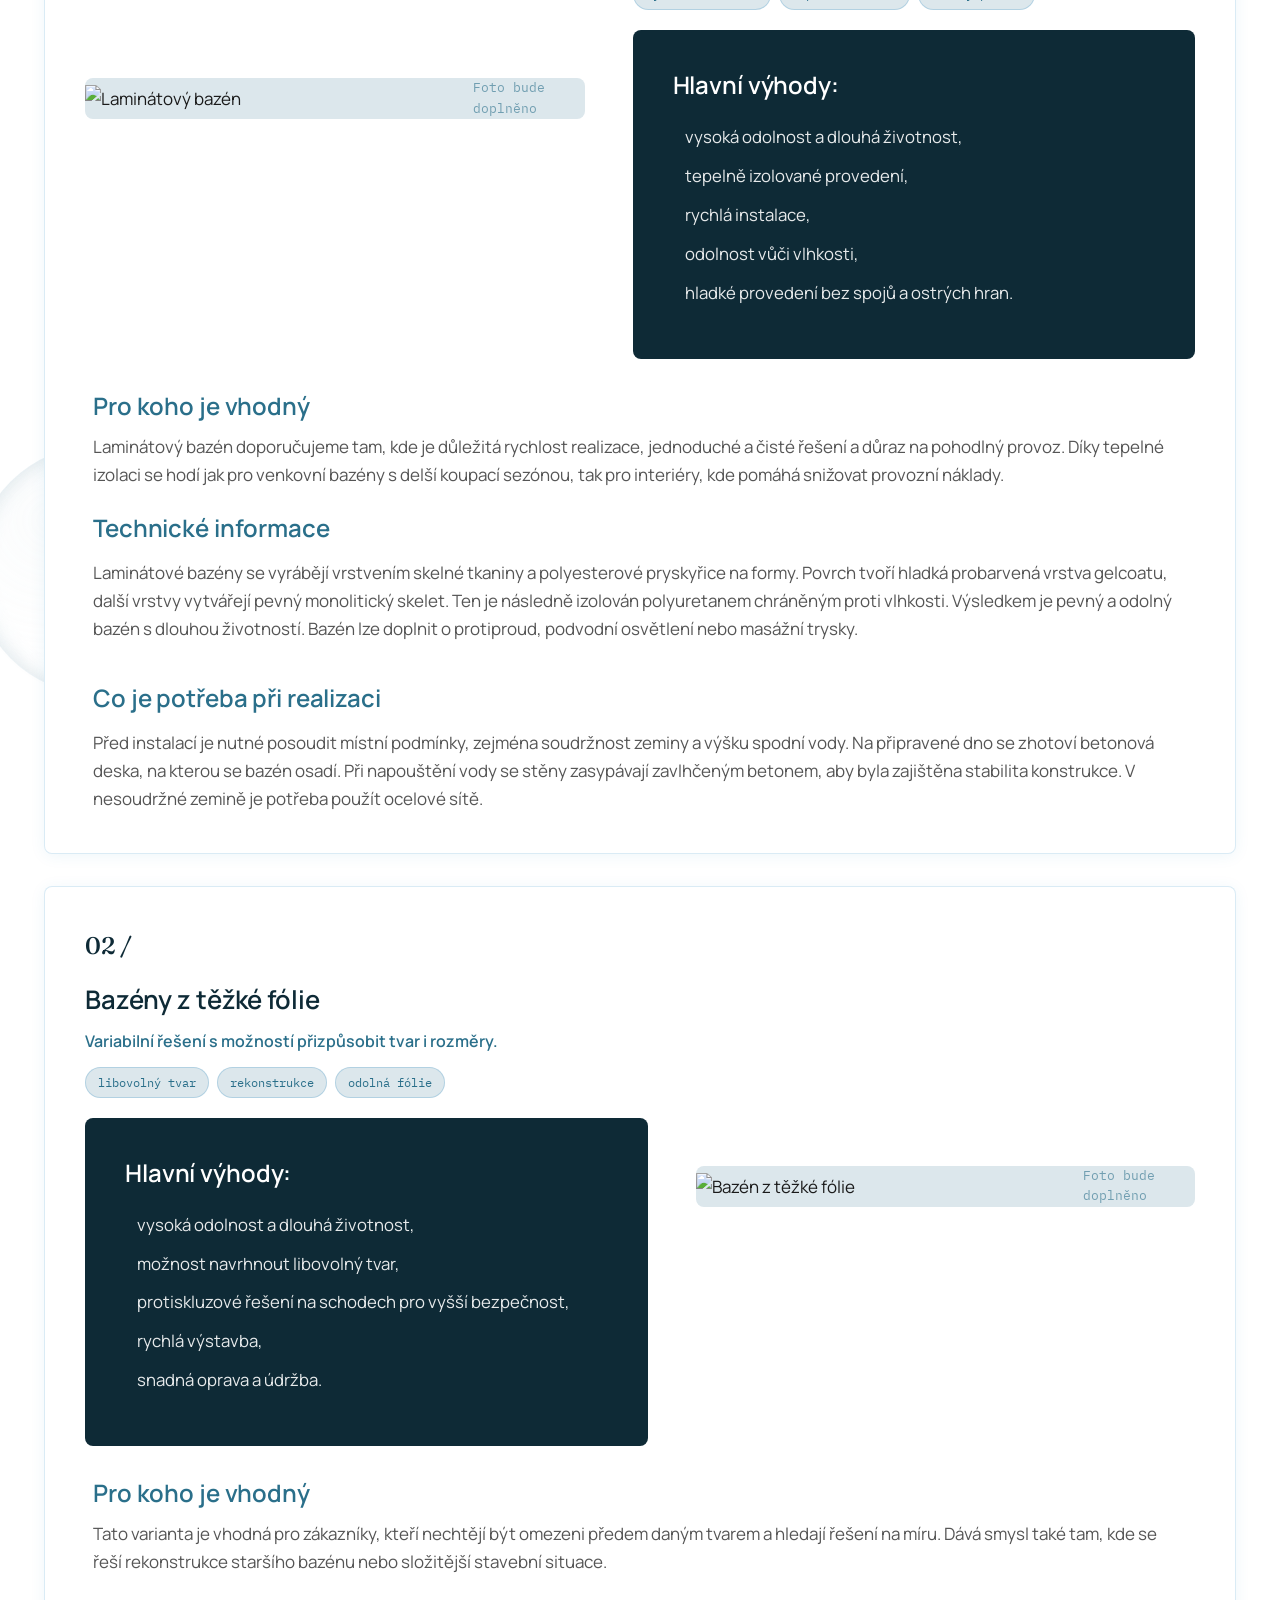
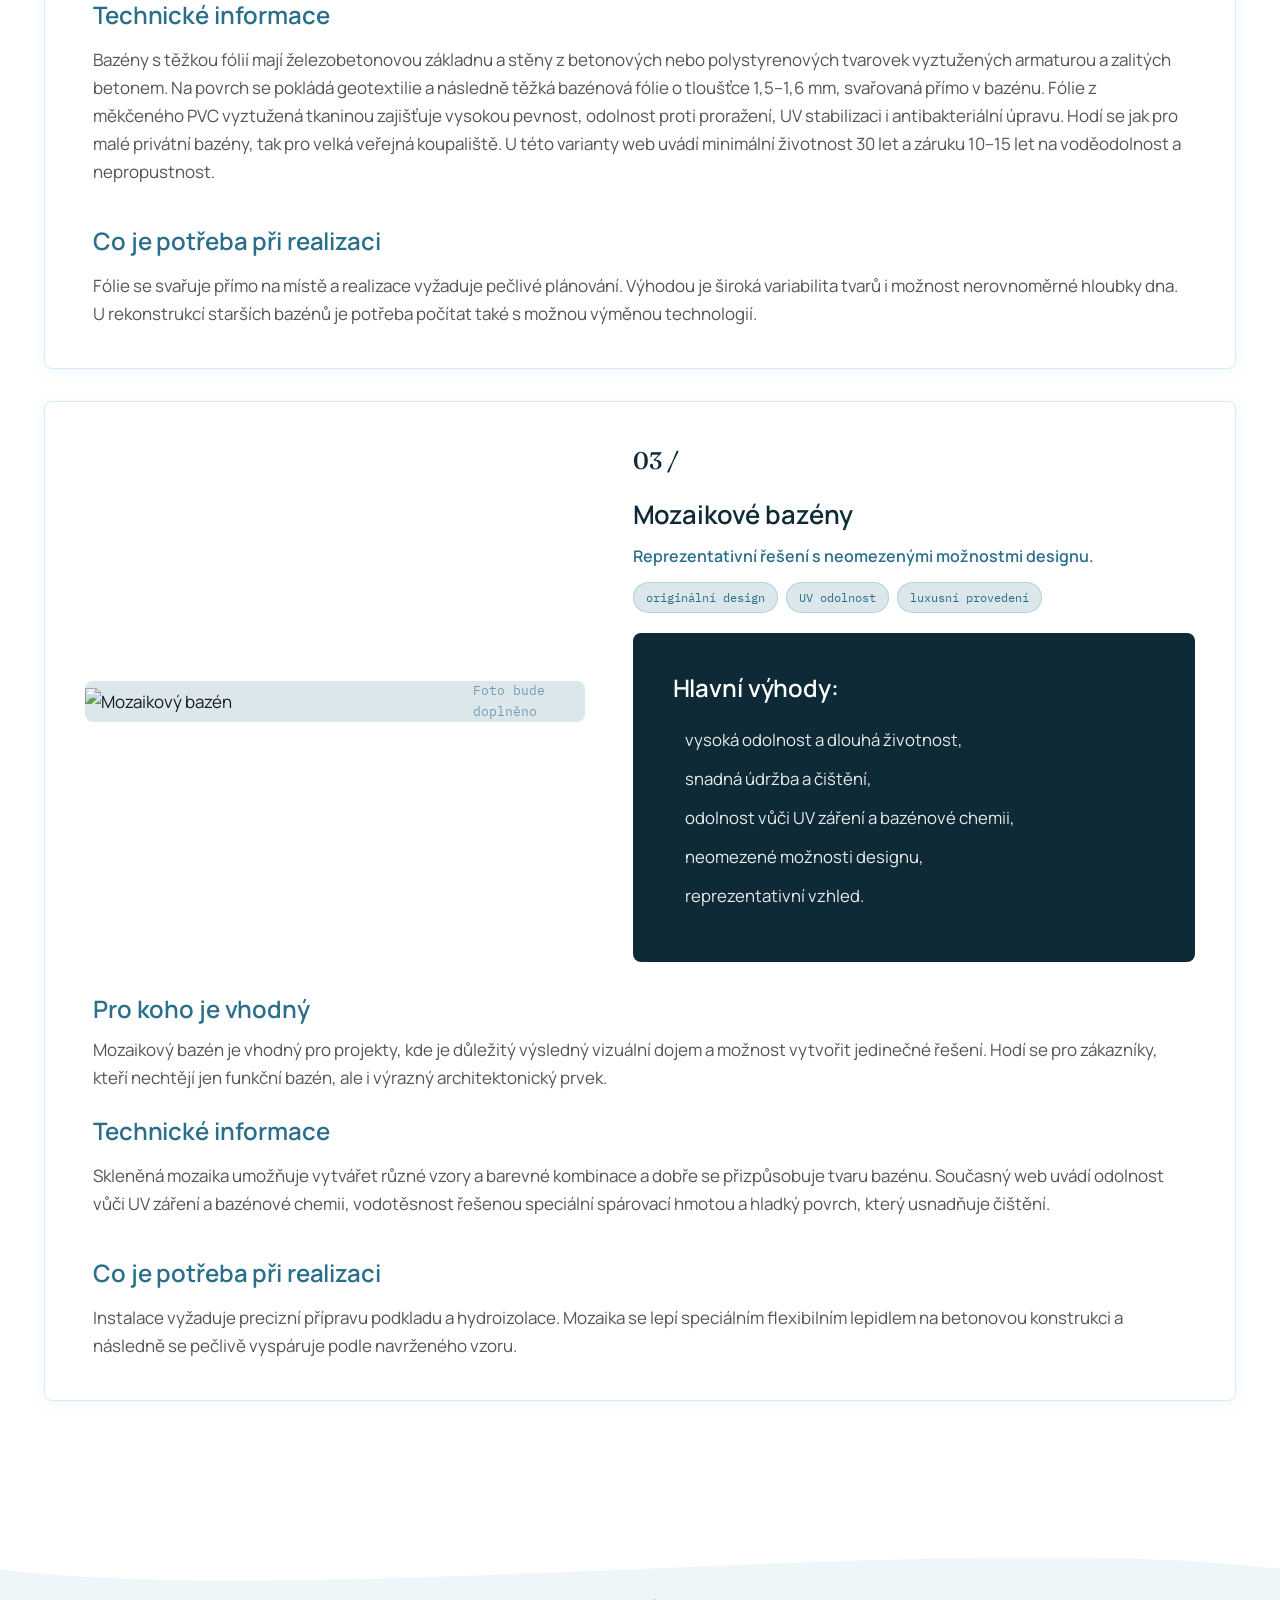
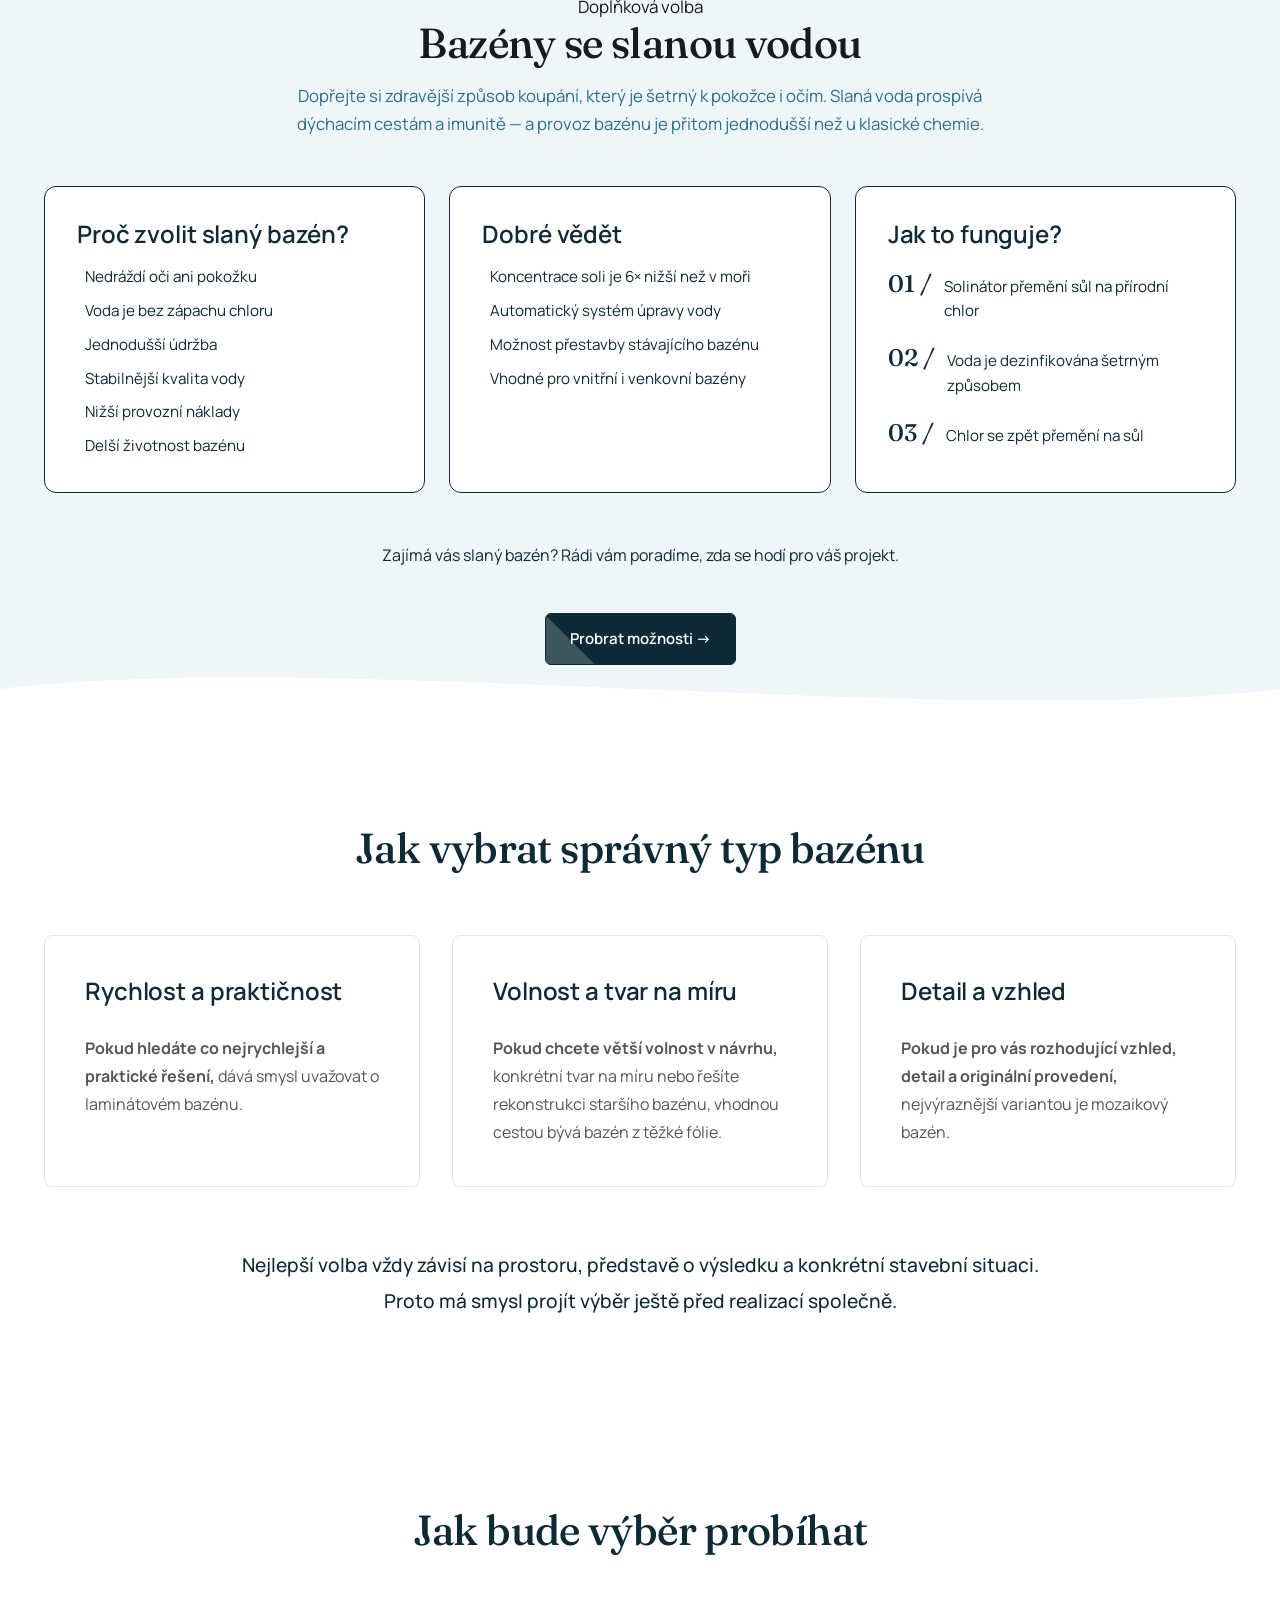
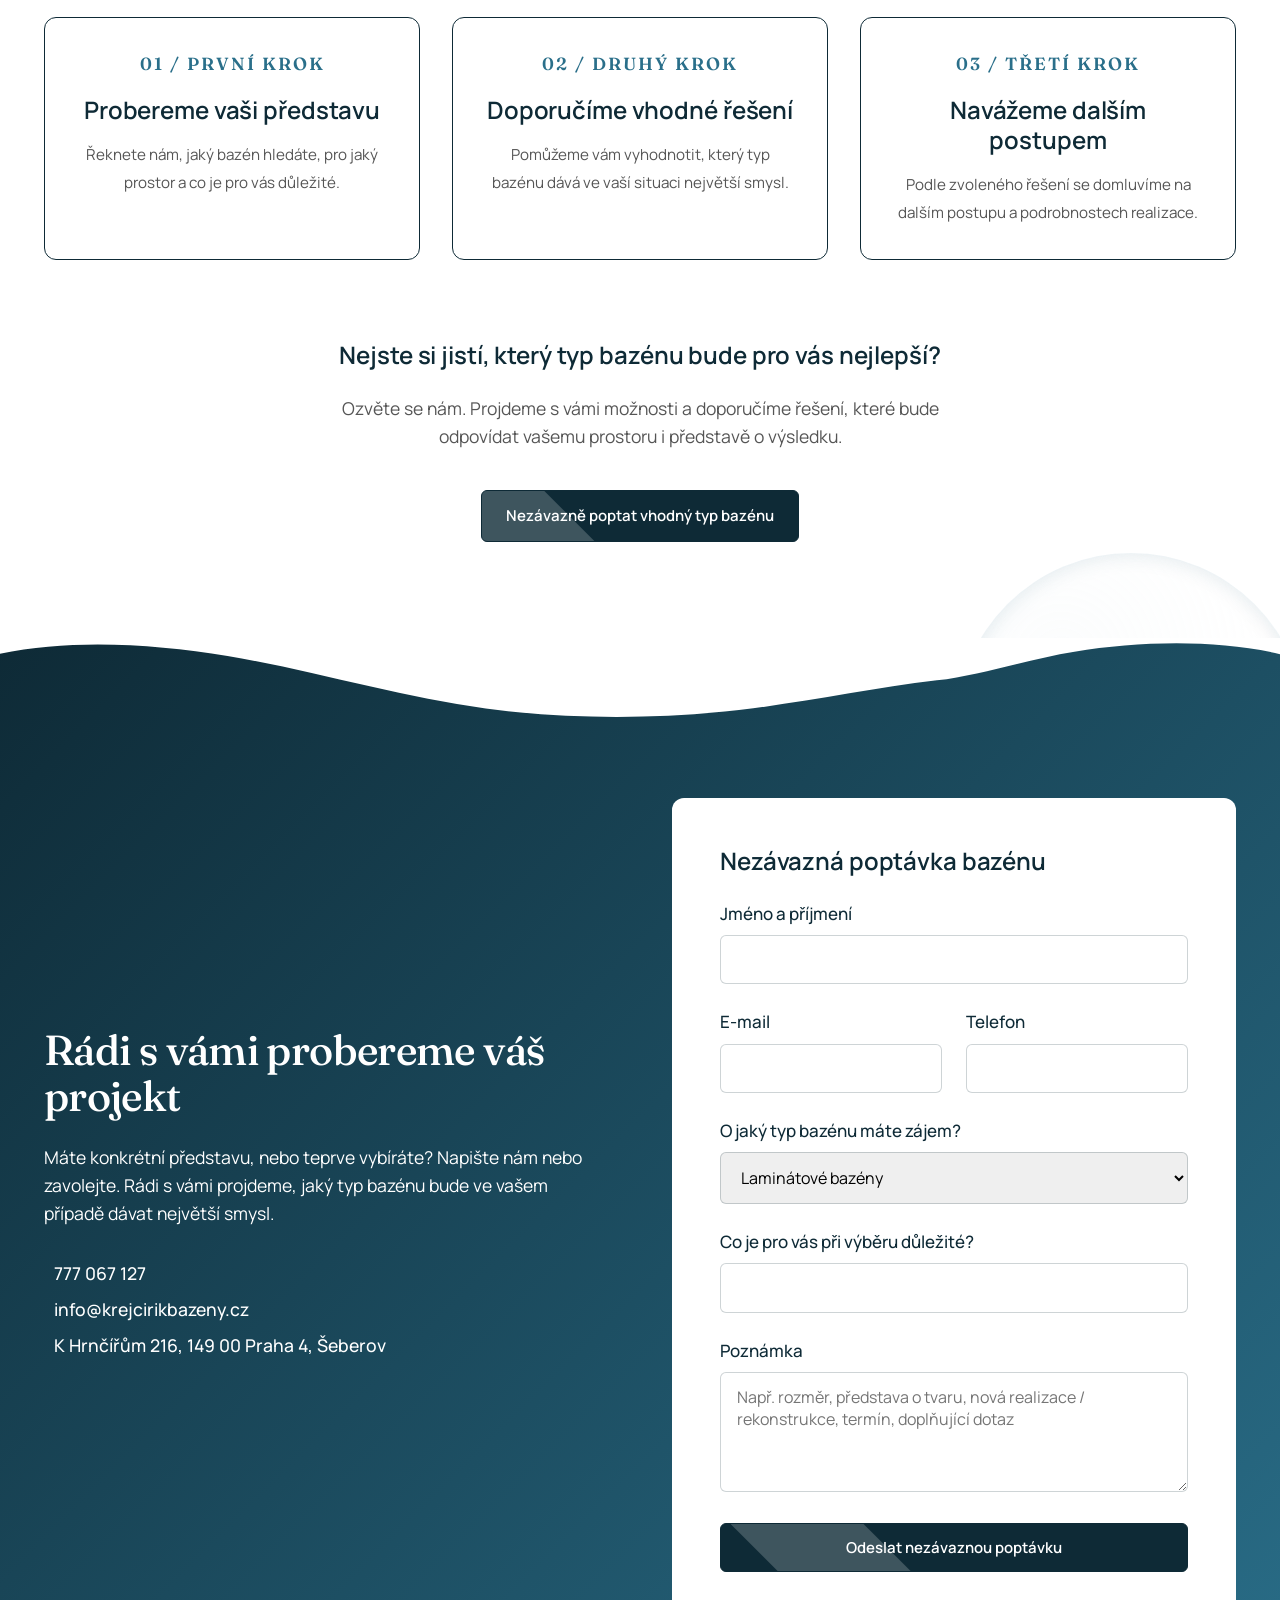
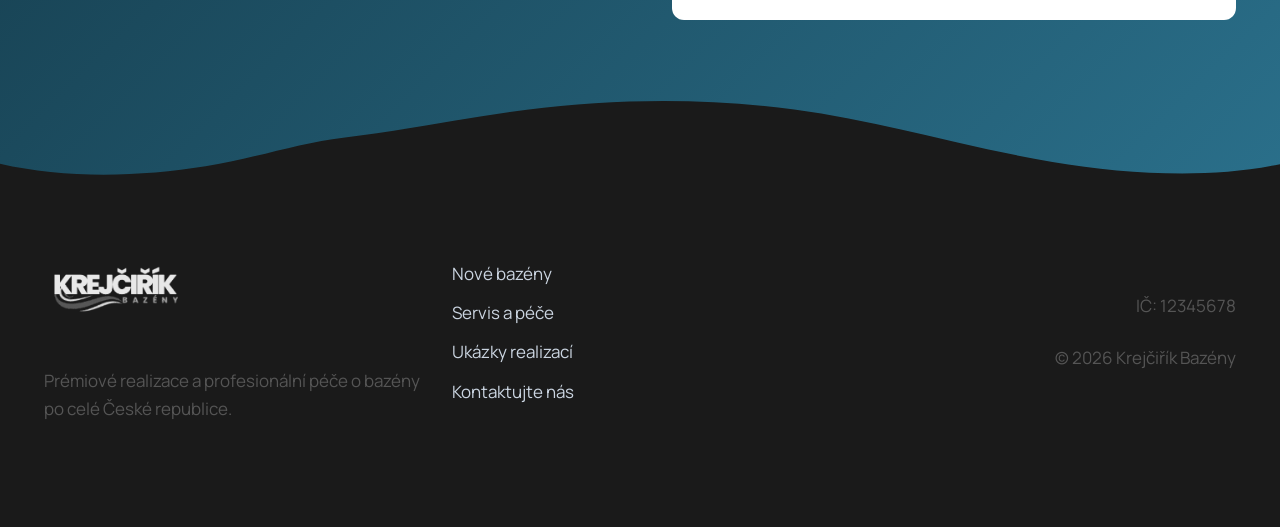
==== commit e7422bea: "Remove Čistá voda nav link from all pages" ====
--- a/bazeny.html
+++ b/bazeny.html
@@ -77,7 +77,6 @@
                 <a href="bazeny.html">Bazény</a>
                 <a href="servis.html">Servis a péče</a>
                 <a href="unik-vody.html">Únik vody</a>
-                <a href="index.html#cista-voda">Čistá voda</a>
                 <a href="index.html#realizace">Ukázka naší práce</a>
                 <a href="o-nas.html">O nás</a>
                 <a href="#kontakt-cta">Kontakt</a>
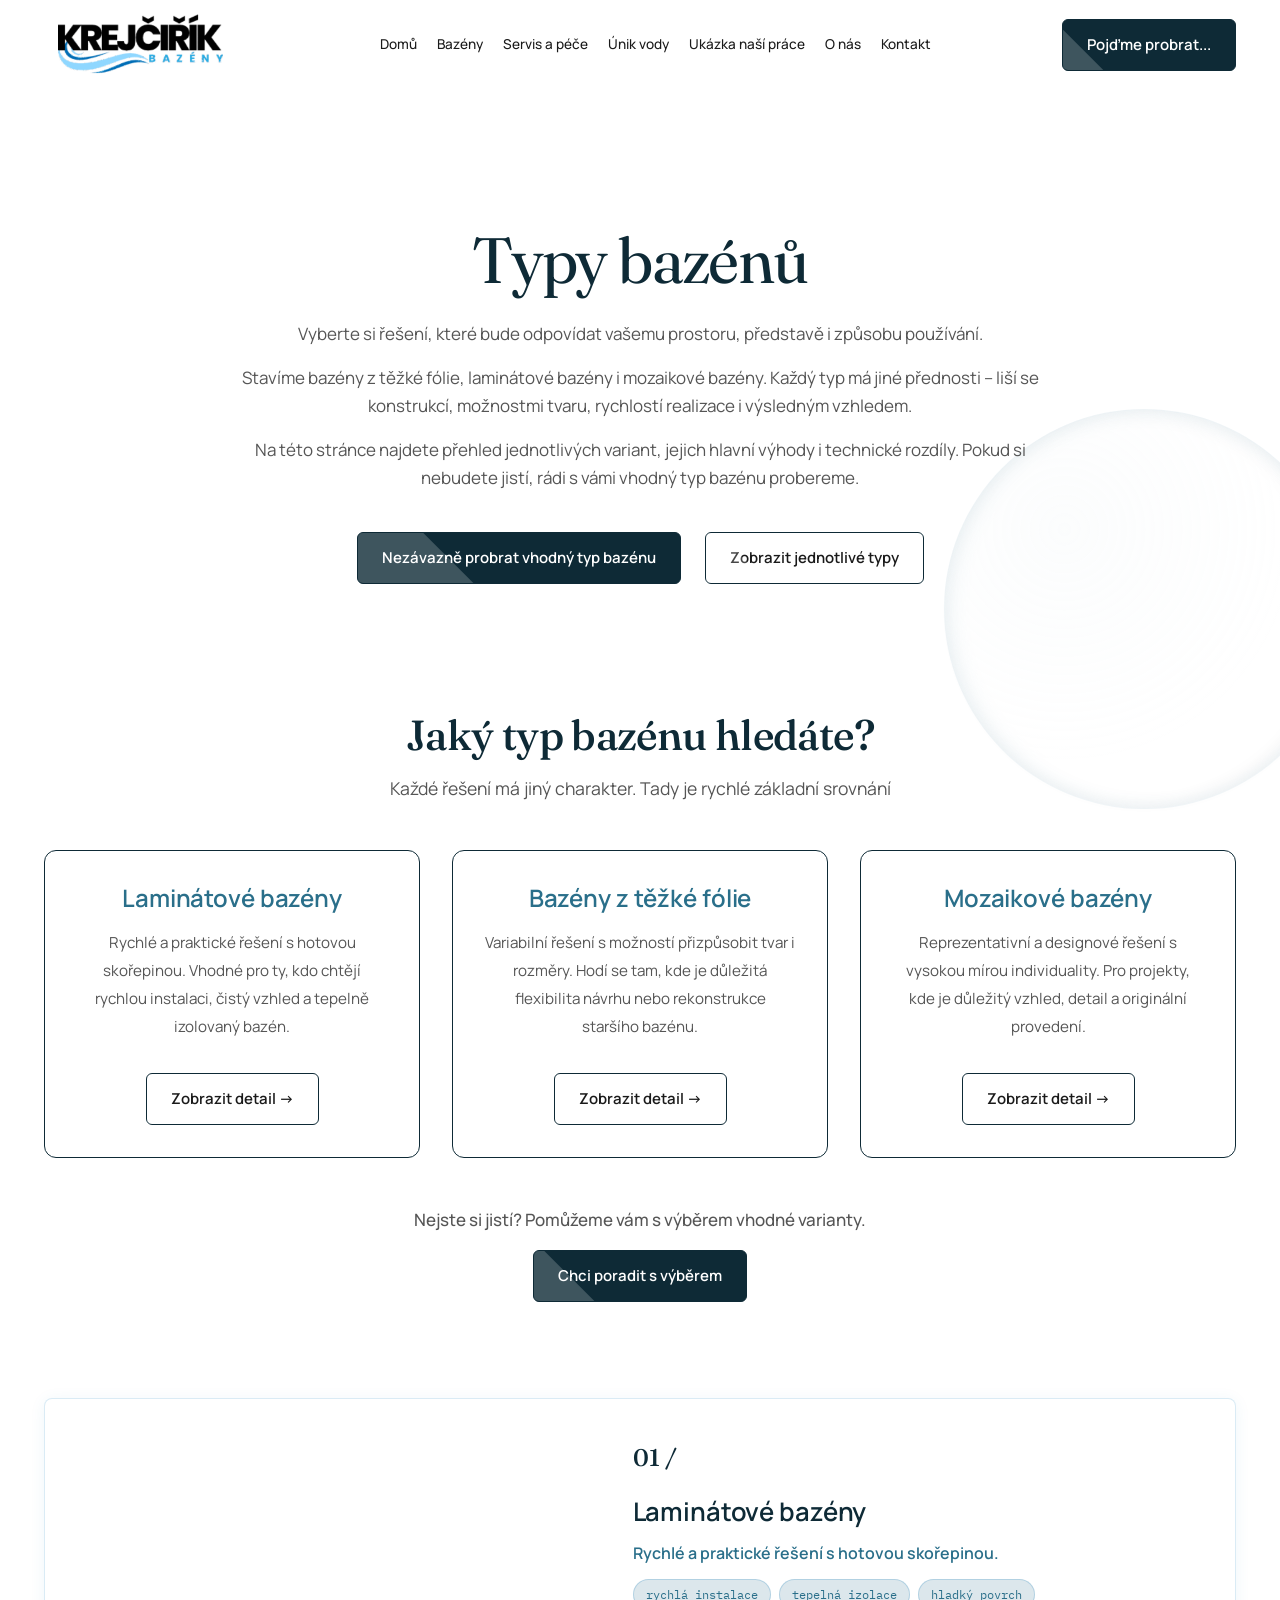
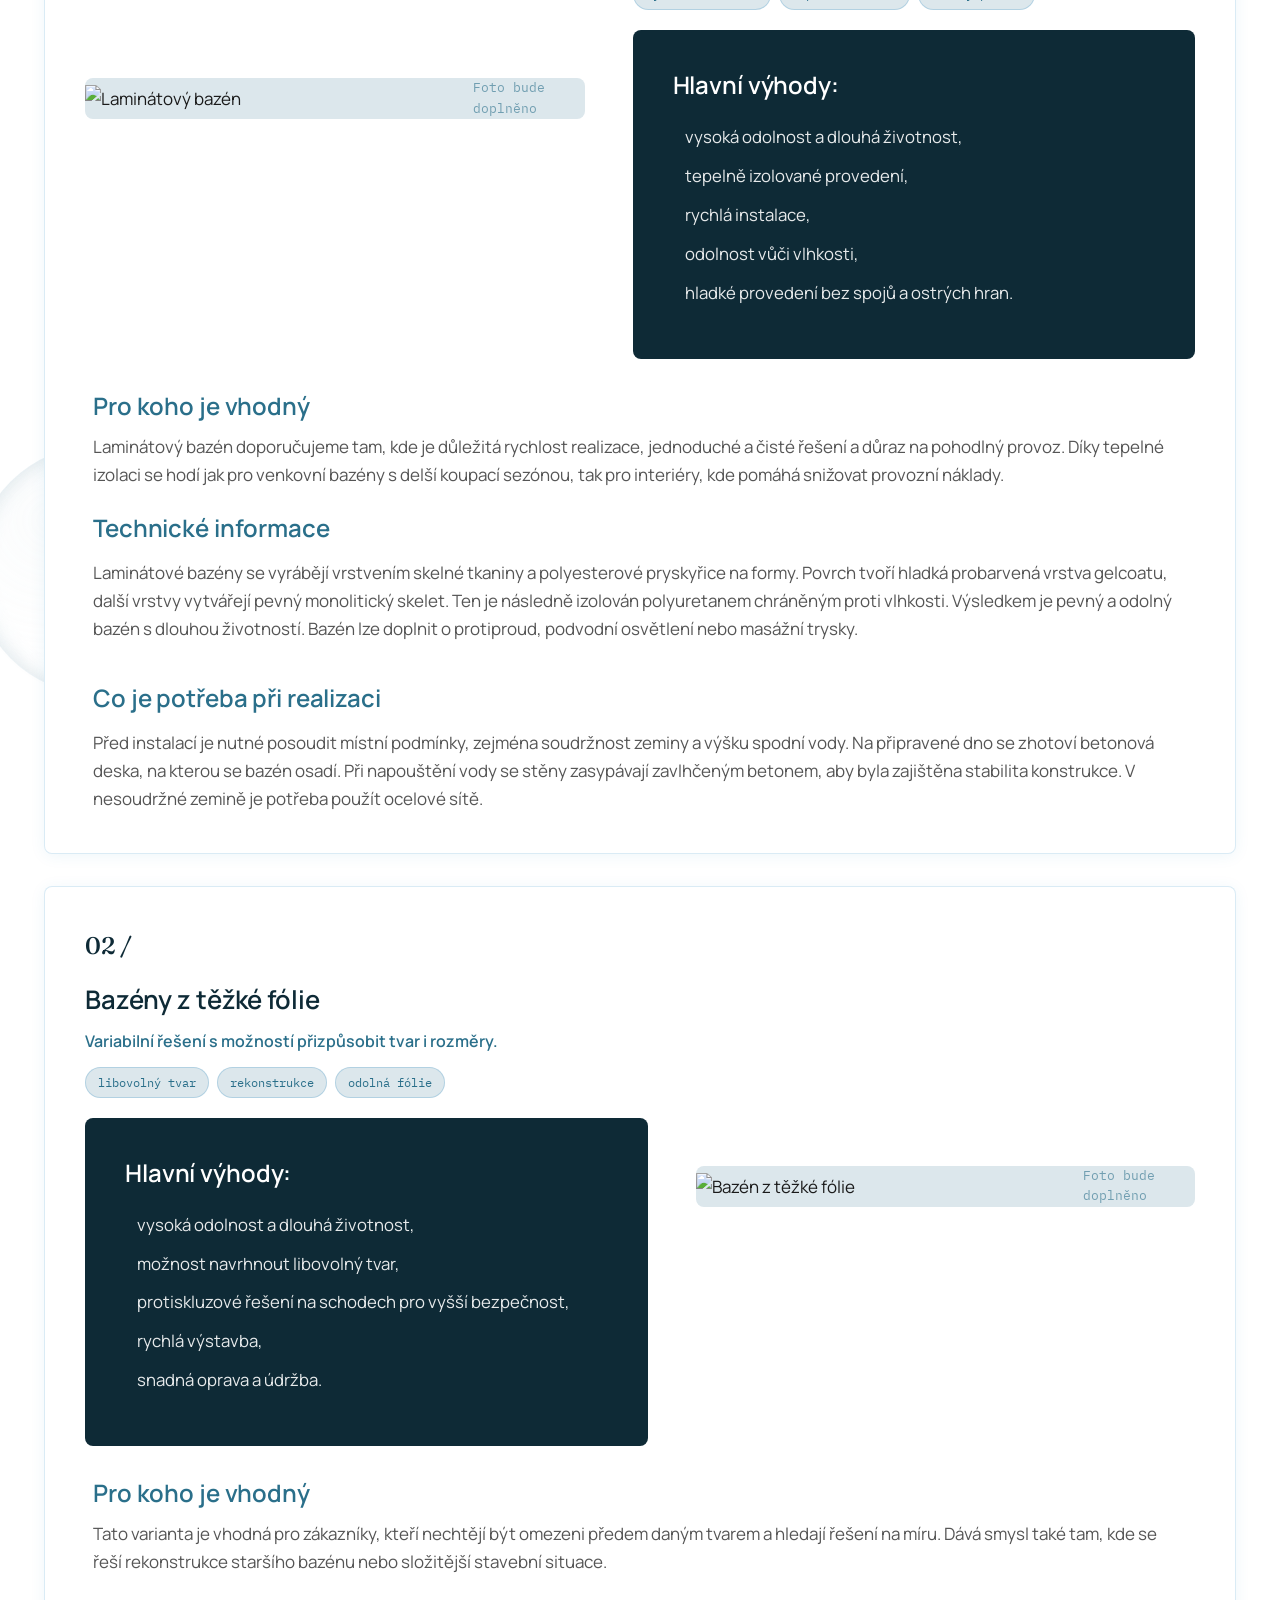
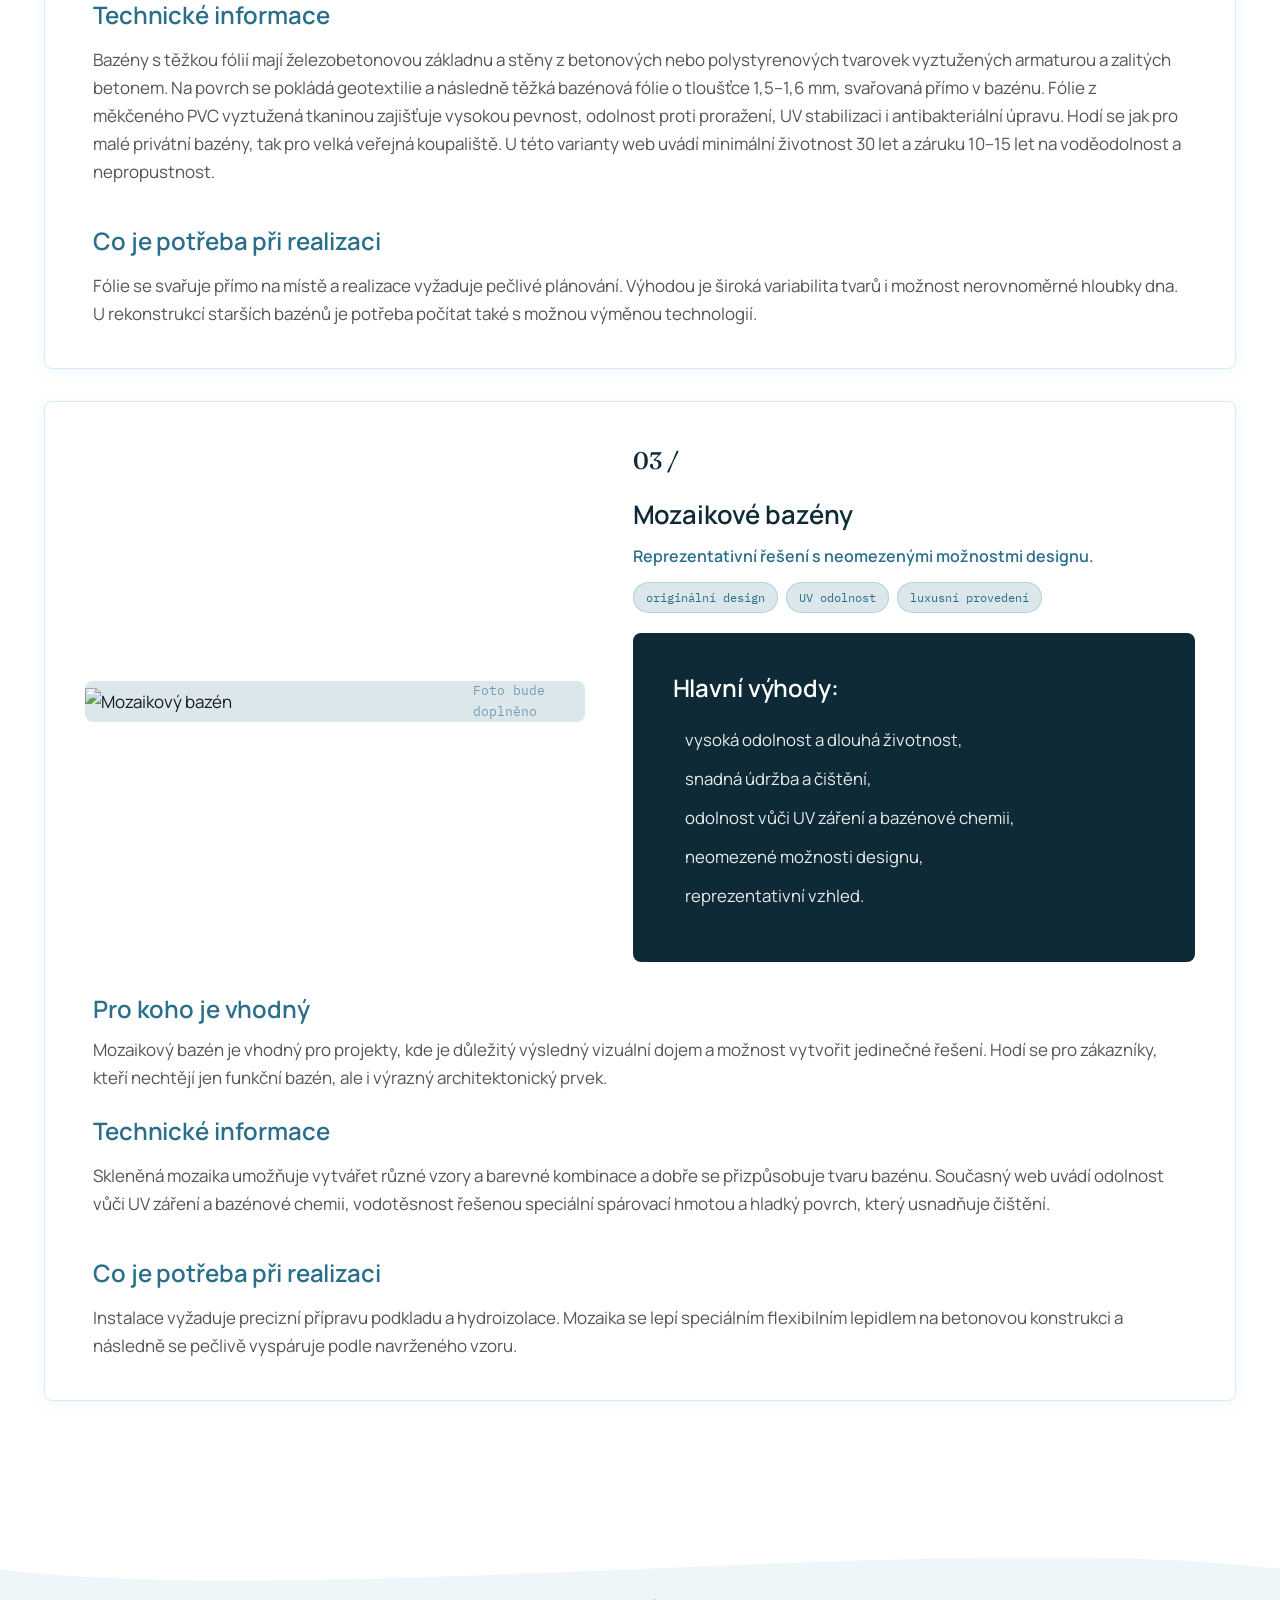
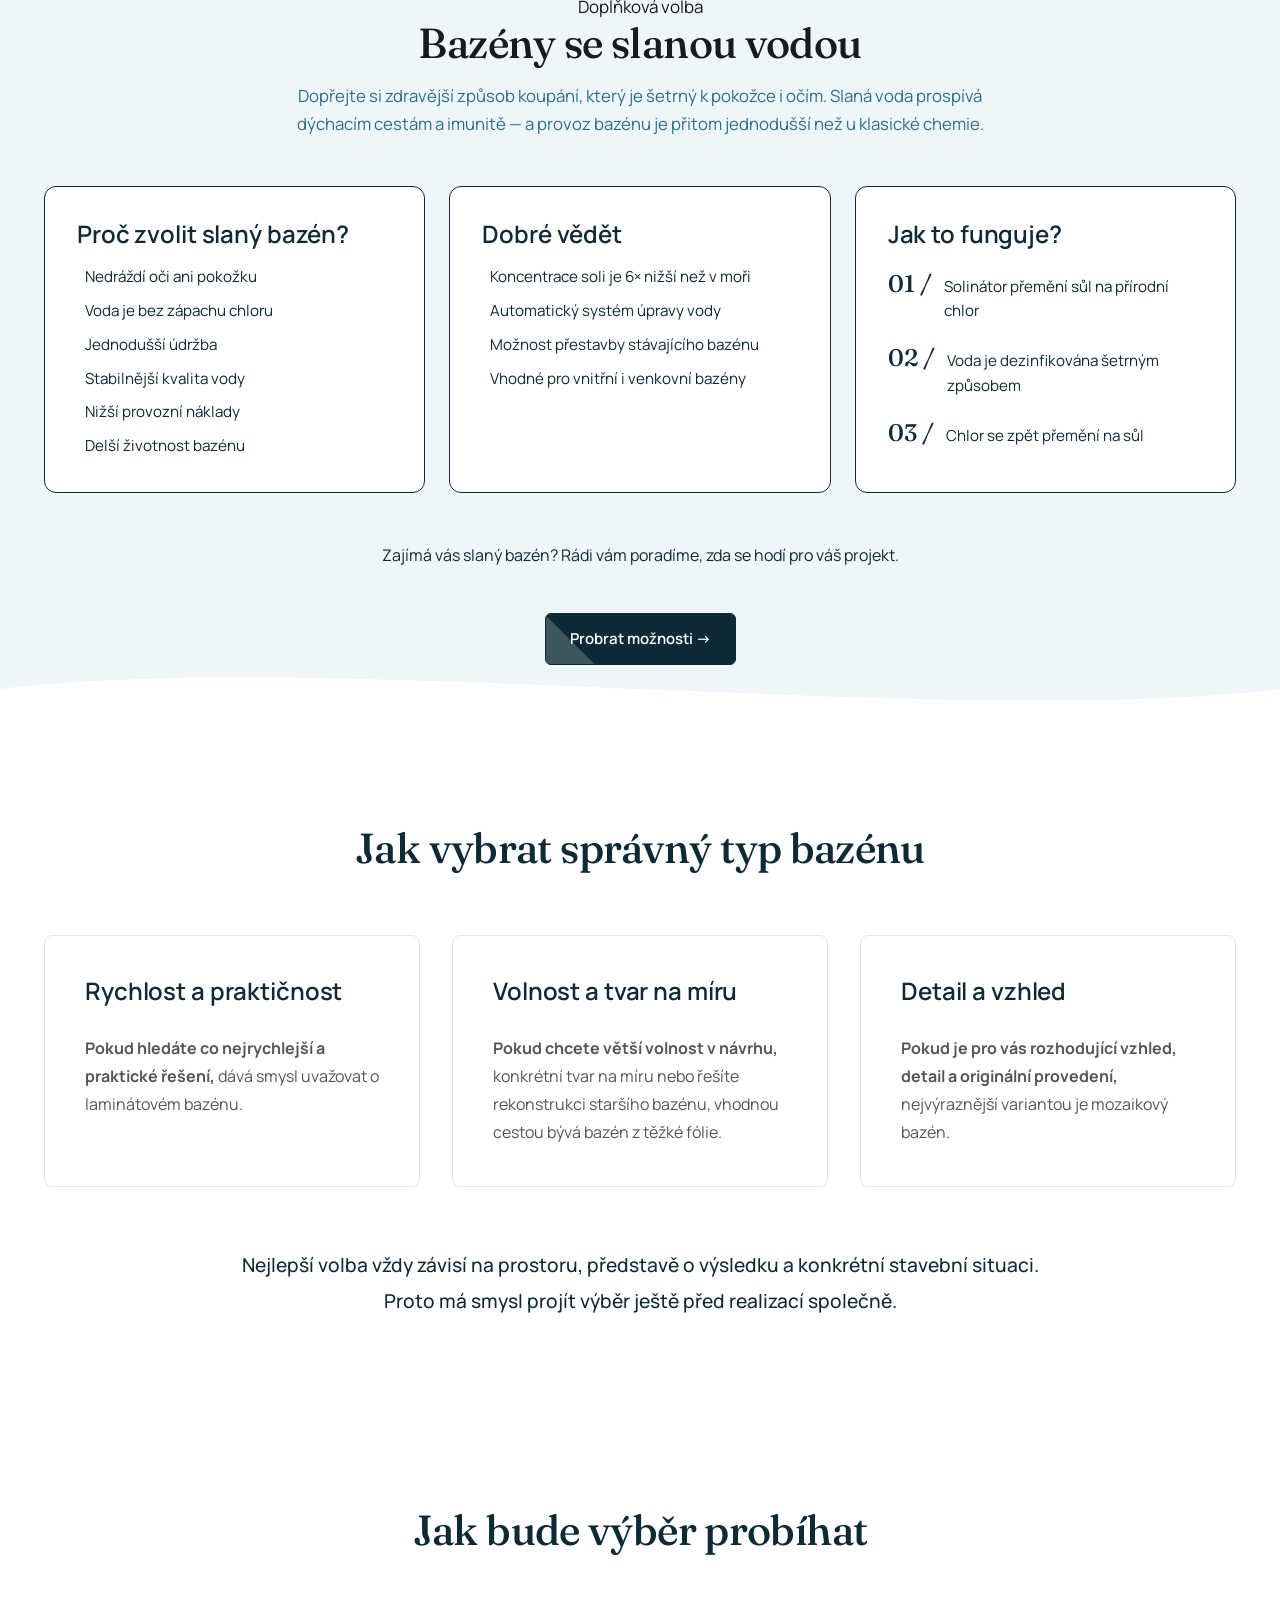
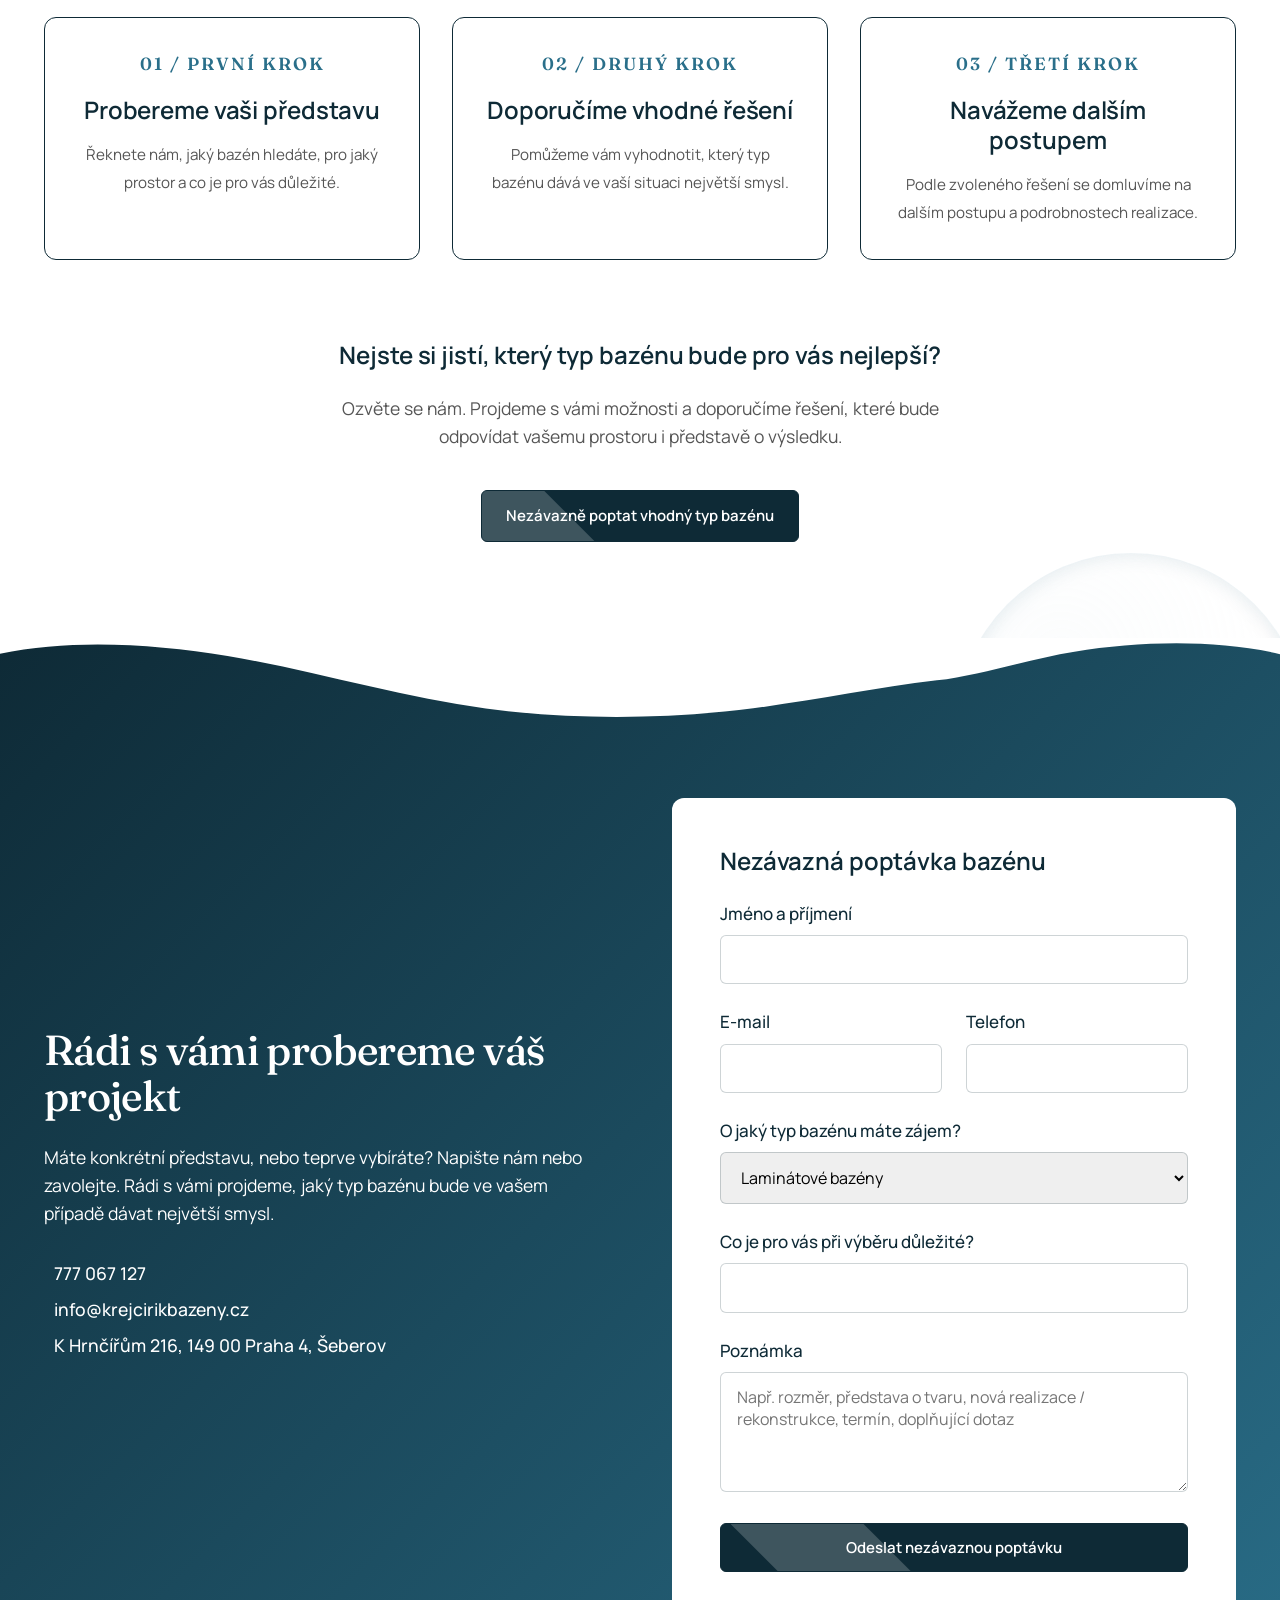
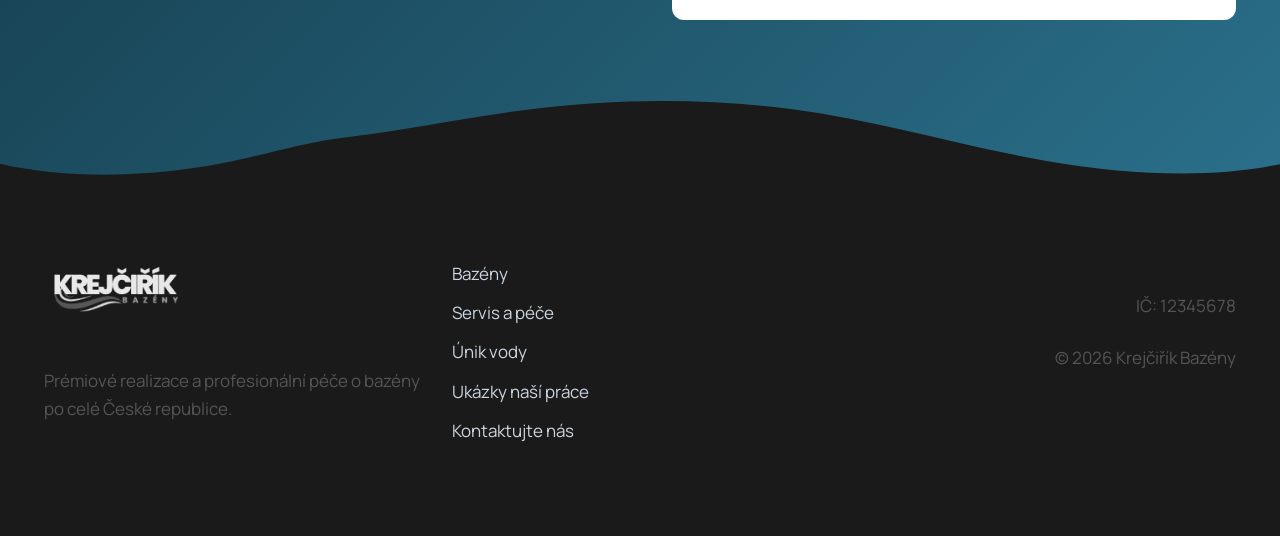
==== commit 1fd901f8: "Update footer nav: Bazény, add Únik vody, rename to Ukázky naší práce" ====
--- a/bazeny.html
+++ b/bazeny.html
@@ -466,9 +466,10 @@
                 <p class="footer-claim mt-4">Prémiové realizace a profesionální péče o bazény po celé České republice.</p>
             </div>
             <div class="footer-nav">
-                <a href="index.html#bazeny">Nové bazény</a>
-                <a href="index.html#servis">Servis a péče</a>
-                <a href="index.html#realizace">Ukázky realizací</a>
+                <a href="bazeny.html">Bazény</a>
+                <a href="servis.html">Servis a péče</a>
+                <a href="unik-vody.html">Únik vody</a>
+                <a href="index.html#realizace">Ukázky naší práce</a>
                 <a href="#kontakt-cta">Kontaktujte nás</a>
             </div>
             <div class="footer-legal text-right">
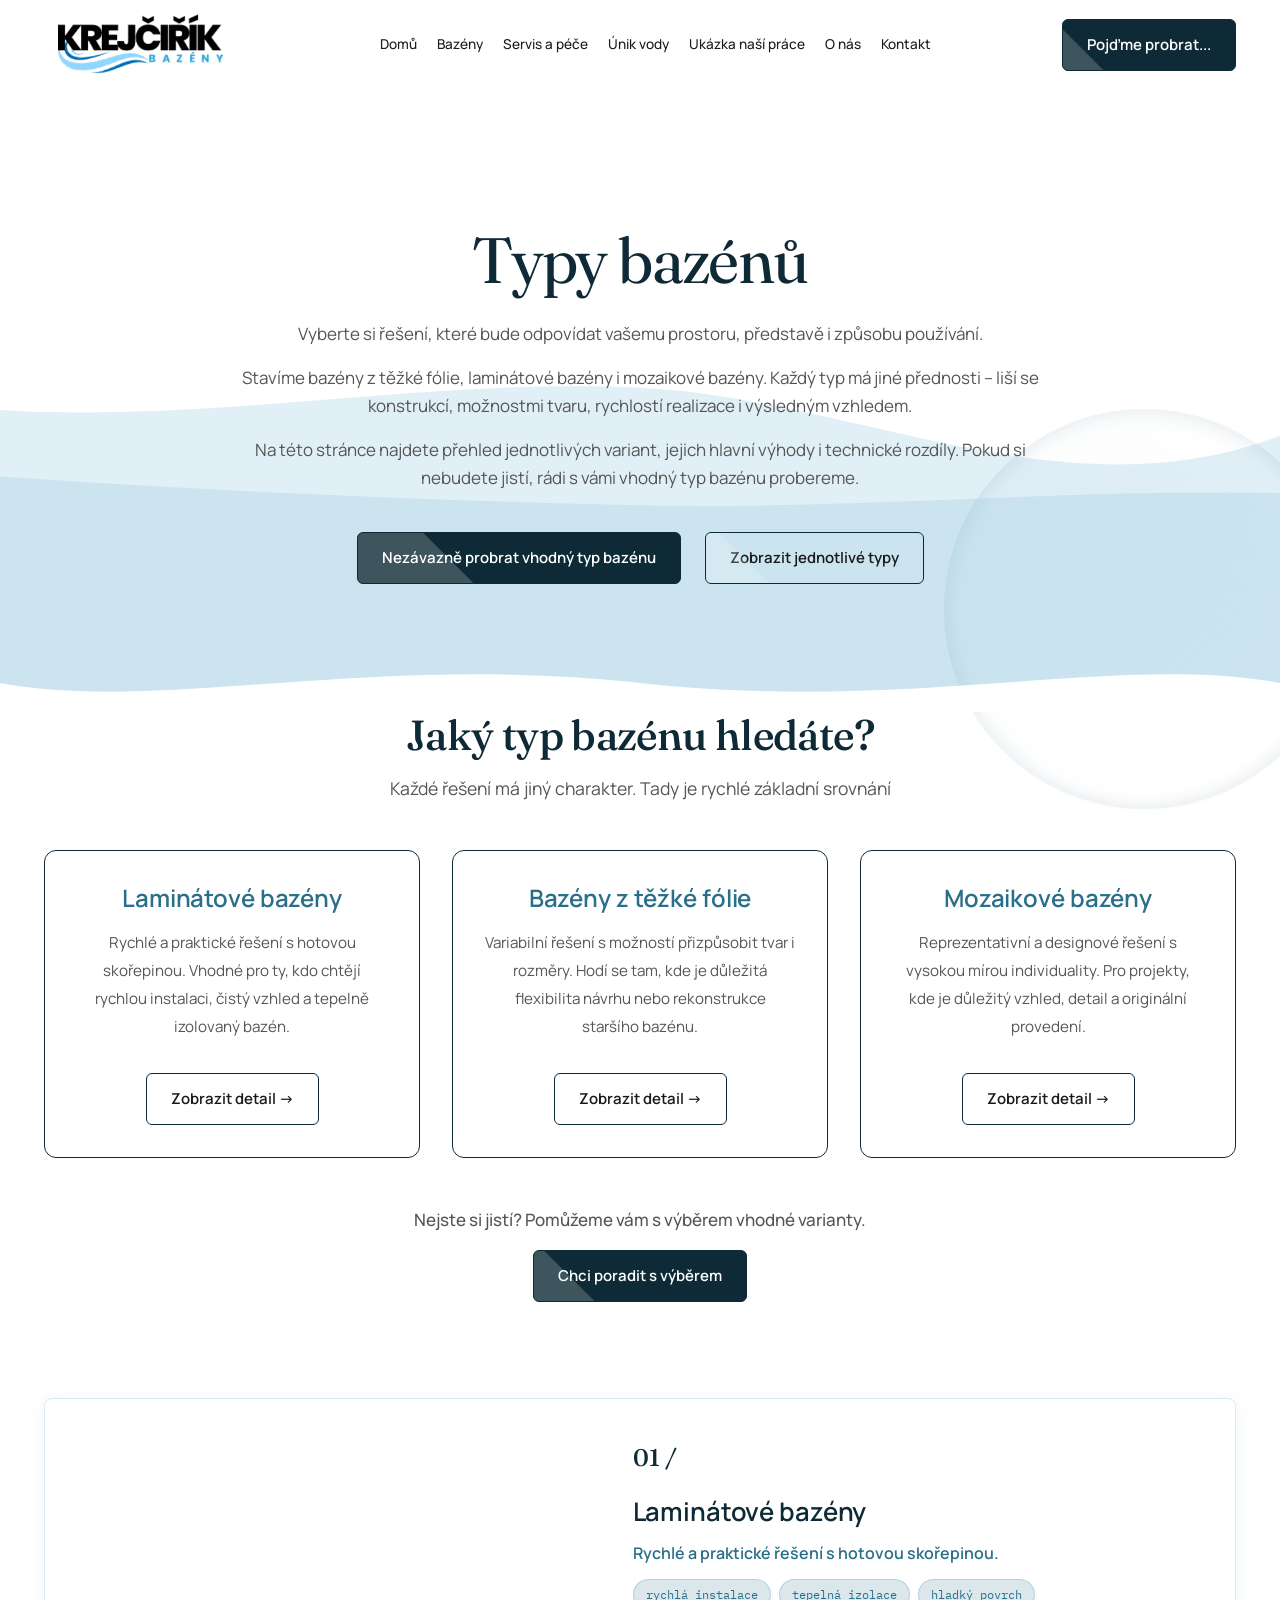
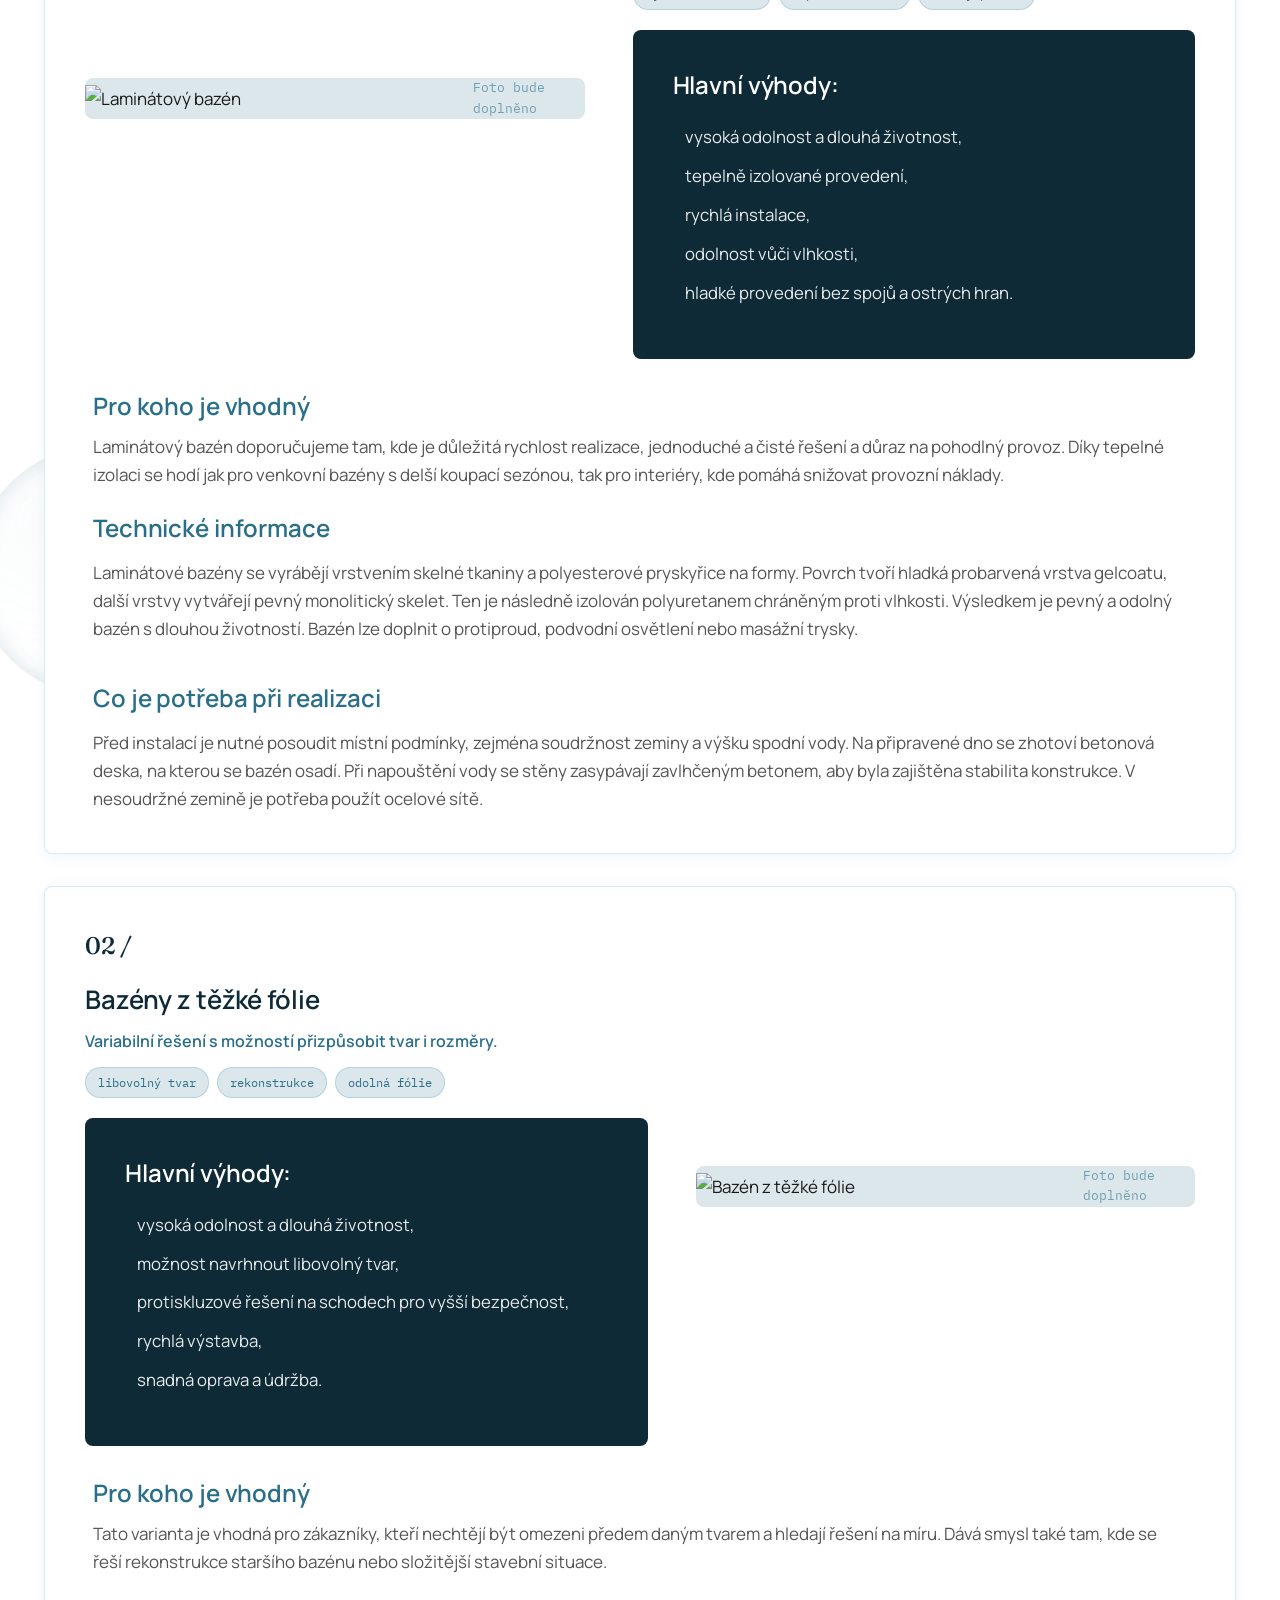
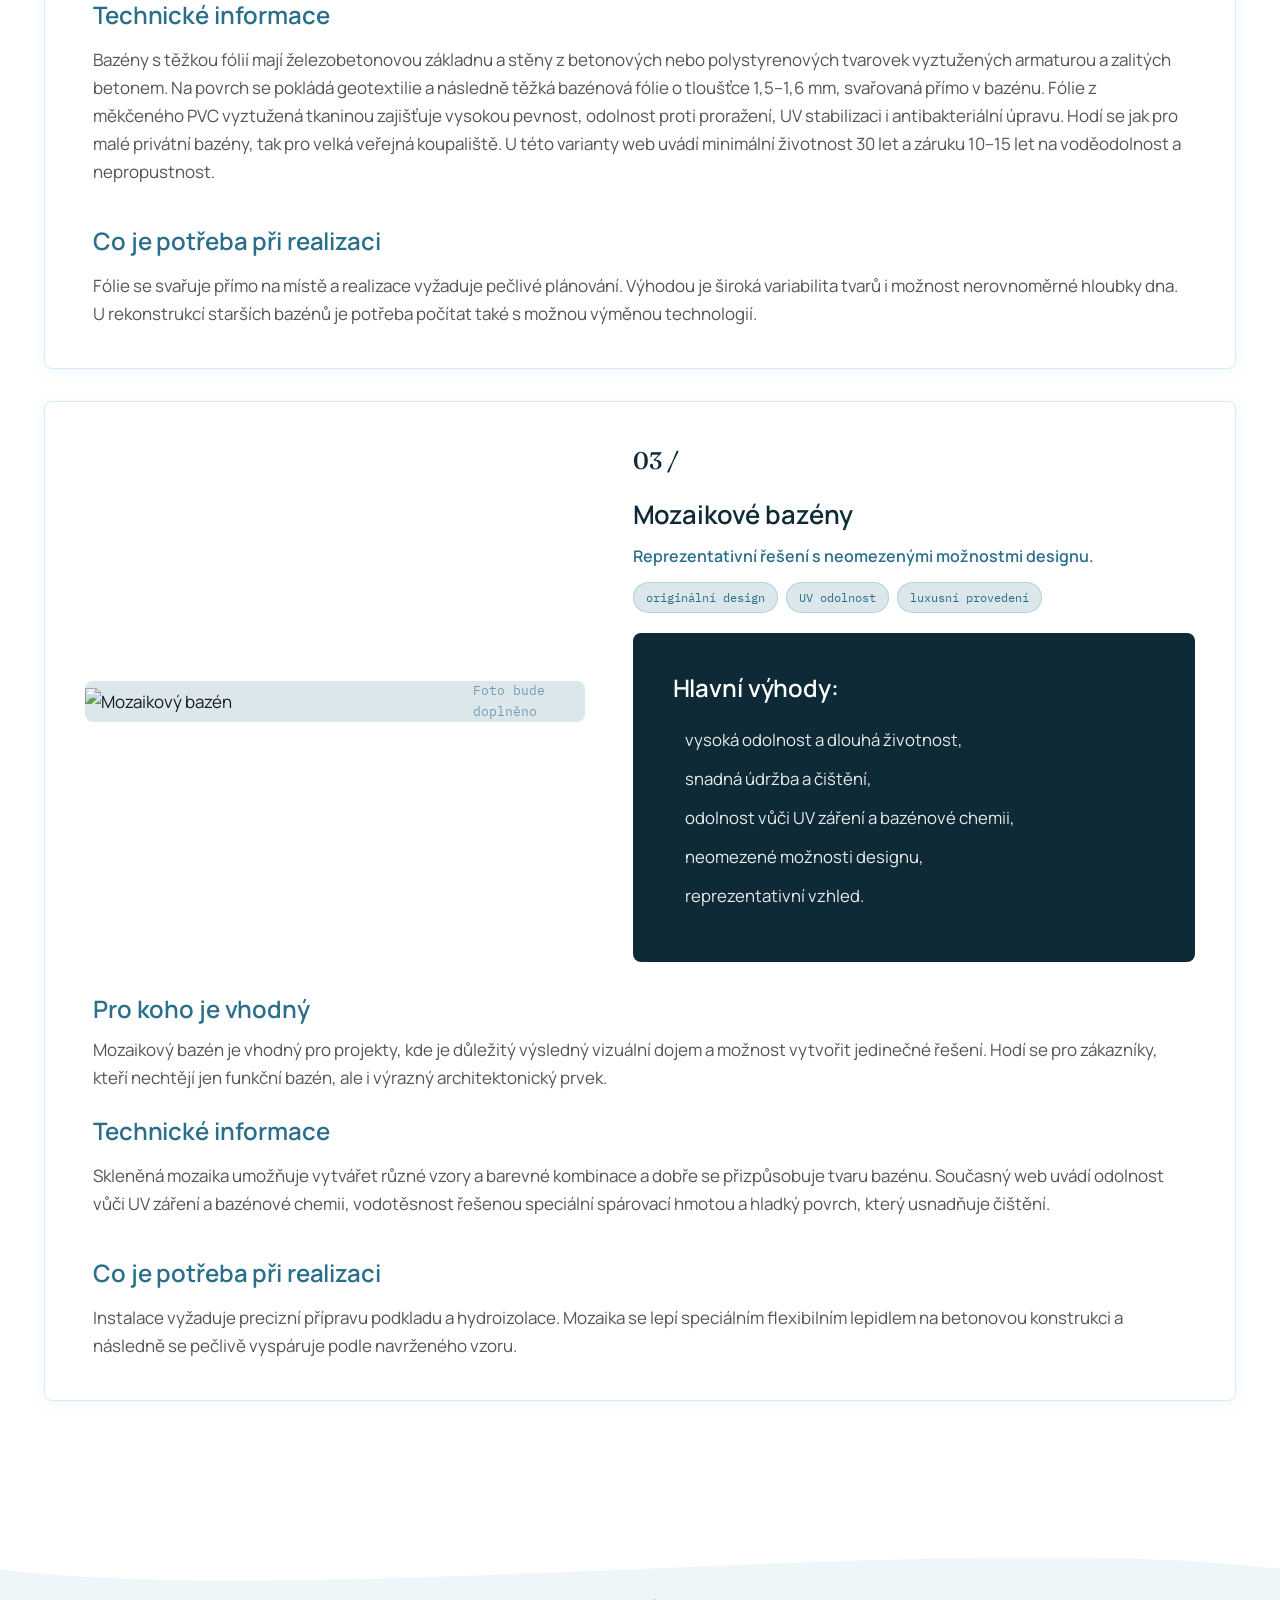
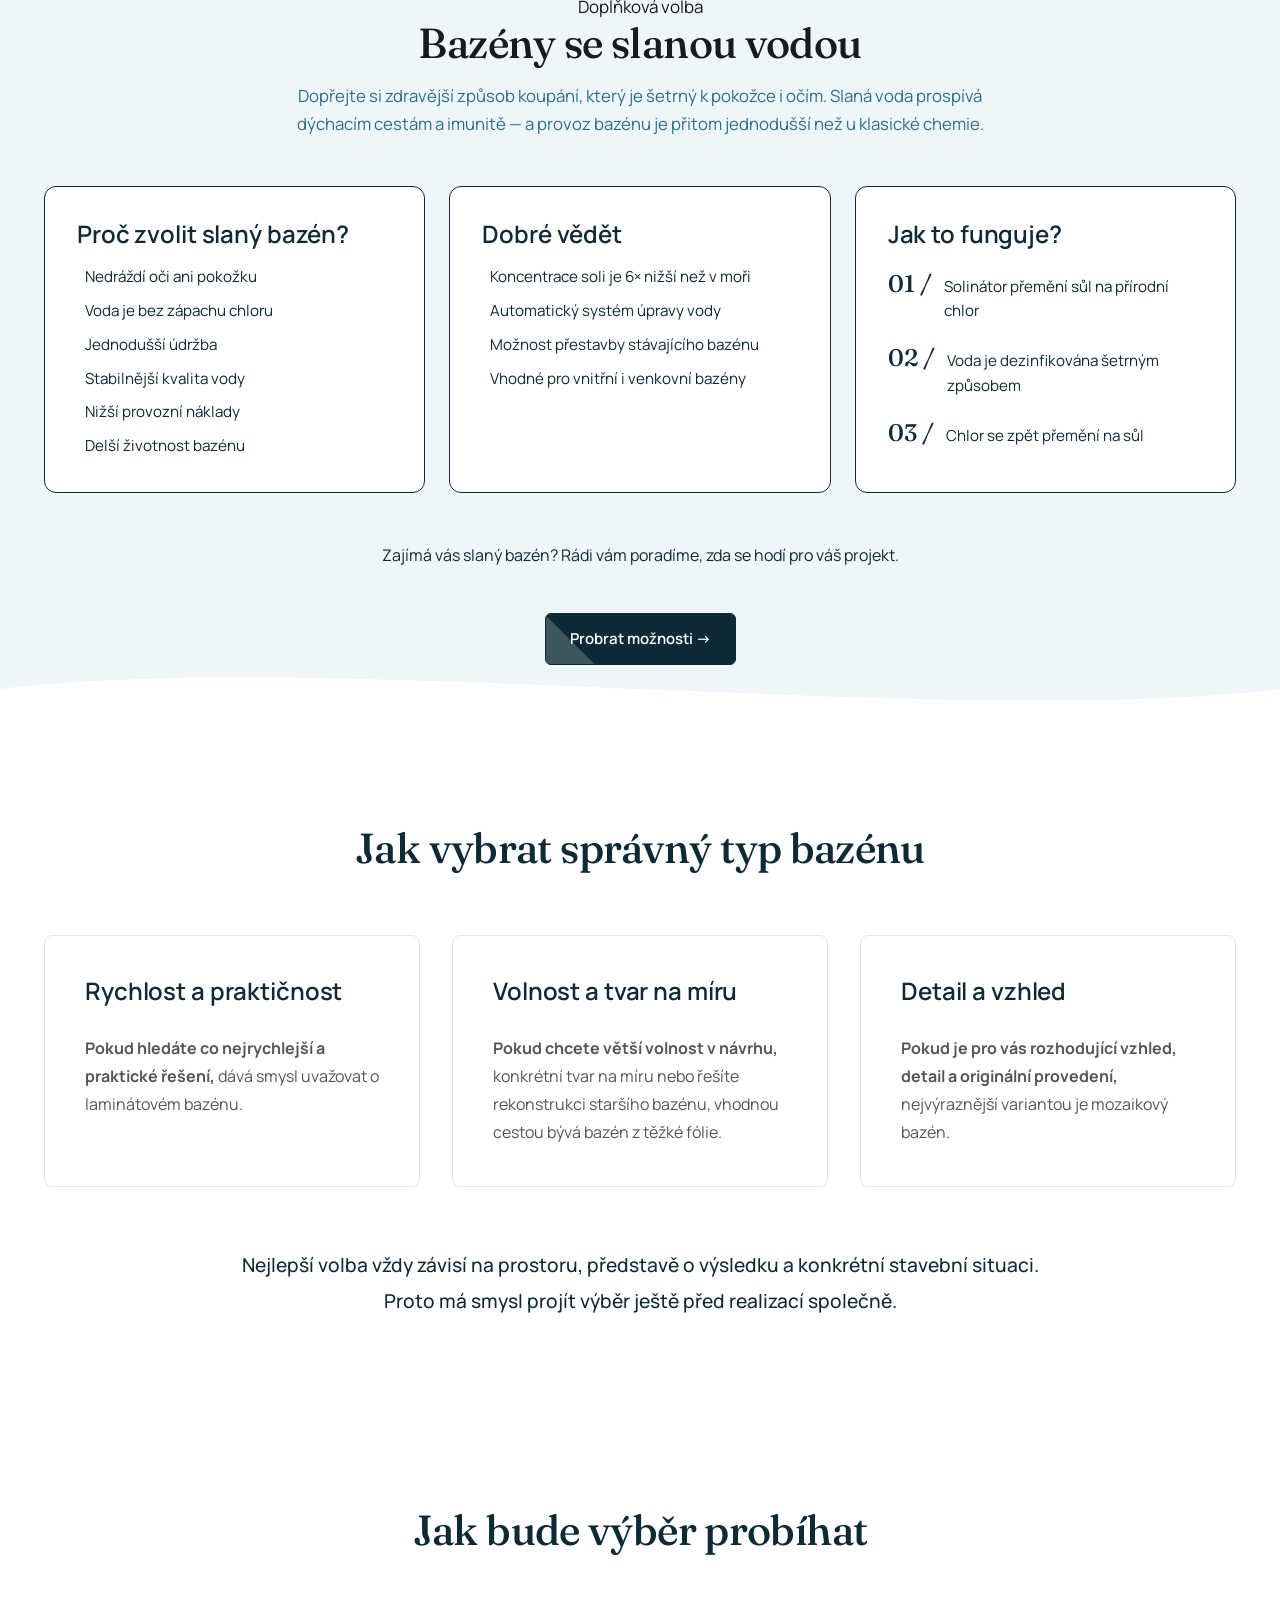
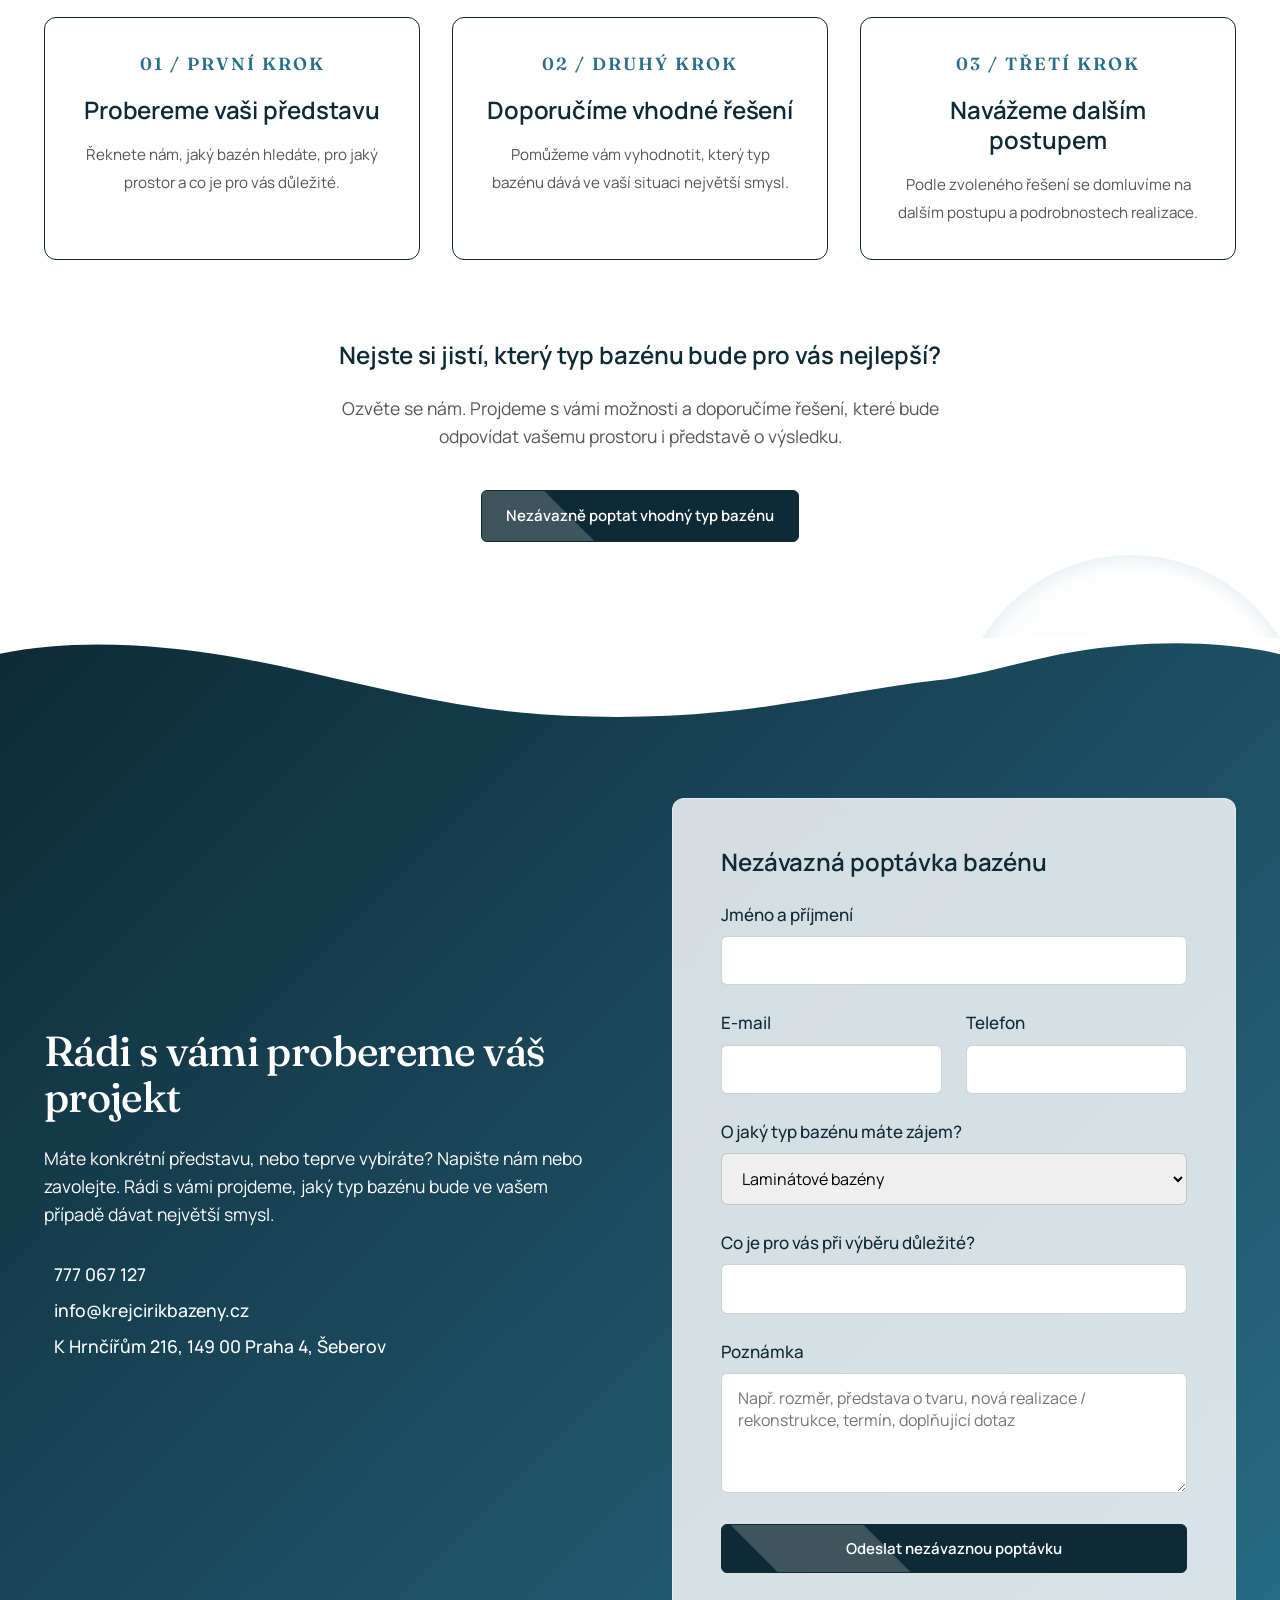
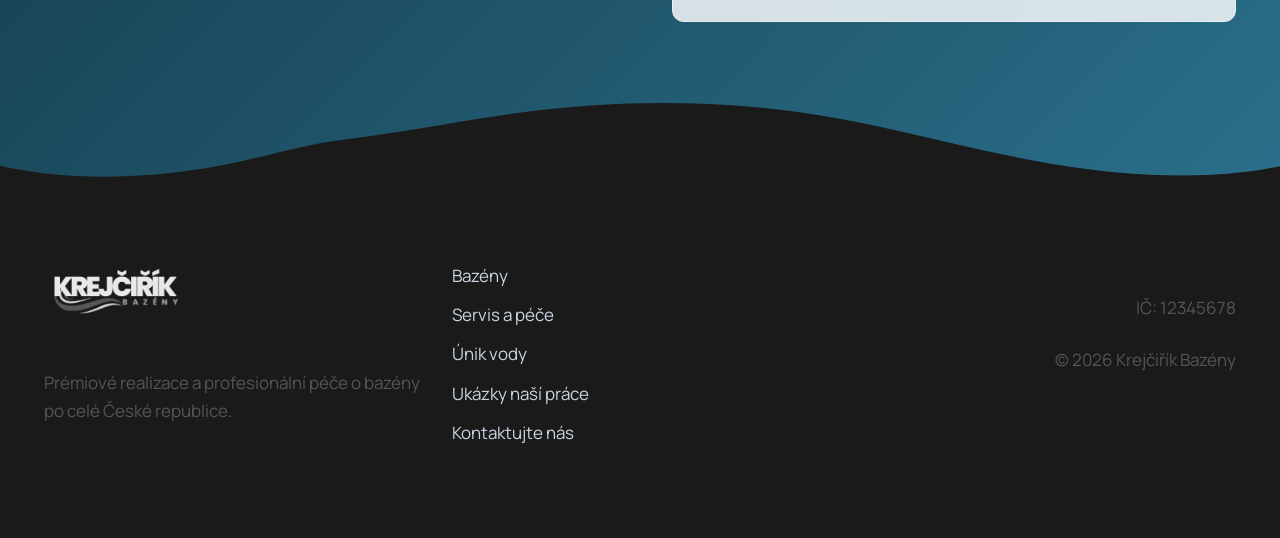
==== commit 772ef404: "Add animated hero waves and wave-hero-bottom to bazeny.html and servis.html" ====
--- a/bazeny.html
+++ b/bazeny.html
@@ -95,7 +95,23 @@
 
         <!-- Hero sekce podstránky -->
         <section class="hero relative" style="padding: 14rem 0 8rem; background: transparent;">
-            <div class="container" data-aos="fade-up">
+            <svg class="hero-wave" viewBox="0 0 1440 320" preserveAspectRatio="none" aria-hidden="true" focusable="false">
+                <path class="hero-wave-back" fill="var(--color-logo-dark)" opacity="0.12"
+                    d="M0,180 C240,220 480,140 720,170 C960,200 1200,250 1440,200 L1440,320 L0,320 Z">
+                    <animate attributeName="d" dur="11s" repeatCount="indefinite"
+                        values="M0,180 C240,220 480,140 720,170 C960,200 1200,250 1440,200 L1440,320 L0,320 Z;
+                                M0,190 C240,150 480,210 720,180 C960,150 1200,210 1440,190 L1440,320 L0,320 Z;
+                                M0,180 C240,220 480,140 720,170 C960,200 1200,250 1440,200 L1440,320 L0,320 Z" />
+                </path>
+                <path class="hero-wave-front" fill="var(--color-logo-light)" opacity="0.20"
+                    d="M0,220 C240,180 480,260 720,230 C960,200 1200,240 1440,210 L1440,320 L0,320 Z">
+                    <animate attributeName="d" dur="8s" repeatCount="indefinite"
+                        values="M0,220 C240,180 480,260 720,230 C960,200 1200,240 1440,210 L1440,320 L0,320 Z;
+                                M0,210 C240,250 480,200 720,225 C960,250 1200,205 1440,230 L1440,320 L0,320 Z;
+                                M0,220 C240,180 480,260 720,230 C960,200 1200,240 1440,210 L1440,320 L0,320 Z" />
+                </path>
+            </svg>
+            <div class="container" data-aos="fade-up" style="position: relative; z-index: 10;">
                 <h1 style="text-align: center; color: var(--color-deep-water); font-size: 4rem;">Typy bazénů</h1>
                 <div style="text-align: center; max-width: 800px; margin: 0 auto; font-size: 1.25rem;">
                     <p style="margin: 0 auto 1rem; max-width: 800px;">Vyberte si řešení, které bude odpovídat vašemu prostoru, představě i způsobu používání.</p>
@@ -106,6 +122,11 @@
                     <a href="#kontakt-cta" class="btn btn-primary">Nezávazně probrat vhodný typ bazénu</a>
                     <a href="#prehled" class="btn btn-outline">Zobrazit jednotlivé typy</a>
                 </div>
+            </div>
+            <div class="wave-divider wave-hero-bottom">
+                <svg xmlns="http://www.w3.org/2000/svg" viewBox="0 0 1200 80" preserveAspectRatio="none">
+                    <path d="M0,40 C150,80 350,0 600,40 C850,80 1050,0 1200,40 L1200,80 L0,80 Z" fill="white"/>
+                </svg>
             </div>
         </section>
 
--- a/style.css
+++ b/style.css
@@ -641,7 +641,10 @@
 
 /* Styly kontaktního formuláře */
 .contact-form {
-    background: white;
+    background: rgba(255, 255, 255, 0.82);
+    backdrop-filter: blur(12px);
+    -webkit-backdrop-filter: blur(12px);
+    border: 1px solid rgba(255, 255, 255, 0.4);
     padding: 3rem;
     border-radius: var(--radius-xl);
     box-shadow: var(--shadow-xl);
@@ -1252,3 +1255,182 @@
     padding: 1.5rem 1.25rem 2rem 1.25rem;
   }
 }
+
+/* ===== Modal: Návod na čištění ===== */
+.navod-modal-overlay {
+  display: none;
+  position: fixed;
+  inset: 0;
+  background: rgba(13, 61, 94, 0.55);
+  backdrop-filter: blur(6px);
+  -webkit-backdrop-filter: blur(6px);
+  z-index: 9000;
+  align-items: center;
+  justify-content: center;
+  padding: 1.5rem;
+}
+.navod-modal-overlay.is-open {
+  display: flex;
+}
+.navod-modal-box {
+  position: relative;
+  background: #fff;
+  border-radius: var(--radius-xl);
+  max-width: 1080px;
+  width: 100%;
+  max-height: 92vh;
+  overflow-y: auto;
+  box-shadow: 0 24px 64px rgba(13, 61, 94, 0.25);
+  display: flex;
+  flex-direction: column;
+}
+.navod-modal-header {
+  position: relative;
+  background: rgba(116, 183, 215, 0.18);
+  padding: 2.5rem 3rem 4rem;
+  border-radius: var(--radius-xl) var(--radius-xl) 0 0;
+  text-align: center;
+}
+.navod-modal-header h2 {
+  font-family: 'Fraunces', serif;
+  font-size: 1.9rem;
+  margin-bottom: 0.75rem;
+  color: var(--color-deep-water);
+  line-height: 1.25;
+}
+.navod-modal-header p {
+  font-size: 1rem;
+  line-height: 1.6;
+  margin: 0 auto;
+  max-width: 680px;
+  color: var(--color-ink);
+  opacity: 0.85;
+}
+.navod-modal-header-wave {
+  position: absolute;
+  left: 0;
+  right: 0;
+  bottom: -1px;
+  width: 100%;
+  line-height: 0;
+  pointer-events: none;
+}
+.navod-modal-header-wave svg {
+  display: block;
+  width: 100%;
+  height: 60px;
+}
+.navod-modal-close {
+  position: absolute;
+  top: 1.25rem;
+  right: 1.25rem;
+  background: rgba(14, 42, 54, 0.08);
+  border: none;
+  color: var(--color-deep-water);
+  font-size: 1.5rem;
+  line-height: 1;
+  width: 2.4rem;
+  height: 2.4rem;
+  border-radius: 50%;
+  cursor: pointer;
+  display: flex;
+  align-items: center;
+  justify-content: center;
+  transition: background 0.2s;
+  z-index: 2;
+}
+.navod-modal-close:hover {
+  background: rgba(14, 42, 54, 0.18);
+}
+.navod-modal-content {
+  padding: 2.5rem 3rem 1rem;
+  flex: 1;
+}
+.navod-grid {
+  display: grid;
+  grid-template-columns: repeat(2, 1fr);
+  gap: 2rem 2.5rem;
+}
+.navod-step {
+  display: flex;
+  gap: 1rem;
+  align-items: flex-start;
+}
+.navod-step-number {
+  font-family: 'IBM Plex Mono', monospace;
+  font-size: 0.85rem;
+  font-weight: 700;
+  color: var(--color-logo-dark);
+  white-space: nowrap;
+  margin-top: 0.25rem;
+  flex-shrink: 0;
+  min-width: 2.6rem;
+}
+.navod-step h3 {
+  font-family: 'Fraunces', serif;
+  font-size: 1.1rem;
+  font-weight: 500;
+  color: var(--color-deep-water);
+  margin-bottom: 0.5rem;
+  line-height: 1.3;
+}
+.navod-step p {
+  font-size: 0.92rem;
+  line-height: 1.6;
+  color: #3a5060;
+  margin: 0 0 0.5rem;
+}
+.navod-step p:last-child {
+  margin-bottom: 0;
+}
+.navod-modal-footer {
+  position: relative;
+  padding: 3rem 3rem 2rem;
+  display: flex;
+  gap: 1rem;
+  align-items: center;
+  justify-content: center;
+  flex-wrap: wrap;
+  margin-top: 1rem;
+}
+.navod-modal-footer-wave {
+  position: absolute;
+  left: 0;
+  right: 0;
+  top: 0;
+  width: 100%;
+  line-height: 0;
+  pointer-events: none;
+}
+.navod-modal-footer-wave svg {
+  display: block;
+  width: 100%;
+  height: 50px;
+}
+@media (max-width: 900px) {
+  .navod-grid {
+    grid-template-columns: 1fr;
+    gap: 1.5rem;
+  }
+  .navod-modal-header,
+  .navod-modal-content,
+  .navod-modal-footer {
+    padding-left: 1.5rem;
+    padding-right: 1.5rem;
+  }
+  .navod-modal-header {
+    padding-top: 2rem;
+    padding-bottom: 3.5rem;
+  }
+  .navod-modal-header h2 {
+    font-size: 1.5rem;
+  }
+  .navod-modal-footer {
+    flex-direction: column;
+    align-items: stretch;
+  }
+  .navod-modal-footer .btn {
+    text-align: center;
+    justify-content: center;
+  }
+}
